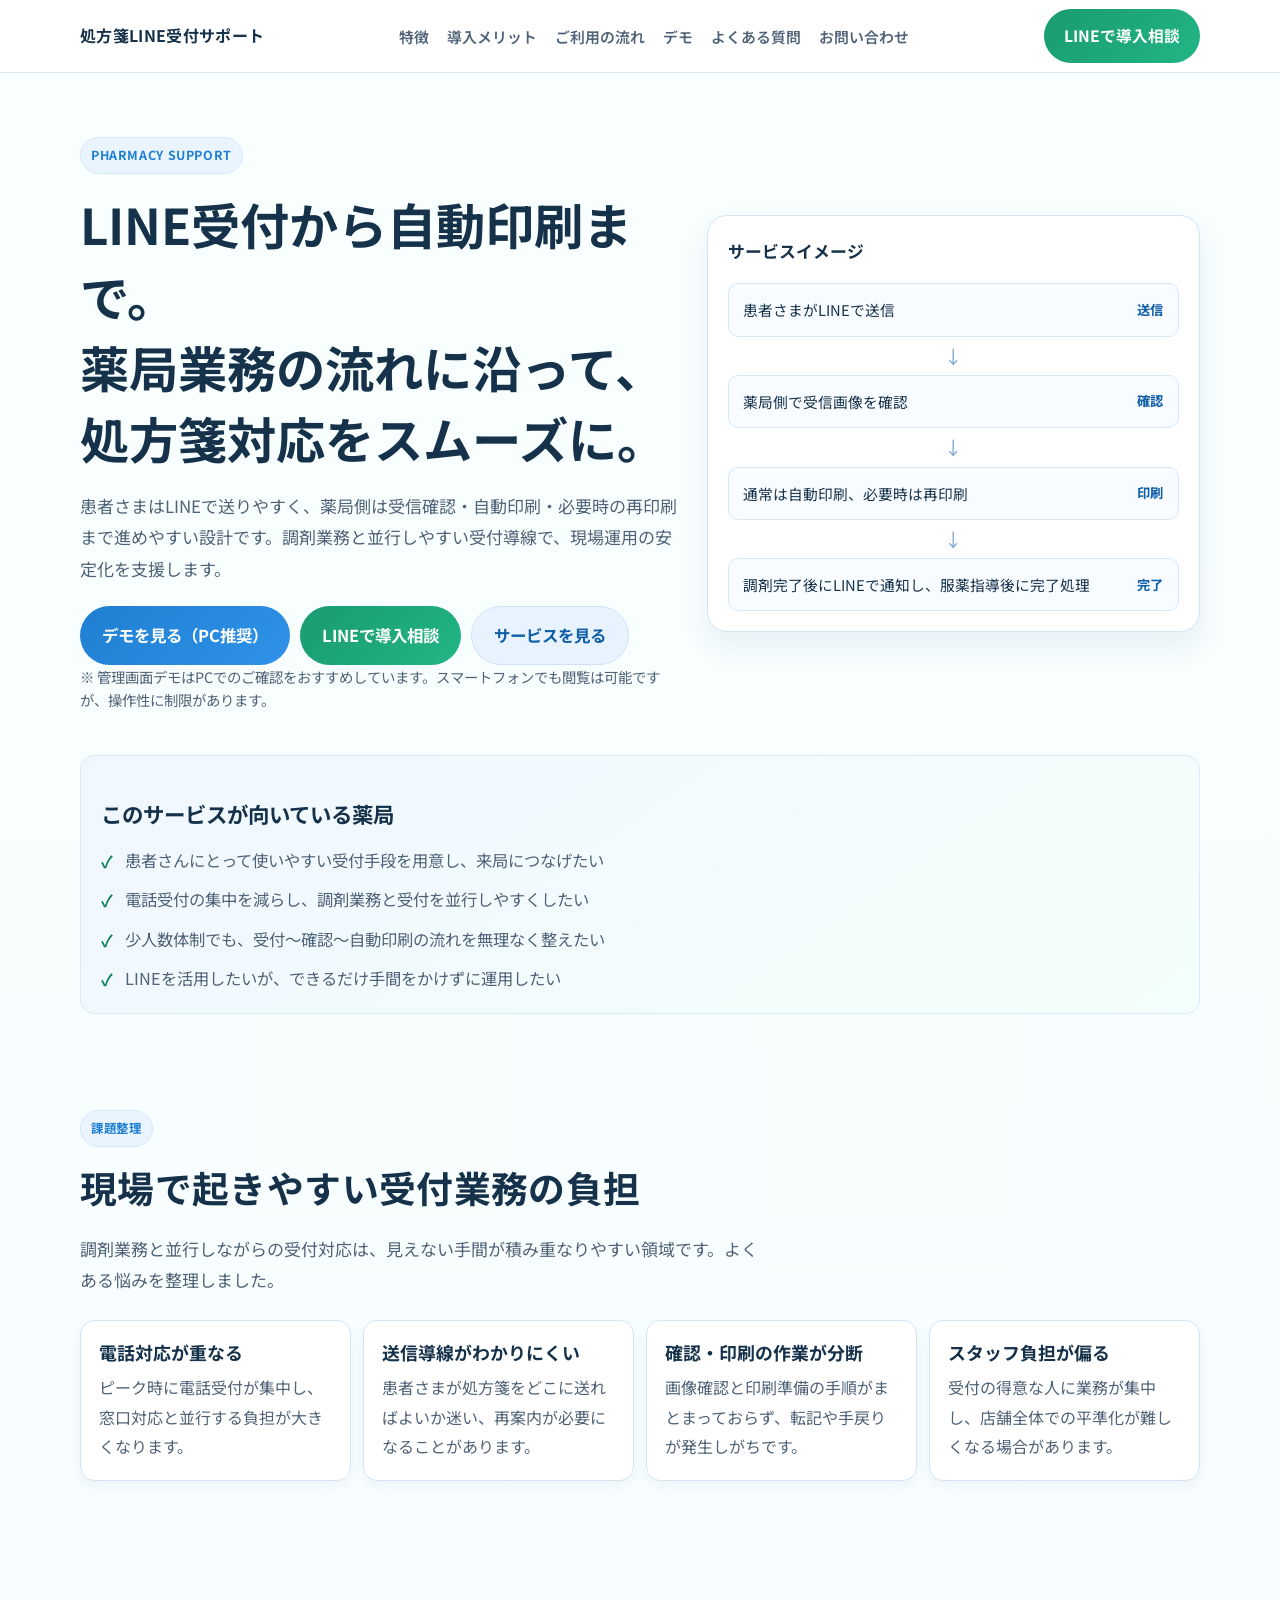
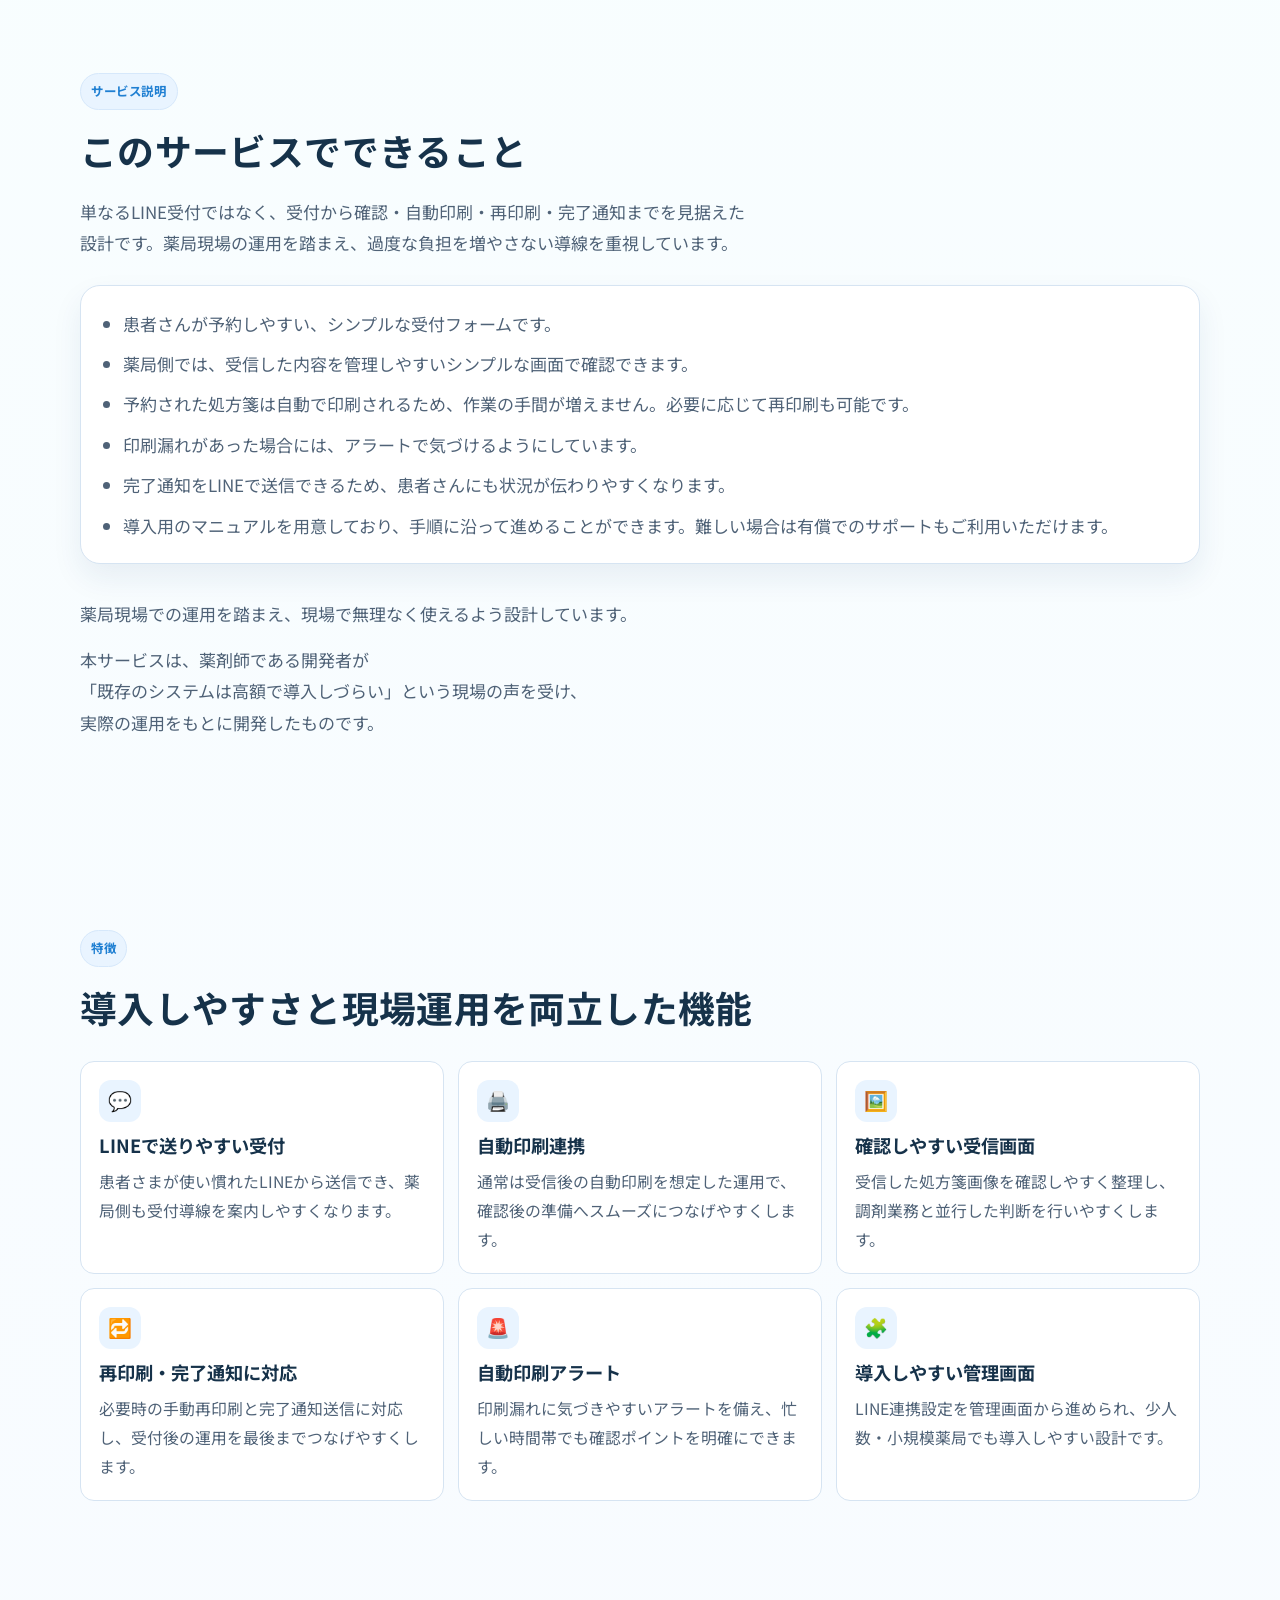
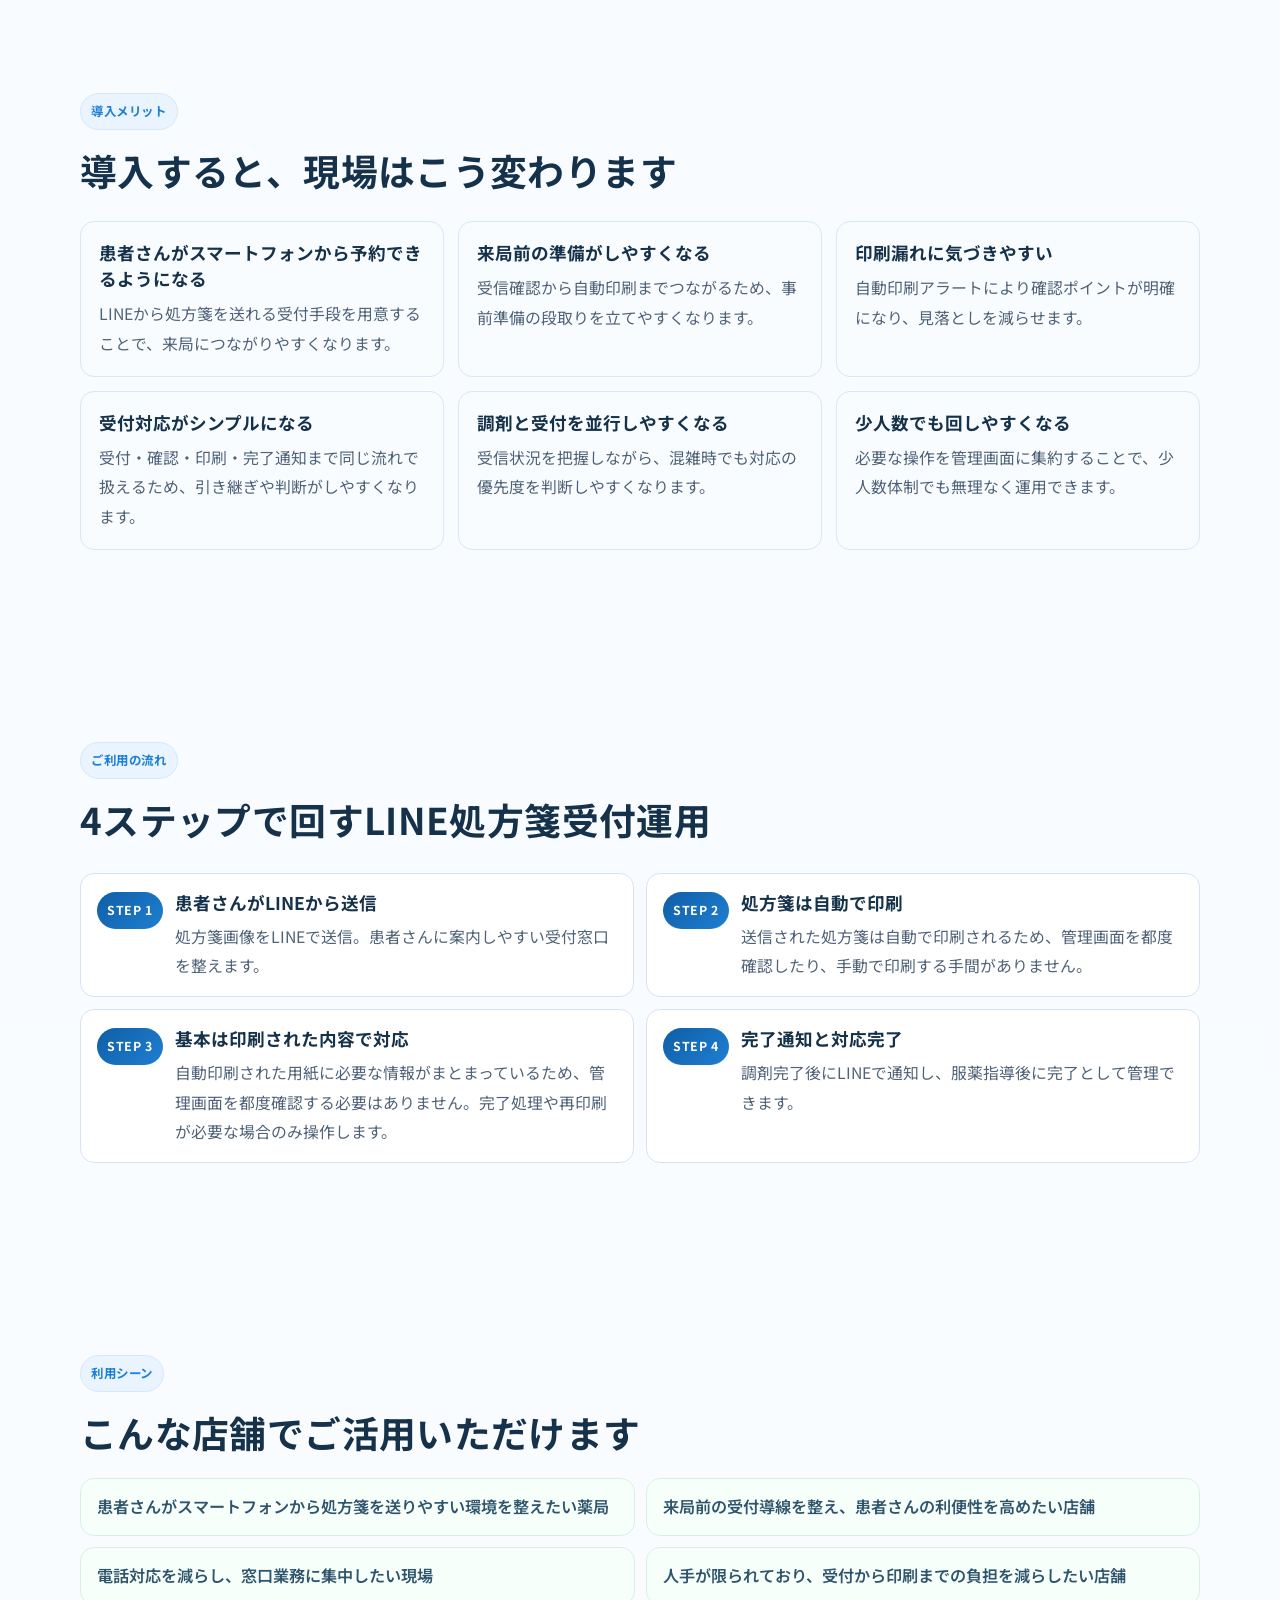
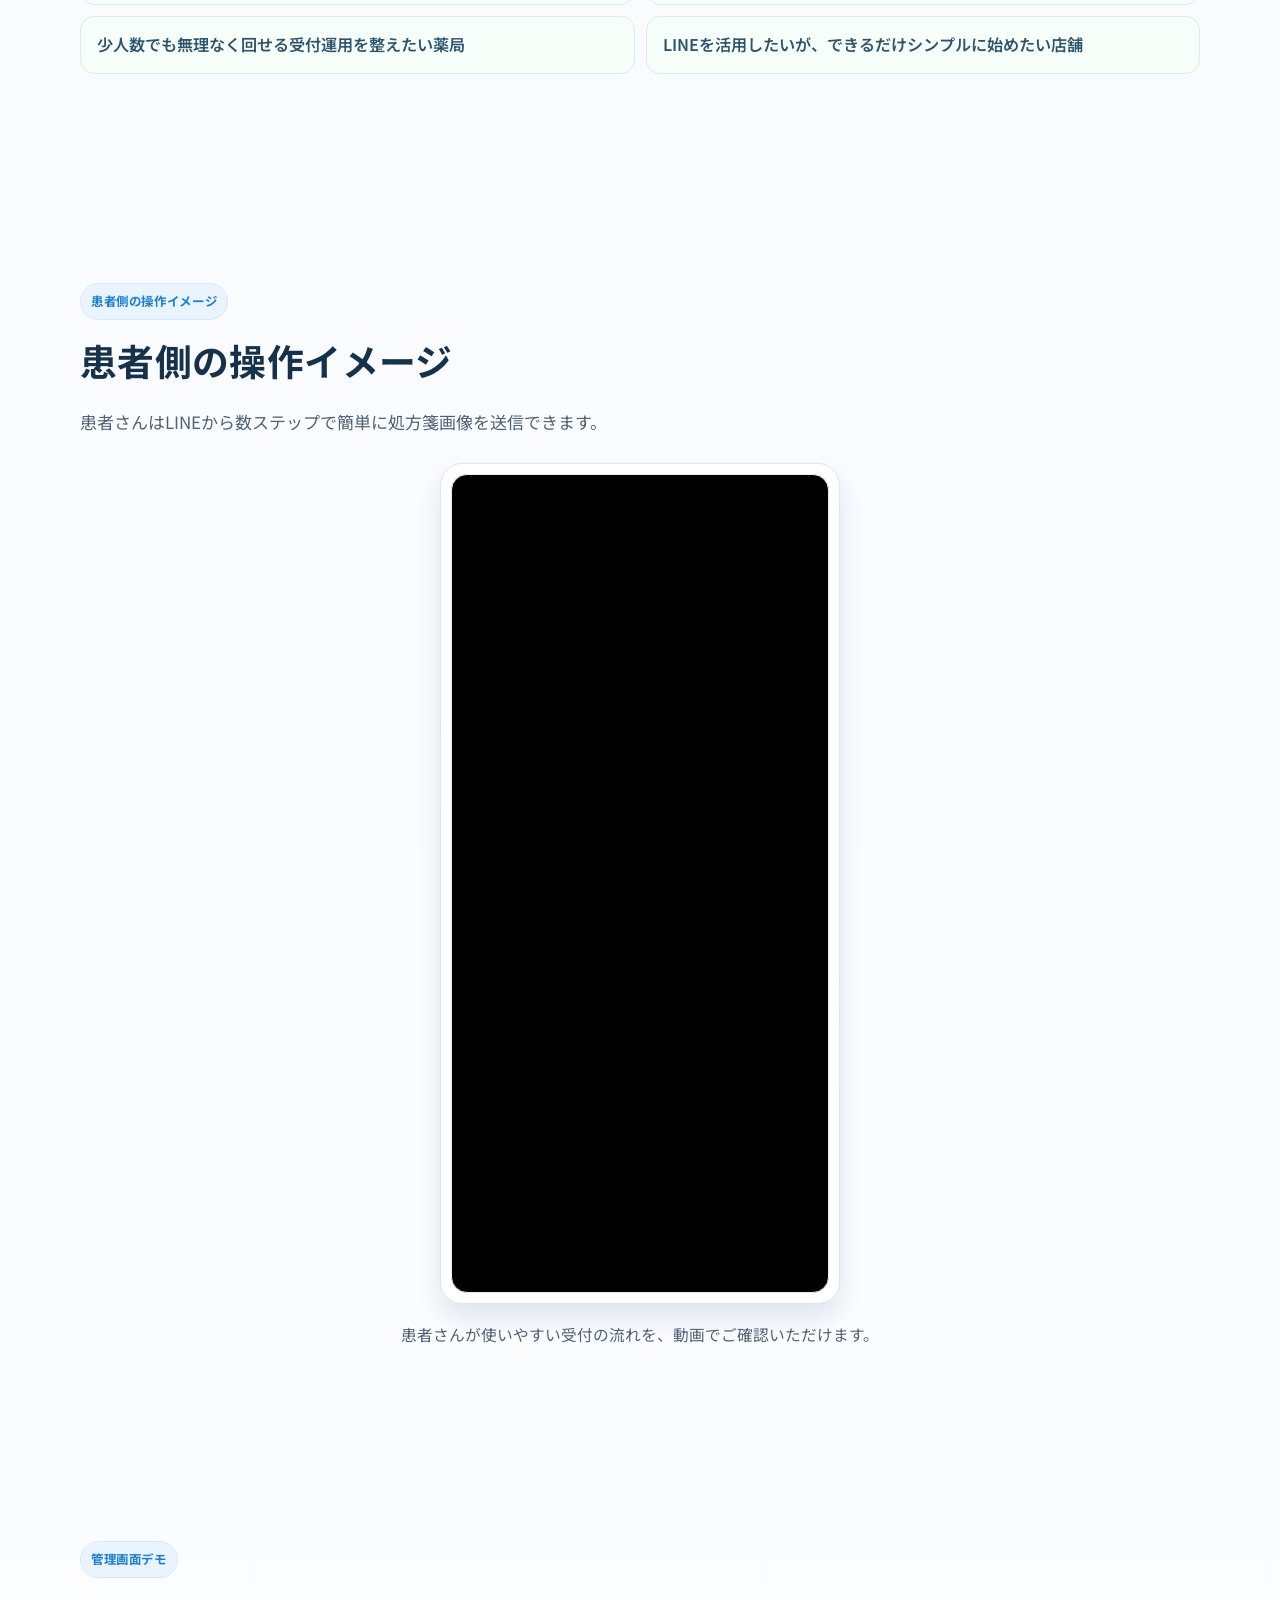
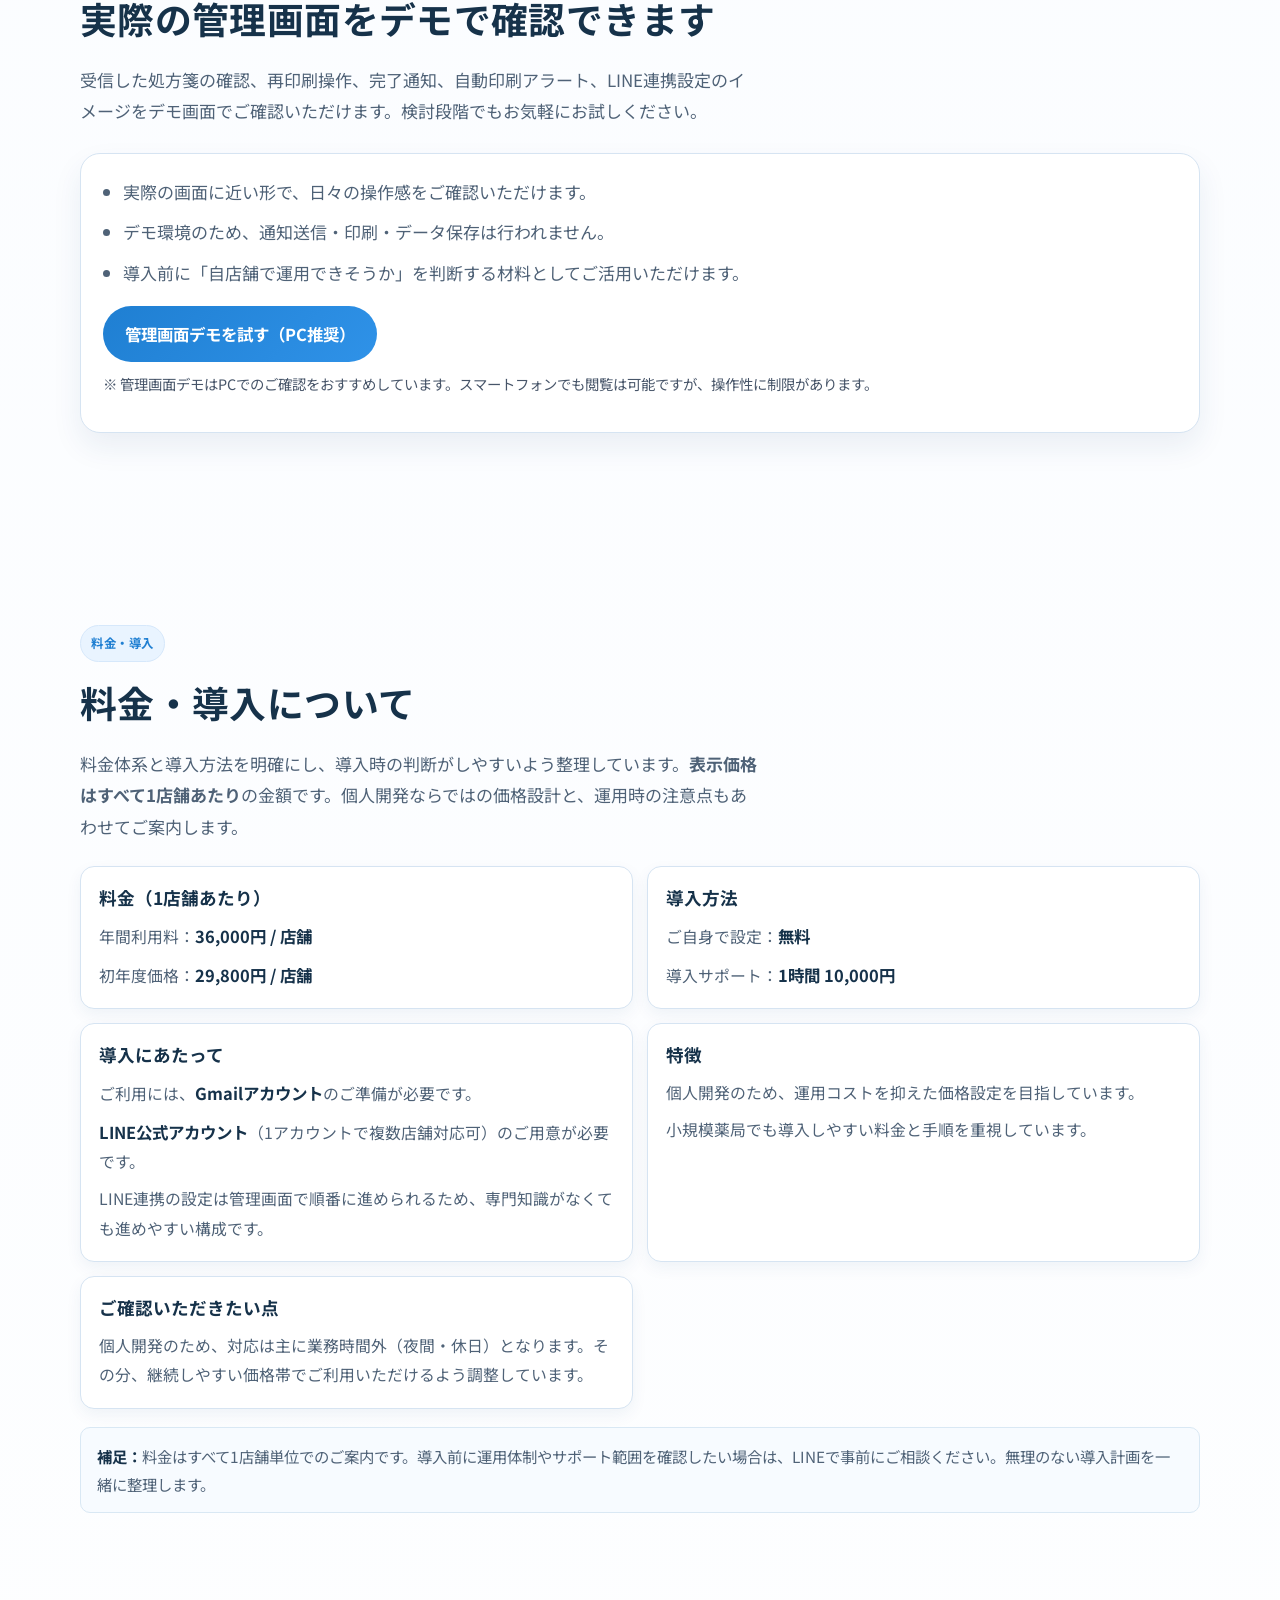
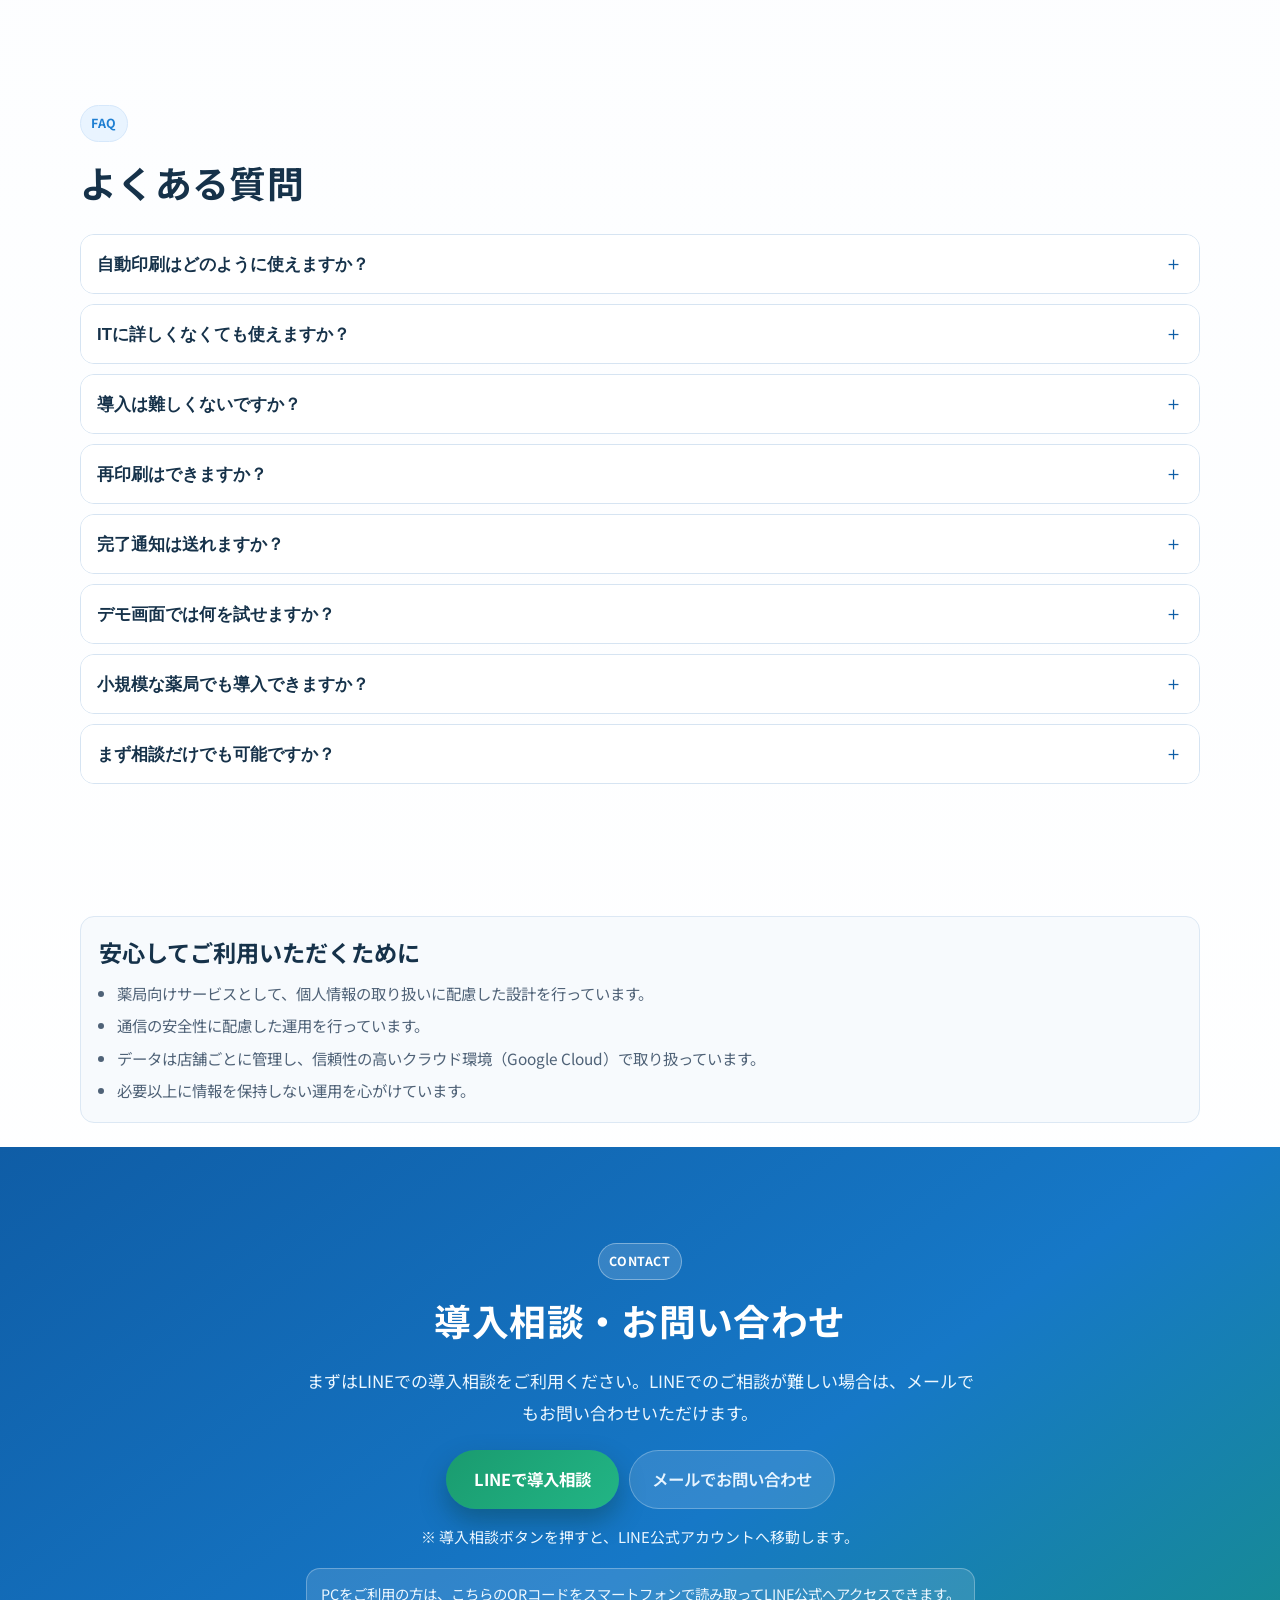
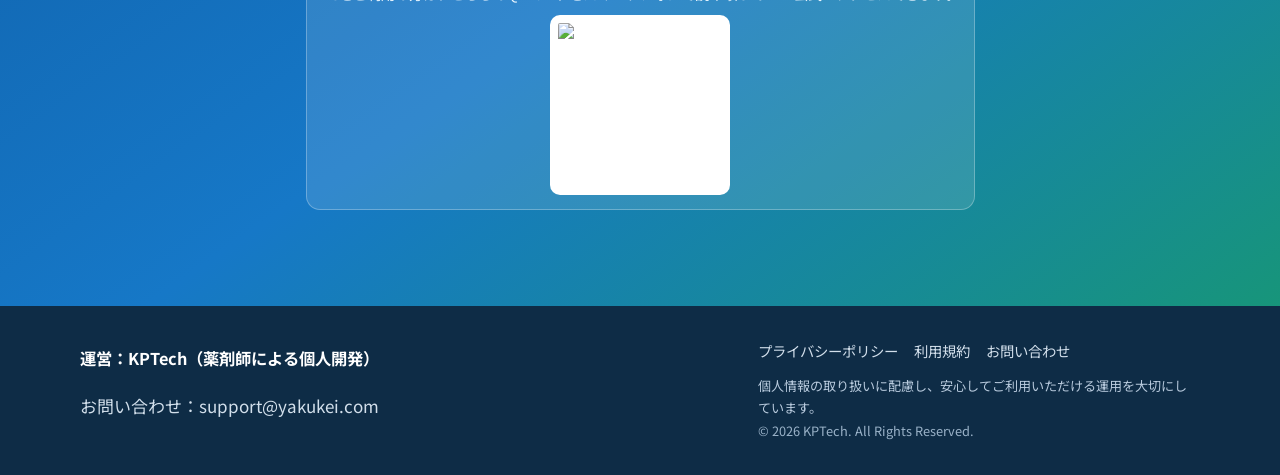
==== index.html @ d7600a8a "Adjust patient demo video preload and note text" ====
<!DOCTYPE html>
<html lang="ja">
<head>
  <meta charset="UTF-8">
  <meta name="viewport" content="width=device-width, initial-scale=1.0">
  <meta name="description" content="薬局向けLINE処方箋送信・画像確認・自動印刷支援サービスのランディングページです。受付〜確認〜印刷までの導線をわかりやすくご紹介します。">
  <link rel="icon" href="/favicon.ico" sizes="any">
  <link rel="preconnect" href="https://fonts.googleapis.com">
  <link rel="preconnect" href="https://fonts.gstatic.com" crossorigin>
  <link href="https://fonts.googleapis.com/css2?family=Noto+Sans+JP:wght@400;500;600;700&display=swap" rel="stylesheet">
  <title>処方箋LINE受付サポート | 薬局向けLP</title>
  <style>
    :root {
      --bg: #f4fbfa;
      --surface: #ffffff;
      --surface-soft: #eef6ff;
      --text: #16324a;
      --text-soft: #4f6277;
      --line: #d6e4f2;
      --brand: #1f7fd2;
      --brand-dark: #0f5ea6;
      --accent: #11a171;
      --accent-dark: #0d7f59;
      --cta: #1a9b6f;
      --shadow: 0 14px 30px rgba(23, 67, 112, 0.08);
      --radius-lg: 20px;
      --radius-md: 14px;
      --radius-sm: 10px;
      --container: min(1120px, 92vw);
    }

    * { box-sizing: border-box; }

    html {
      scroll-behavior: smooth;
    }

    body {
      margin: 0;
      font-family: "Noto Sans JP", "Hiragino Kaku Gothic ProN", "Yu Gothic", "Meiryo", sans-serif;
      font-size: clamp(17px, 1.2vw, 18px);
      color: var(--text);
      background: linear-gradient(180deg, #f8fffe 0%, #f8fbff 36%, #ffffff 100%);
      line-height: 1.85;
    }

    img { max-width: 100%; display: block; }

    a { color: inherit; }

    .container {
      width: var(--container);
      margin-inline: auto;
    }

    .section {
      padding: 84px 0;
    }

    .section h2 {
      margin: 0 0 18px;
      font-size: clamp(1.68rem, 1.2rem + 1.8vw, 2.3rem);
      line-height: 1.46;
      letter-spacing: 0.01em;
    }

    .section-intro {
      margin: 0;
      color: var(--text-soft);
      max-width: 680px;
    }

    h3 {
      line-height: 1.48;
    }

    .tag {
      display: inline-flex;
      align-items: center;
      gap: 6px;
      font-size: 0.78rem;
      letter-spacing: 0.05em;
      text-transform: uppercase;
      font-weight: 700;
      color: var(--brand);
      background: #e9f4ff;
      border: 1px solid #d6e8fb;
      padding: 6px 10px;
      border-radius: 999px;
      margin-bottom: 14px;
    }

    .skip-link {
      position: absolute;
      left: -9999px;
      top: 0;
      background: #fff;
      color: #000;
      padding: 10px;
      z-index: 1000;
    }

    .skip-link:focus { left: 12px; }

    /* Header */
    .site-header {
      position: sticky;
      top: 0;
      z-index: 100;
      backdrop-filter: blur(8px);
      background: rgba(255, 255, 255, 0.9);
      border-bottom: 1px solid rgba(214, 228, 242, 0.8);
    }

    .header-inner {
      min-height: 72px;
      display: flex;
      align-items: center;
      justify-content: space-between;
      gap: 14px;
    }

    .brand {
      margin: 0;
      font-weight: 700;
      font-size: 1rem;
      letter-spacing: 0.02em;
      white-space: nowrap;
    }

    .header-nav ul {
      margin: 0;
      padding: 0;
      display: none;
      list-style: none;
      gap: 18px;
      align-items: center;
    }

    .header-nav a {
      text-decoration: none;
      color: var(--text-soft);
      font-size: 0.93rem;
      font-weight: 600;
      transition: color 0.2s ease;
    }

    .header-nav a:hover,
    .header-nav a:focus-visible {
      color: var(--brand-dark);
    }

    .btn {
      display: inline-flex;
      align-items: center;
      justify-content: center;
      border: 0;
      border-radius: 999px;
      padding: 13px 22px;
      font-size: 1.03rem;
      font-weight: 700;
      text-decoration: none;
      cursor: pointer;
      transition: transform 0.2s ease, box-shadow 0.2s ease, background-color 0.2s ease;
    }

    .btn:hover,
    .btn:focus-visible {
      transform: translateY(-1px);
      box-shadow: 0 10px 22px rgba(18, 78, 135, 0.18);
    }

    .btn-primary {
      color: #fff;
      background: linear-gradient(135deg, var(--brand) 0%, #2f92e8 100%);
    }

    .btn-secondary {
      color: var(--brand-dark);
      background: #e8f3ff;
      border: 1px solid #cfe2f8;
    }

    .btn-cta {
      color: #fff;
      background: linear-gradient(135deg, var(--cta) 0%, #22b585 100%);
    }

    .header-consult-btn {
      white-space: nowrap;
      padding: 12px 20px;
      font-size: 0.98rem;
      flex-shrink: 0;
    }

    /* Hero */
    .hero {
      padding: 52px 0 24px;
    }

    .hero-wrap {
      display: grid;
      gap: 24px;
    }

    .hero-copy h1 {
      margin: 0 0 16px;
      font-size: clamp(2.08rem, 1.52rem + 1.95vw, 3.15rem);
      line-height: 1.45;
    }

    .hero-copy p {
      margin: 0;
      color: var(--text-soft);
    }

    .hero-actions {
      margin-top: 22px;
      display: flex;
      flex-wrap: wrap;
      gap: 10px;
    }

    .demo-device-note {
      margin-top: 10px;
      color: #475569;
      font-size: 0.9rem;
      line-height: 1.6;
    }

    .hero-visual {
      background: var(--surface);
      border: 1px solid var(--line);
      border-radius: var(--radius-lg);
      box-shadow: var(--shadow);
      padding: 20px;
    }

    .visual-title {
      margin: 0 0 16px;
      font-size: 1.05rem;
      font-weight: 700;
    }

    .flow-diagram {
      display: grid;
      gap: 10px;
    }

    .flow-node {
      background: #f8fbff;
      border: 1px solid #d8e8f7;
      border-radius: var(--radius-sm);
      padding: 12px 14px;
      font-size: 0.92rem;
      display: flex;
      align-items: center;
      justify-content: space-between;
      gap: 12px;
    }

    .flow-node strong {
      color: var(--brand-dark);
      font-size: 0.83rem;
      letter-spacing: 0.05em;
    }

    .arrow {
      text-align: center;
      color: #79a7d4;
      font-size: 1.15rem;
      line-height: 1;
    }

    /* Fit summary */
    .fit-summary {
      padding-top: 20px;
    }

    .fit-box {
      background: linear-gradient(145deg, #f0f7ff, #f3fffa);
      border: 1px solid #d7eaf6;
      border-radius: var(--radius-md);
      padding: 20px;
    }

    .fit-box h2 {
      font-size: 1.34rem;
      margin-bottom: 12px;
    }

    .fit-list {
      margin: 0;
      padding: 0;
      list-style: none;
      display: grid;
      gap: 9px;
    }

    .fit-list li {
      position: relative;
      padding-left: 24px;
      color: var(--text-soft);
      font-size: 1.02rem;
    }

    .fit-list li::before {
      content: "✓";
      position: absolute;
      left: 0;
      top: 1px;
      color: var(--accent-dark);
      font-weight: 700;
    }

    /* Problems */
    .problem-grid {
      margin-top: 24px;
      display: grid;
      gap: 12px;
    }

    .problem-card {
      background: var(--surface);
      border: 1px solid var(--line);
      border-radius: var(--radius-md);
      padding: 18px;
      box-shadow: 0 5px 14px rgba(27, 71, 115, 0.05);
    }

    .problem-card h3 {
      margin: 0 0 8px;
      font-size: 1.12rem;
    }

    .problem-card p {
      margin: 0;
      color: var(--text-soft);
      font-size: 1rem;
    }

    /* Service overview */
    .service-panel {
      margin-top: 26px;
      background: var(--surface);
      border: 1px solid var(--line);
      border-radius: var(--radius-lg);
      padding: 22px;
      box-shadow: var(--shadow);
    }

    .service-points {
      margin: 0;
      padding-left: 20px;
      color: var(--text-soft);
      display: grid;
      gap: 9px;
    }

    .development-background {
      margin-top: 34px;
      color: var(--text-soft);
      display: grid;
      gap: 14px;
    }

    .development-background p {
      margin: 0;
    }

    /* Features */
    .card-grid {
      margin-top: 26px;
      display: grid;
      gap: 14px;
    }

    .feature-card {
      background: var(--surface);
      border: 1px solid var(--line);
      border-radius: var(--radius-md);
      padding: 18px;
      transition: transform 0.2s ease, box-shadow 0.2s ease;
    }

    .feature-card:hover {
      transform: translateY(-3px);
      box-shadow: var(--shadow);
    }

    .feature-icon {
      width: 42px;
      height: 42px;
      border-radius: 12px;
      background: #e9f4ff;
      color: var(--brand-dark);
      display: inline-grid;
      place-items: center;
      font-size: 1.2rem;
      margin-bottom: 10px;
    }

    .feature-card h3 {
      margin: 0 0 8px;
      font-size: 1.14rem;
    }

    .feature-card p {
      margin: 0;
      color: var(--text-soft);
      font-size: 0.99rem;
    }

    /* Benefits */
    .benefit-grid {
      margin-top: 24px;
      display: grid;
      gap: 14px;
    }

    .benefit-item {
      background: #f8fcff;
      border: 1px solid #d7e8f6;
      border-radius: var(--radius-md);
      padding: 18px;
    }

    .benefit-item h3 {
      margin: 0 0 7px;
      font-size: 1.1rem;
    }

    .benefit-item p {
      margin: 0;
      color: var(--text-soft);
      font-size: 0.99rem;
    }

    /* Steps */
    .steps {
      margin-top: 26px;
      display: grid;
      gap: 12px;
    }

    .step {
      background: var(--surface);
      border: 1px solid var(--line);
      border-radius: var(--radius-md);
      padding: 16px;
      display: grid;
      grid-template-columns: auto 1fr;
      gap: 12px;
      align-items: start;
    }

    .step-num {
      min-width: 62px;
      text-align: center;
      border-radius: 999px;
      font-size: 0.77rem;
      font-weight: 700;
      letter-spacing: 0.05em;
      color: #fff;
      background: linear-gradient(135deg, var(--brand-dark), var(--brand));
      padding: 7px 10px;
      margin-top: 2px;
    }

    .step h3 {
      margin: 0 0 6px;
      font-size: 1.1rem;
    }

    .step p {
      margin: 0;
      color: var(--text-soft);
      font-size: 0.99rem;
    }

    /* Scene */
    .scene-list {
      margin-top: 18px;
      list-style: none;
      padding: 0;
      display: grid;
      gap: 11px;
    }

    .scene-list li {
      background: #f7fffb;
      border: 1px solid #d8efe6;
      border-radius: var(--radius-md);
      padding: 13px 16px;
      color: #2f556d;
      font-weight: 600;
      font-size: 1.01rem;
    }

    /* Patient demo */
    .patient-demo-wrap {
      margin-top: 26px;
      display: grid;
      gap: 16px;
      justify-items: center;
    }

    .patient-demo-note {
      margin: 0;
      max-width: 760px;
      color: var(--text-soft);
      text-align: center;
      font-size: 0.98rem;
    }

    .patient-video-card {
      width: min(100%, 400px);
      border-radius: 22px;
      border: 1px solid #dbe7f5;
      background: #fff;
      box-shadow: 0 14px 26px rgba(20, 63, 107, 0.12);
      padding: 10px;
    }

    .patient-video-card video {
      width: 100%;
      display: block;
      border-radius: 16px;
      border: 1px solid #e2eaf3;
      background: #000;
      aspect-ratio: 9 / 19.5;
      object-fit: cover;
    }

    /* Pricing */
    .pricing-wrap {
      margin-top: 24px;
      display: grid;
      gap: 14px;
    }

    .pricing-card {
      background: var(--surface);
      border: 1px solid var(--line);
      border-radius: var(--radius-md);
      padding: 18px;
      box-shadow: 0 6px 16px rgba(23, 67, 112, 0.06);
    }

    .pricing-card h3 {
      margin: 0 0 10px;
      font-size: 1.1rem;
    }

    .price-list {
      margin: 0;
      padding: 0;
      list-style: none;
      display: grid;
      gap: 8px;
      color: var(--text-soft);
      font-size: 0.99rem;
    }

    .price-list strong {
      color: var(--text);
      font-size: 1.03rem;
    }

    .pricing-note {
      margin: 18px 0 0;
      padding: 14px 16px;
      border-radius: var(--radius-sm);
      border: 1px solid #d9e8f4;
      background: #f7fbff;
      color: var(--text-soft);
      font-size: 0.96rem;
    }

    .pricing-note strong {
      color: var(--text);
    }

    /* FAQ */
    .faq-list {
      margin-top: 24px;
      display: grid;
      gap: 10px;
    }

    .faq-item {
      background: #fff;
      border: 1px solid var(--line);
      border-radius: var(--radius-md);
      overflow: hidden;
    }

    .faq-question {
      width: 100%;
      border: 0;
      background: #fff;
      display: flex;
      align-items: center;
      justify-content: space-between;
      gap: 12px;
      text-align: left;
      font-size: 1.05rem;
      font-weight: 700;
      padding: 16px;
      color: var(--text);
      cursor: pointer;
    }

    .faq-question:hover,
    .faq-question:focus-visible {
      background: #f8fbff;
    }

    .faq-question .symbol {
      color: var(--brand-dark);
      font-size: 1.2rem;
      font-weight: 400;
    }

    .faq-answer {
      max-height: 0;
      overflow: hidden;
      transition: max-height 0.25s ease;
    }

    .faq-answer p {
      margin: 0;
      padding: 0 16px 16px;
      color: var(--text-soft);
      font-size: 0.99rem;
    }

    .faq-item.is-open .faq-question {
      background: #f4f9ff;
    }

    /* Security note */
    .trust-note {
      padding: 36px 0 24px;
    }

    .trust-box {
      background: #f7fafd;
      border: 1px solid #dce8f4;
      border-radius: var(--radius-md);
      padding: 18px;
    }

    .trust-box h2 {
      margin: 0 0 10px;
      font-size: clamp(1.18rem, 1rem + 0.8vw, 1.45rem);
      line-height: 1.5;
    }

    .trust-points {
      margin: 0;
      padding-left: 18px;
      color: var(--text-soft);
      display: grid;
      gap: 6px;
      font-size: 0.96rem;
      line-height: 1.72;
    }

    /* Final CTA */
    .final-cta {
      background: linear-gradient(145deg, #0f5da6 0%, #1678c7 52%, #17957a 100%);
      color: #fff;
      text-align: center;
    }

    .final-cta .section-intro { color: #ecf7ff; margin-inline: auto; }

    .cta-actions {
      margin-top: 22px;
      display: flex;
      justify-content: center;
      flex-wrap: wrap;
      gap: 10px;
    }

    .line-redirect-note {
      margin: 14px 0 0;
      color: #ecf7ff;
      font-size: 0.93rem;
    }

    .line-qr-desktop {
      display: none;
      margin: 18px auto 0;
      width: fit-content;
      text-align: center;
      background: rgba(255, 255, 255, 0.12);
      border: 1px solid rgba(255, 255, 255, 0.28);
      border-radius: var(--radius-md);
      padding: 14px;
    }

    .line-qr-desktop p {
      margin: 0 0 10px;
      color: #ecf7ff;
      font-size: 0.9rem;
      line-height: 1.5;
    }

    .line-qr-desktop img {
      width: 180px;
      height: 180px;
      border-radius: 10px;
      background: #fff;
      padding: 8px;
      margin-inline: auto;
    }

    .final-cta .btn-secondary {
      background: rgba(255, 255, 255, 0.12);
      border-color: rgba(255, 255, 255, 0.26);
      color: #e6f4ff;
      font-weight: 600;
    }

    .final-cta .btn-cta {
      box-shadow: 0 12px 26px rgba(7, 49, 37, 0.34);
      padding-inline: 28px;
    }

    /* Footer */
    .site-footer {
      background: #0e2c46;
      color: #d2dfeb;
      padding: 32px 0;
    }

    .footer-grid {
      display: grid;
      gap: 16px;
    }

    .footer-brand {
      margin: 0;
      font-size: 1.02rem;
      color: #fff;
      font-weight: 700;
    }

    .footer-links {
      display: flex;
      flex-wrap: wrap;
      gap: 16px;
      font-size: 0.9rem;
    }

    .footer-links a {
      color: #d2dfeb;
      text-decoration: none;
    }

    .footer-links a:hover,
    .footer-links a:focus-visible {
      color: #fff;
      text-decoration: underline;
    }

    .copyright {
      margin: 0;
      font-size: 0.8rem;
      color: #9ab2c8;
    }

    .footer-security-note {
      margin: 10px 0 0;
      font-size: 0.82rem;
      line-height: 1.7;
      color: #b8cadd;
    }

    @media (min-width: 760px) {
      .header-nav ul { display: flex; }
      .hero-wrap { grid-template-columns: 1.1fr 0.9fr; align-items: center; }
      .problem-grid,
      .card-grid,
      .benefit-grid,
      .pricing-wrap { grid-template-columns: repeat(2, minmax(0, 1fr)); }
      .scene-list { grid-template-columns: repeat(2, minmax(0, 1fr)); }
      .footer-grid {
        grid-template-columns: 1.5fr 1fr;
        align-items: center;
      }
    }

    @media (max-width: 759px) {
      .header-inner {
        gap: 10px;
      }

      .header-consult-btn {
        padding: 10px 16px;
        font-size: 0.9rem;
        min-height: 52px;
      }
    }

    @media (min-width: 1024px) {
      .section { padding: 96px 0; }
      .hero { padding-top: 64px; }
      .card-grid { grid-template-columns: repeat(3, minmax(0, 1fr)); }
      .benefit-grid { grid-template-columns: repeat(3, minmax(0, 1fr)); }
      .problem-grid { grid-template-columns: repeat(4, minmax(0, 1fr)); }
      .steps { grid-template-columns: repeat(2, minmax(0, 1fr)); }
      .line-qr-desktop { display: block; }
    }
  </style>
</head>
<body>
  <a class="skip-link" href="#main-content">本文へスキップ</a>

  <!-- Header -->
  <header class="site-header" aria-label="サイトヘッダー">
    <div class="container header-inner">
      <p class="brand">処方箋LINE受付サポート</p>
      <nav class="header-nav" aria-label="グローバルナビゲーション">
        <ul>
          <li><a href="#features">特徴</a></li>
          <li><a href="#benefits">導入メリット</a></li>
          <li><a href="#flow">ご利用の流れ</a></li>
          <li><a href="#demo">デモ</a></li>
          <li><a href="#faq">よくある質問</a></li>
          <li><a href="#contact">お問い合わせ</a></li>
        </ul>
      </nav>
      <a class="btn btn-cta header-consult-btn" href="https://lin.ee/Oy4qC71" target="_blank" rel="noopener noreferrer">LINEで導入相談</a>
    </div>
  </header>

  <main id="main-content">
    <!-- Hero Section -->
    <section class="hero" aria-labelledby="hero-title">
      <div class="container hero-wrap">
        <div class="hero-copy">
          <span class="tag">Pharmacy Support</span>
          <h1 id="hero-title">LINE受付から自動印刷まで。<br>薬局業務の流れに沿って、処方箋対応をスムーズに。</h1>
          <p>患者さまはLINEで送りやすく、薬局側は受信確認・自動印刷・必要時の再印刷まで進めやすい設計です。調剤業務と並行しやすい受付導線で、現場運用の安定化を支援します。</p>
          <div class="hero-actions">
            <a class="btn btn-primary" href="https://demo.yakukei.com/admin" target="_blank" rel="noopener noreferrer">デモを見る（PC推奨）</a>
            <a class="btn btn-cta" href="https://lin.ee/Oy4qC71" target="_blank" rel="noopener noreferrer">LINEで導入相談</a>
            <a class="btn btn-secondary" href="#service">サービスを見る</a>
          </div>
          <p class="demo-device-note">※ 管理画面デモはPCでのご確認をおすすめしています。スマートフォンでも閲覧は可能ですが、操作性に制限があります。</p>
        </div>
        <div class="hero-visual" role="img" aria-label="患者がLINEで処方箋画像を送信し薬局で確認と印刷を行うサービスイメージ">
          <p class="visual-title">サービスイメージ</p>
          <div class="flow-diagram">
            <div class="flow-node"><span>患者さまがLINEで送信</span><strong>送信</strong></div>
            <div class="arrow" aria-hidden="true">↓</div>
            <div class="flow-node"><span>薬局側で受信画像を確認</span><strong>確認</strong></div>
            <div class="arrow" aria-hidden="true">↓</div>
            <div class="flow-node"><span>通常は自動印刷、必要時は再印刷</span><strong>印刷</strong></div>
            <div class="arrow" aria-hidden="true">↓</div>
            <div class="flow-node"><span>調剤完了後にLINEで通知し、服薬指導後に完了処理</span><strong>完了</strong></div>
          </div>
        </div>
      </div>
    </section>

    <!-- Fit Summary Section -->
    <section class="fit-summary">
      <div class="container">
        <div class="fit-box" aria-labelledby="fit-title">
          <h2 id="fit-title">このサービスが向いている薬局</h2>
          <ul class="fit-list">
            <li>患者さんにとって使いやすい受付手段を用意し、来局につなげたい</li>
            <li>電話受付の集中を減らし、調剤業務と受付を並行しやすくしたい</li>
            <li>少人数体制でも、受付〜確認〜自動印刷の流れを無理なく整えたい</li>
            <li>LINEを活用したいが、できるだけ手間をかけずに運用したい</li>
          </ul>
        </div>
      </div>
    </section>

    <!-- Problem Section -->
    <section class="section" aria-labelledby="problem-title">
      <div class="container">
        <span class="tag">課題整理</span>
        <h2 id="problem-title">現場で起きやすい受付業務の負担</h2>
        <p class="section-intro">調剤業務と並行しながらの受付対応は、見えない手間が積み重なりやすい領域です。よくある悩みを整理しました。</p>
        <div class="problem-grid">
          <article class="problem-card">
            <h3>電話対応が重なる</h3>
            <p>ピーク時に電話受付が集中し、窓口対応と並行する負担が大きくなります。</p>
          </article>
          <article class="problem-card">
            <h3>送信導線がわかりにくい</h3>
            <p>患者さまが処方箋をどこに送ればよいか迷い、再案内が必要になることがあります。</p>
          </article>
          <article class="problem-card">
            <h3>確認・印刷の作業が分断</h3>
            <p>画像確認と印刷準備の手順がまとまっておらず、転記や手戻りが発生しがちです。</p>
          </article>
          <article class="problem-card">
            <h3>スタッフ負担が偏る</h3>
            <p>受付の得意な人に業務が集中し、店舗全体での平準化が難しくなる場合があります。</p>
          </article>
        </div>
      </div>
    </section>

    <!-- Service Section -->
    <section id="service" class="section" aria-labelledby="service-title">
      <div class="container">
        <span class="tag">サービス説明</span>
        <h2 id="service-title">このサービスでできること</h2>
        <p class="section-intro">単なるLINE受付ではなく、受付から確認・自動印刷・再印刷・完了通知までを見据えた設計です。薬局現場の運用を踏まえ、過度な負担を増やさない導線を重視しています。</p>
        <div class="service-panel">
          <ul class="service-points">
            <li>患者さんが予約しやすい、シンプルな受付フォームです。</li>
            <li>薬局側では、受信した内容を管理しやすいシンプルな画面で確認できます。</li>
            <li>予約された処方箋は自動で印刷されるため、作業の手間が増えません。必要に応じて再印刷も可能です。</li>
            <li>印刷漏れがあった場合には、アラートで気づけるようにしています。</li>
            <li>完了通知をLINEで送信できるため、患者さんにも状況が伝わりやすくなります。</li>
            <li>導入用のマニュアルを用意しており、手順に沿って進めることができます。難しい場合は有償でのサポートもご利用いただけます。</li>
          </ul>
        </div>
        <div class="development-background">
          <p>薬局現場での運用を踏まえ、現場で無理なく使えるよう設計しています。</p>
          <p>本サービスは、薬剤師である開発者が<br>「既存のシステムは高額で導入しづらい」という現場の声を受け、<br>実際の運用をもとに開発したものです。</p>
        </div>
      </div>
    </section>

    <!-- Features Section -->
    <section id="features" class="section" aria-labelledby="features-title">
      <div class="container">
        <span class="tag">特徴</span>
        <h2 id="features-title">導入しやすさと現場運用を両立した機能</h2>
        <div class="card-grid">
          <article class="feature-card">
            <div class="feature-icon" aria-hidden="true">💬</div>
            <h3>LINEで送りやすい受付</h3>
            <p>患者さまが使い慣れたLINEから送信でき、薬局側も受付導線を案内しやすくなります。</p>
          </article>
          <article class="feature-card">
            <div class="feature-icon" aria-hidden="true">🖨️</div>
            <h3>自動印刷連携</h3>
            <p>通常は受信後の自動印刷を想定した運用で、確認後の準備へスムーズにつなげやすくします。</p>
          </article>
          <article class="feature-card">
            <div class="feature-icon" aria-hidden="true">🖼️</div>
            <h3>確認しやすい受信画面</h3>
            <p>受信した処方箋画像を確認しやすく整理し、調剤業務と並行した判断を行いやすくします。</p>
          </article>
          <article class="feature-card">
            <div class="feature-icon" aria-hidden="true">🔁</div>
            <h3>再印刷・完了通知に対応</h3>
            <p>必要時の手動再印刷と完了通知送信に対応し、受付後の運用を最後までつなげやすくします。</p>
          </article>
          <article class="feature-card">
            <div class="feature-icon" aria-hidden="true">🚨</div>
            <h3>自動印刷アラート</h3>
            <p>印刷漏れに気づきやすいアラートを備え、忙しい時間帯でも確認ポイントを明確にできます。</p>
          </article>
          <article class="feature-card">
            <div class="feature-icon" aria-hidden="true">🧩</div>
            <h3>導入しやすい管理画面</h3>
            <p>LINE連携設定を管理画面から進められ、少人数・小規模薬局でも導入しやすい設計です。</p>
          </article>
        </div>
      </div>
    </section>

    <!-- Benefits Section -->
    <section id="benefits" class="section" aria-labelledby="benefits-title">
      <div class="container">
        <span class="tag">導入メリット</span>
        <h2 id="benefits-title">導入すると、現場はこう変わります</h2>
        <div class="benefit-grid">
          <article class="benefit-item">
            <h3>患者さんがスマートフォンから予約できるようになる</h3>
            <p>LINEから処方箋を送れる受付手段を用意することで、来局につながりやすくなります。</p>
          </article>
          <article class="benefit-item">
            <h3>来局前の準備がしやすくなる</h3>
            <p>受信確認から自動印刷までつながるため、事前準備の段取りを立てやすくなります。</p>
          </article>
          <article class="benefit-item">
            <h3>印刷漏れに気づきやすい</h3>
            <p>自動印刷アラートにより確認ポイントが明確になり、見落としを減らせます。</p>
          </article>
          <article class="benefit-item">
            <h3>受付対応がシンプルになる</h3>
            <p>受付・確認・印刷・完了通知まで同じ流れで扱えるため、引き継ぎや判断がしやすくなります。</p>
          </article>
          <article class="benefit-item">
            <h3>調剤と受付を並行しやすくなる</h3>
            <p>受信状況を把握しながら、混雑時でも対応の優先度を判断しやすくなります。</p>
          </article>
          <article class="benefit-item">
            <h3>少人数でも回しやすくなる</h3>
            <p>必要な操作を管理画面に集約することで、少人数体制でも無理なく運用できます。</p>
          </article>
        </div>
      </div>
    </section>

    <!-- Flow Section -->
    <section id="flow" class="section" aria-labelledby="flow-title">
      <div class="container">
        <span class="tag">ご利用の流れ</span>
        <h2 id="flow-title">4ステップで回すLINE処方箋受付運用</h2>
        <div class="steps">
          <article class="step">
            <div class="step-num">STEP 1</div>
            <div>
              <h3>患者さんがLINEから送信</h3>
              <p>処方箋画像をLINEで送信。患者さんに案内しやすい受付窓口を整えます。</p>
            </div>
          </article>
          <article class="step">
            <div class="step-num">STEP 2</div>
            <div>
              <h3>処方箋は自動で印刷</h3>
              <p>送信された処方箋は自動で印刷されるため、管理画面を都度確認したり、手動で印刷する手間がありません。</p>
            </div>
          </article>
          <article class="step">
            <div class="step-num">STEP 3</div>
            <div>
              <h3>基本は印刷された内容で対応</h3>
              <p>自動印刷された用紙に必要な情報がまとまっているため、管理画面を都度確認する必要はありません。完了処理や再印刷が必要な場合のみ操作します。</p>
            </div>
          </article>
          <article class="step">
            <div class="step-num">STEP 4</div>
            <div>
              <h3>完了通知と対応完了</h3>
              <p>調剤完了後にLINEで通知し、服薬指導後に完了として管理できます。</p>
            </div>
          </article>
        </div>
      </div>
    </section>

    <!-- Scene Section -->
    <section class="section" aria-labelledby="scene-title">
      <div class="container">
        <span class="tag">利用シーン</span>
        <h2 id="scene-title">こんな店舗でご活用いただけます</h2>
        <ul class="scene-list">
          <li>患者さんがスマートフォンから処方箋を送りやすい環境を整えたい薬局</li>
          <li>来局前の受付導線を整え、患者さんの利便性を高めたい店舗</li>
          <li>電話対応を減らし、窓口業務に集中したい現場</li>
          <li>人手が限られており、受付から印刷までの負担を減らしたい店舗</li>
          <li>少人数でも無理なく回せる受付運用を整えたい薬局</li>
          <li>LINEを活用したいが、できるだけシンプルに始めたい店舗</li>
        </ul>
      </div>
    </section>

    <!-- Patient Demo Section -->
    <section class="section" aria-labelledby="patient-demo-title">
      <div class="container">
        <span class="tag">患者側の操作イメージ</span>
        <h2 id="patient-demo-title">患者側の操作イメージ</h2>
        <p class="section-intro">患者さんはLINEから数ステップで簡単に処方箋画像を送信できます。</p>
        <div class="patient-demo-wrap">
          <div class="patient-video-card">
            <video autoplay muted loop playsinline preload="metadata" aria-label="患者さんがLINEから処方箋画像を送信する操作イメージ動画">
              <source src="line-prescription-demo.mp4" type="video/mp4">
            </video>
          </div>
          <p class="patient-demo-note">患者さんが使いやすい受付の流れを、動画でご確認いただけます。</p>
        </div>
      </div>
    </section>

    <!-- Demo Section -->
    <section id="demo" class="section" aria-labelledby="demo-title">
      <div class="container">
        <span class="tag">管理画面デモ</span>
        <h2 id="demo-title">実際の管理画面をデモで確認できます</h2>
        <p class="section-intro">受信した処方箋の確認、再印刷操作、完了通知、自動印刷アラート、LINE連携設定のイメージをデモ画面でご確認いただけます。検討段階でもお気軽にお試しください。</p>
        <div class="service-panel">
          <ul class="service-points">
            <li>実際の画面に近い形で、日々の操作感をご確認いただけます。</li>
            <li>デモ環境のため、通知送信・印刷・データ保存は行われません。</li>
            <li>導入前に「自店舗で運用できそうか」を判断する材料としてご活用いただけます。</li>
          </ul>
          <div class="hero-actions" style="margin-top:18px;">
            <a class="btn btn-primary" href="https://demo.yakukei.com/admin" target="_blank" rel="noopener noreferrer">管理画面デモを試す（PC推奨）</a>
          </div>
          <p class="demo-device-note">※ 管理画面デモはPCでのご確認をおすすめしています。スマートフォンでも閲覧は可能ですが、操作性に制限があります。</p>
        </div>
      </div>
    </section>

    <!-- Pricing Section -->
    <section class="section" aria-labelledby="pricing-title">
      <div class="container">
        <span class="tag">料金・導入</span>
        <h2 id="pricing-title">料金・導入について</h2>
        <p class="section-intro">料金体系と導入方法を明確にし、導入時の判断がしやすいよう整理しています。<strong>表示価格はすべて1店舗あたり</strong>の金額です。個人開発ならではの価格設計と、運用時の注意点もあわせてご案内します。</p>
        <div class="pricing-wrap">
          <article class="pricing-card">
            <h3>料金（1店舗あたり）</h3>
            <ul class="price-list">
              <li>年間利用料：<strong>36,000円 / 店舗</strong></li>
              <li>初年度価格：<strong>29,800円 / 店舗</strong></li>
            </ul>
          </article>
          <article class="pricing-card">
            <h3>導入方法</h3>
            <ul class="price-list">
              <li>ご自身で設定：<strong>無料</strong></li>
              <li>導入サポート：<strong>1時間 10,000円</strong></li>
            </ul>
          </article>
          <article class="pricing-card">
            <h3>導入にあたって</h3>
            <ul class="price-list">
              <li>ご利用には、<strong>Gmailアカウント</strong>のご準備が必要です。</li>
              <li><strong>LINE公式アカウント</strong>（1アカウントで複数店舗対応可）のご用意が必要です。</li>
              <li>LINE連携の設定は管理画面で順番に進められるため、専門知識がなくても進めやすい構成です。</li>
            </ul>
          </article>
          <article class="pricing-card">
            <h3>特徴</h3>
            <ul class="price-list">
              <li>個人開発のため、運用コストを抑えた価格設定を目指しています。</li>
              <li>小規模薬局でも導入しやすい料金と手順を重視しています。</li>
            </ul>
          </article>
          <article class="pricing-card">
            <h3>ご確認いただきたい点</h3>
            <ul class="price-list">
              <li>個人開発のため、対応は主に業務時間外（夜間・休日）となります。その分、継続しやすい価格帯でご利用いただけるよう調整しています。</li>
            </ul>
          </article>
        </div>
        <p class="pricing-note"><strong>補足：</strong>料金はすべて1店舗単位でのご案内です。導入前に運用体制やサポート範囲を確認したい場合は、LINEで事前にご相談ください。無理のない導入計画を一緒に整理します。</p>
      </div>
    </section>

    <!-- FAQ Section -->
    <section id="faq" class="section" aria-labelledby="faq-title">
      <div class="container">
        <span class="tag">FAQ</span>
        <h2 id="faq-title">よくある質問</h2>
        <div class="faq-list">
          <article class="faq-item">
            <button class="faq-question" type="button" aria-expanded="false" aria-controls="faq-a0" id="faq-q0">
              自動印刷はどのように使えますか？
              <span class="symbol" aria-hidden="true">＋</span>
            </button>
            <div class="faq-answer" id="faq-a0" role="region" aria-labelledby="faq-q0">
              <p>通常は受信後の自動印刷を想定した運用です。店舗での確認フローに合わせて使い方をご案内し、必要時の再印刷にも対応できます。</p>
            </div>
          </article>
          <article class="faq-item">
            <button class="faq-question" type="button" aria-expanded="false" aria-controls="faq-a1" id="faq-q1">
              ITに詳しくなくても使えますか？
              <span class="symbol" aria-hidden="true">＋</span>
            </button>
            <div class="faq-answer" id="faq-a1" role="region" aria-labelledby="faq-q1">
              <p>はい。日々の受付業務に沿って使えるよう、画面や導線はできるだけシンプルに設計しています。IT専任者がいない店舗でも進めやすいよう導入手順をご案内します。</p>
            </div>
          </article>
          <article class="faq-item">
            <button class="faq-question" type="button" aria-expanded="false" aria-controls="faq-a2" id="faq-q2">
              導入は難しくないですか？
              <span class="symbol" aria-hidden="true">＋</span>
            </button>
            <div class="faq-answer" id="faq-a2" role="region" aria-labelledby="faq-q2">
              <p>LINE連携などの準備は必要ですが、管理画面から手順に沿って進められるようにしています。設定に不安がある場合は、導入サポート（1時間 10,000円）もご利用いただけます。</p>
            </div>
          </article>
          <article class="faq-item">
            <button class="faq-question" type="button" aria-expanded="false" aria-controls="faq-a3" id="faq-q3">
              再印刷はできますか？
              <span class="symbol" aria-hidden="true">＋</span>
            </button>
            <div class="faq-answer" id="faq-a3" role="region" aria-labelledby="faq-q3">
              <p>はい。必要時には手動で再印刷できます。自動印刷を基本運用にしながら、現場判断で再印刷できる構成です。</p>
            </div>
          </article>
          <article class="faq-item">
            <button class="faq-question" type="button" aria-expanded="false" aria-controls="faq-a4" id="faq-q4">
              完了通知は送れますか？
              <span class="symbol" aria-hidden="true">＋</span>
            </button>
            <div class="faq-answer" id="faq-a4" role="region" aria-labelledby="faq-q4">
              <p>はい。受付後の対応完了時に通知送信できる運用を想定しています。店舗ごとの対応手順に合わせてご利用いただけます。</p>
            </div>
          </article>
          <article class="faq-item">
            <button class="faq-question" type="button" aria-expanded="false" aria-controls="faq-a5" id="faq-q5">
              デモ画面では何を試せますか？
              <span class="symbol" aria-hidden="true">＋</span>
            </button>
            <div class="faq-answer" id="faq-a5" role="region" aria-labelledby="faq-q5">
              <p>受信確認、再印刷、完了通知、自動印刷アラート、LINE連携設定の操作イメージをご確認いただけます。デモ環境のため通知送信・印刷・データ保存は行われません。</p>
            </div>
          </article>
          <article class="faq-item">
            <button class="faq-question" type="button" aria-expanded="false" aria-controls="faq-a6" id="faq-q6">
              小規模な薬局でも導入できますか？
              <span class="symbol" aria-hidden="true">＋</span>
            </button>
            <div class="faq-answer" id="faq-a6" role="region" aria-labelledby="faq-q6">
              <p>はい。少人数運用の店舗でも使いやすいことを重視しているため、規模に応じた導入相談が可能です。</p>
            </div>
          </article>
          <article class="faq-item">
            <button class="faq-question" type="button" aria-expanded="false" aria-controls="faq-a7" id="faq-q7">
              まず相談だけでも可能ですか？
              <span class="symbol" aria-hidden="true">＋</span>
            </button>
            <div class="faq-answer" id="faq-a7" role="region" aria-labelledby="faq-q7">
              <p>もちろん可能です。現場の課題や運用イメージを伺い、必要な範囲からご案内します。検討初期のご相談も歓迎しています。</p>
            </div>
          </article>
        </div>
      </div>
    </section>

    <!-- Security Note Section -->
    <section class="trust-note" aria-labelledby="trust-note-title">
      <div class="container">
        <div class="trust-box">
          <h2 id="trust-note-title">安心してご利用いただくために</h2>
          <ul class="trust-points">
            <li>薬局向けサービスとして、個人情報の取り扱いに配慮した設計を行っています。</li>
            <li>通信の安全性に配慮した運用を行っています。</li>
            <li>データは店舗ごとに管理し、信頼性の高いクラウド環境（Google Cloud）で取り扱っています。</li>
            <li>必要以上に情報を保持しない運用を心がけています。</li>
          </ul>
        </div>
      </div>
    </section>

    <!-- Final CTA Section -->
    <section id="contact" class="section final-cta" aria-labelledby="cta-title">
      <div class="container">
        <span class="tag" style="background: rgba(255,255,255,0.15); color: #fff; border-color: rgba(255,255,255,0.35);">Contact</span>
        <h2 id="cta-title">導入相談・お問い合わせ</h2>
        <p class="section-intro">まずはLINEでの導入相談をご利用ください。LINEでのご相談が難しい場合は、メールでもお問い合わせいただけます。</p>
        <div class="cta-actions">
          <a class="btn btn-cta" href="https://lin.ee/Oy4qC71" target="_blank" rel="noopener noreferrer">LINEで導入相談</a>
          <a class="btn btn-secondary" href="mailto:support@yakukei.com">メールでお問い合わせ</a>
        </div>
        <p class="line-redirect-note">※ 導入相談ボタンを押すと、LINE公式アカウントへ移動します。</p>
        <div class="line-qr-desktop" aria-label="PC利用者向けLINE公式アカウントQRコード">
          <p>PCをご利用の方は、こちらのQRコードをスマートフォンで読み取ってLINE公式へアクセスできます。</p>
          <img src="https://qr-official.line.me/gs/M_837hwzgi_GW.png?oat_content=qr" alt="薬慶 LINE公式アカウント QRコード" loading="lazy">
        </div>
      </div>
    </section>
  </main>

  <!-- Footer -->
  <footer class="site-footer">
    <div class="container footer-grid">
      <div>
        <p class="footer-brand">運営：KPTech（薬剤師による個人開発）</p>
        <p>お問い合わせ：support@yakukei.com</p>
      </div>
      <div>
        <nav class="footer-links" aria-label="フッターナビゲーション">
          <a href="/privacy.html">プライバシーポリシー</a>
          <a href="/terms.html">利用規約</a>
          <a href="#contact">お問い合わせ</a>
        </nav>
        <p class="footer-security-note">個人情報の取り扱いに配慮し、安心してご利用いただける運用を大切にしています。</p>
        <p class="copyright">© 2026 KPTech. All Rights Reserved.</p>
      </div>
    </div>
  </footer>

  <script>
    // FAQ Accordion
    document.querySelectorAll('.faq-question').forEach((button) => {
      button.addEventListener('click', () => {
        const item = button.closest('.faq-item');
        const answer = item.querySelector('.faq-answer');
        const symbol = button.querySelector('.symbol');
        const expanded = button.getAttribute('aria-expanded') === 'true';

        button.setAttribute('aria-expanded', String(!expanded));
        item.classList.toggle('is-open', !expanded);
        answer.style.maxHeight = expanded ? '0px' : `${answer.scrollHeight}px`;
        symbol.textContent = expanded ? '＋' : '−';
      });
    });

    // Smooth scroll with reduced motion support fallback
    document.querySelectorAll('a[href^="#"]').forEach((anchor) => {
      anchor.addEventListener('click', (e) => {
        const href = anchor.getAttribute('href');
        if (!href || href === '#') return;
        const target = document.querySelector(href);
        if (!target) return;
        e.preventDefault();
        target.scrollIntoView({ behavior: 'smooth', block: 'start' });
      });
    });
  </script>
</body>
</html>
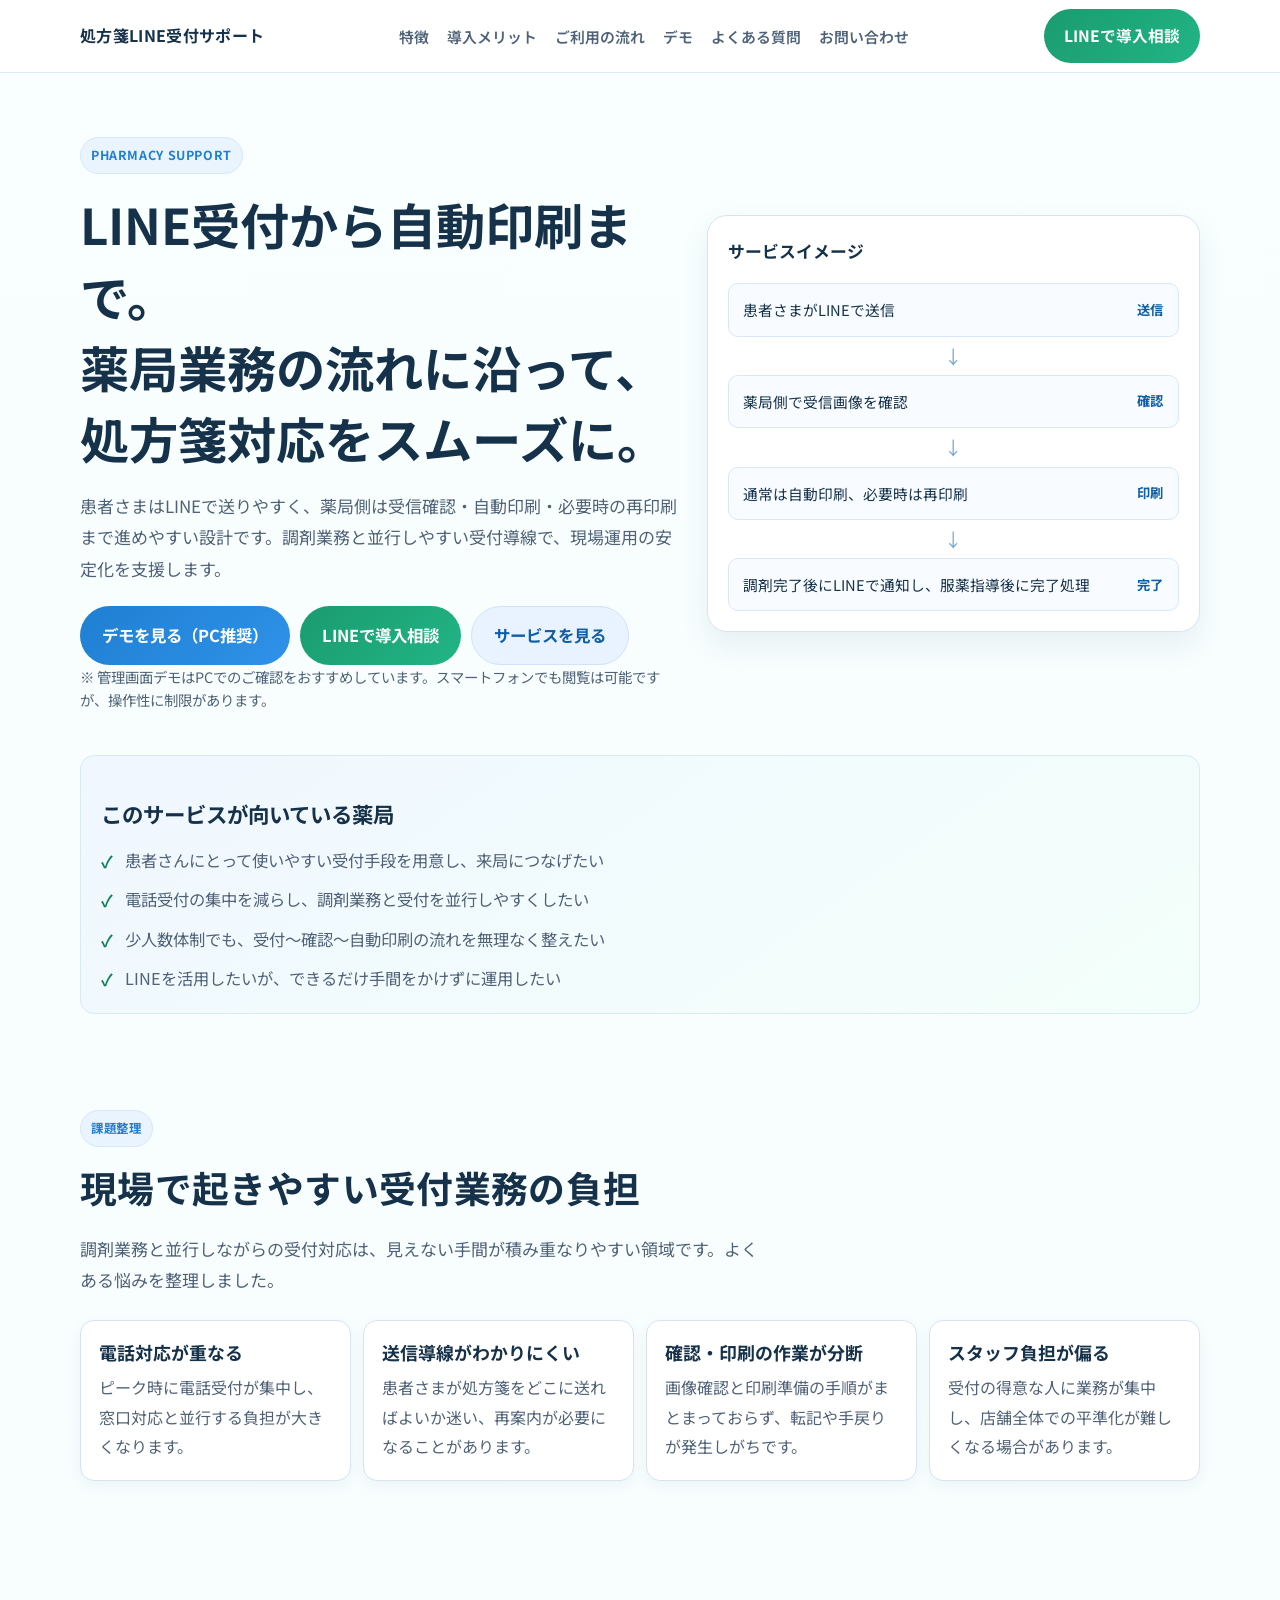
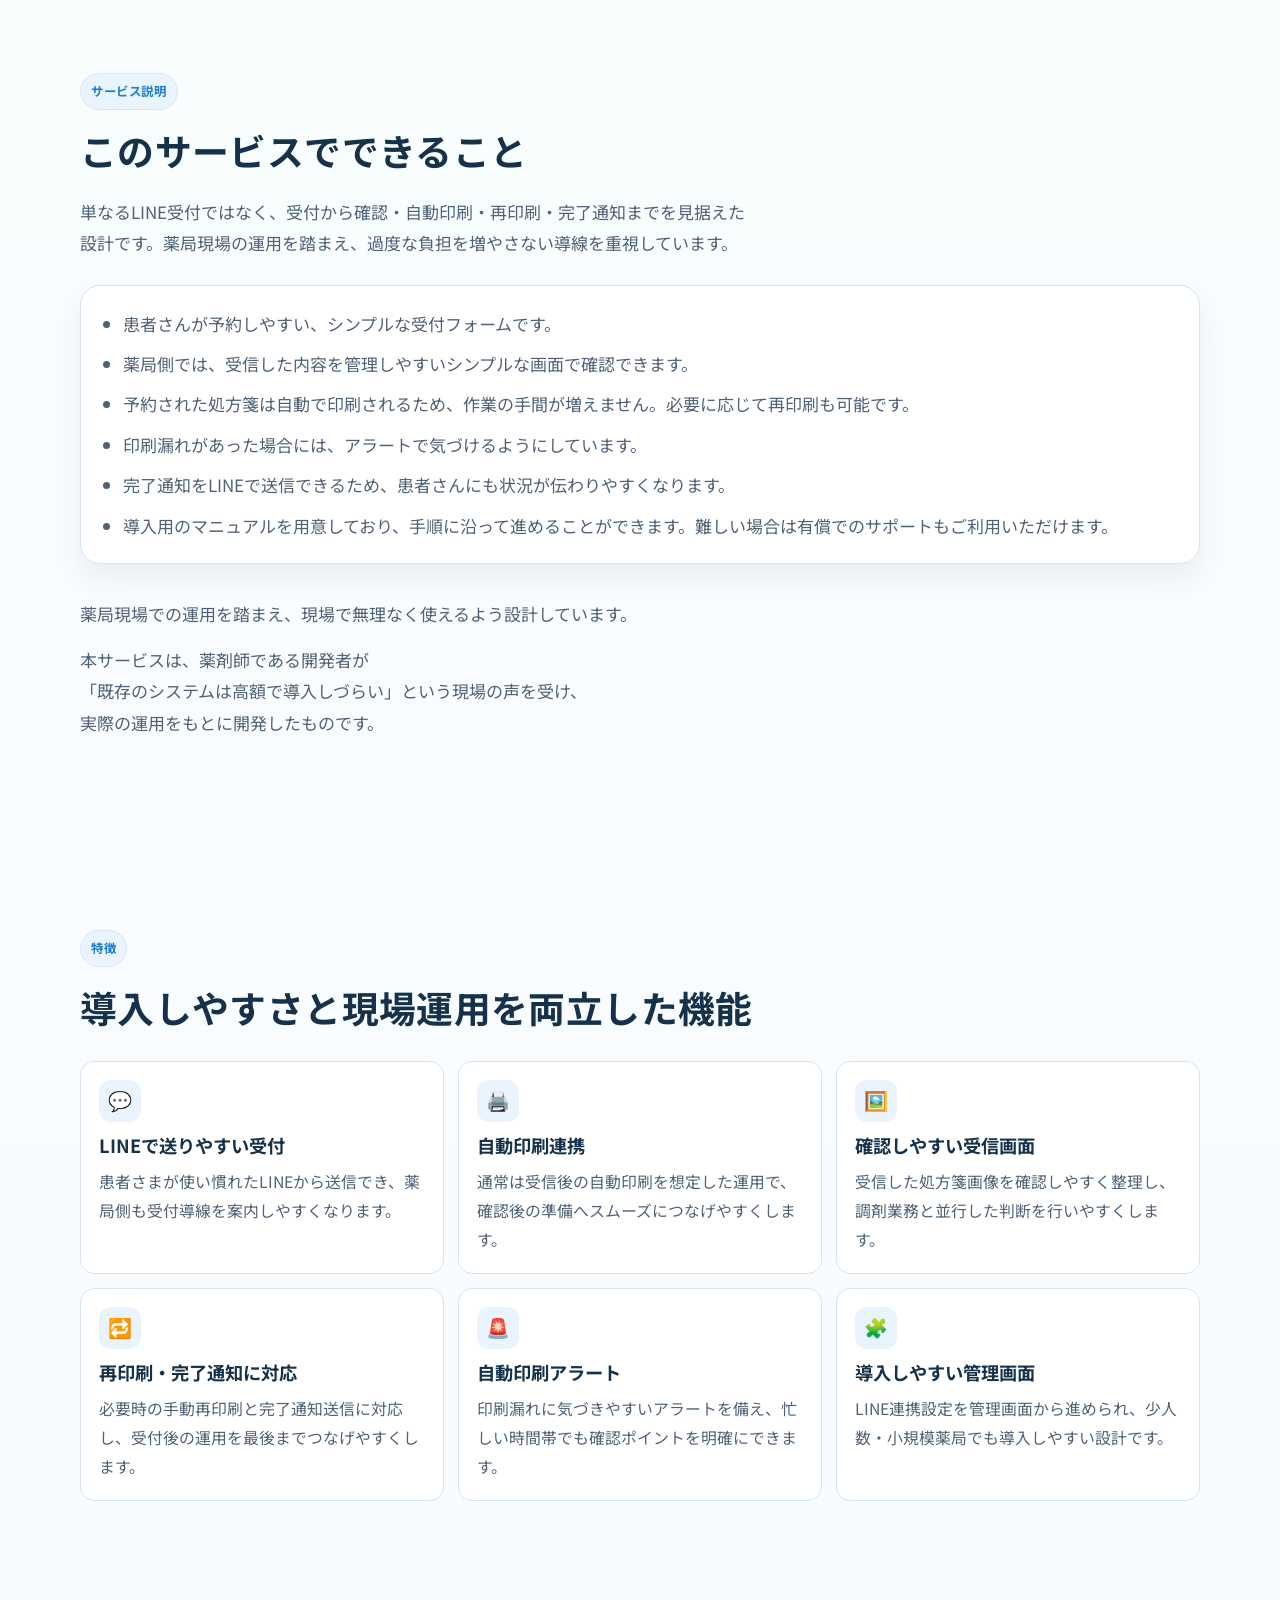
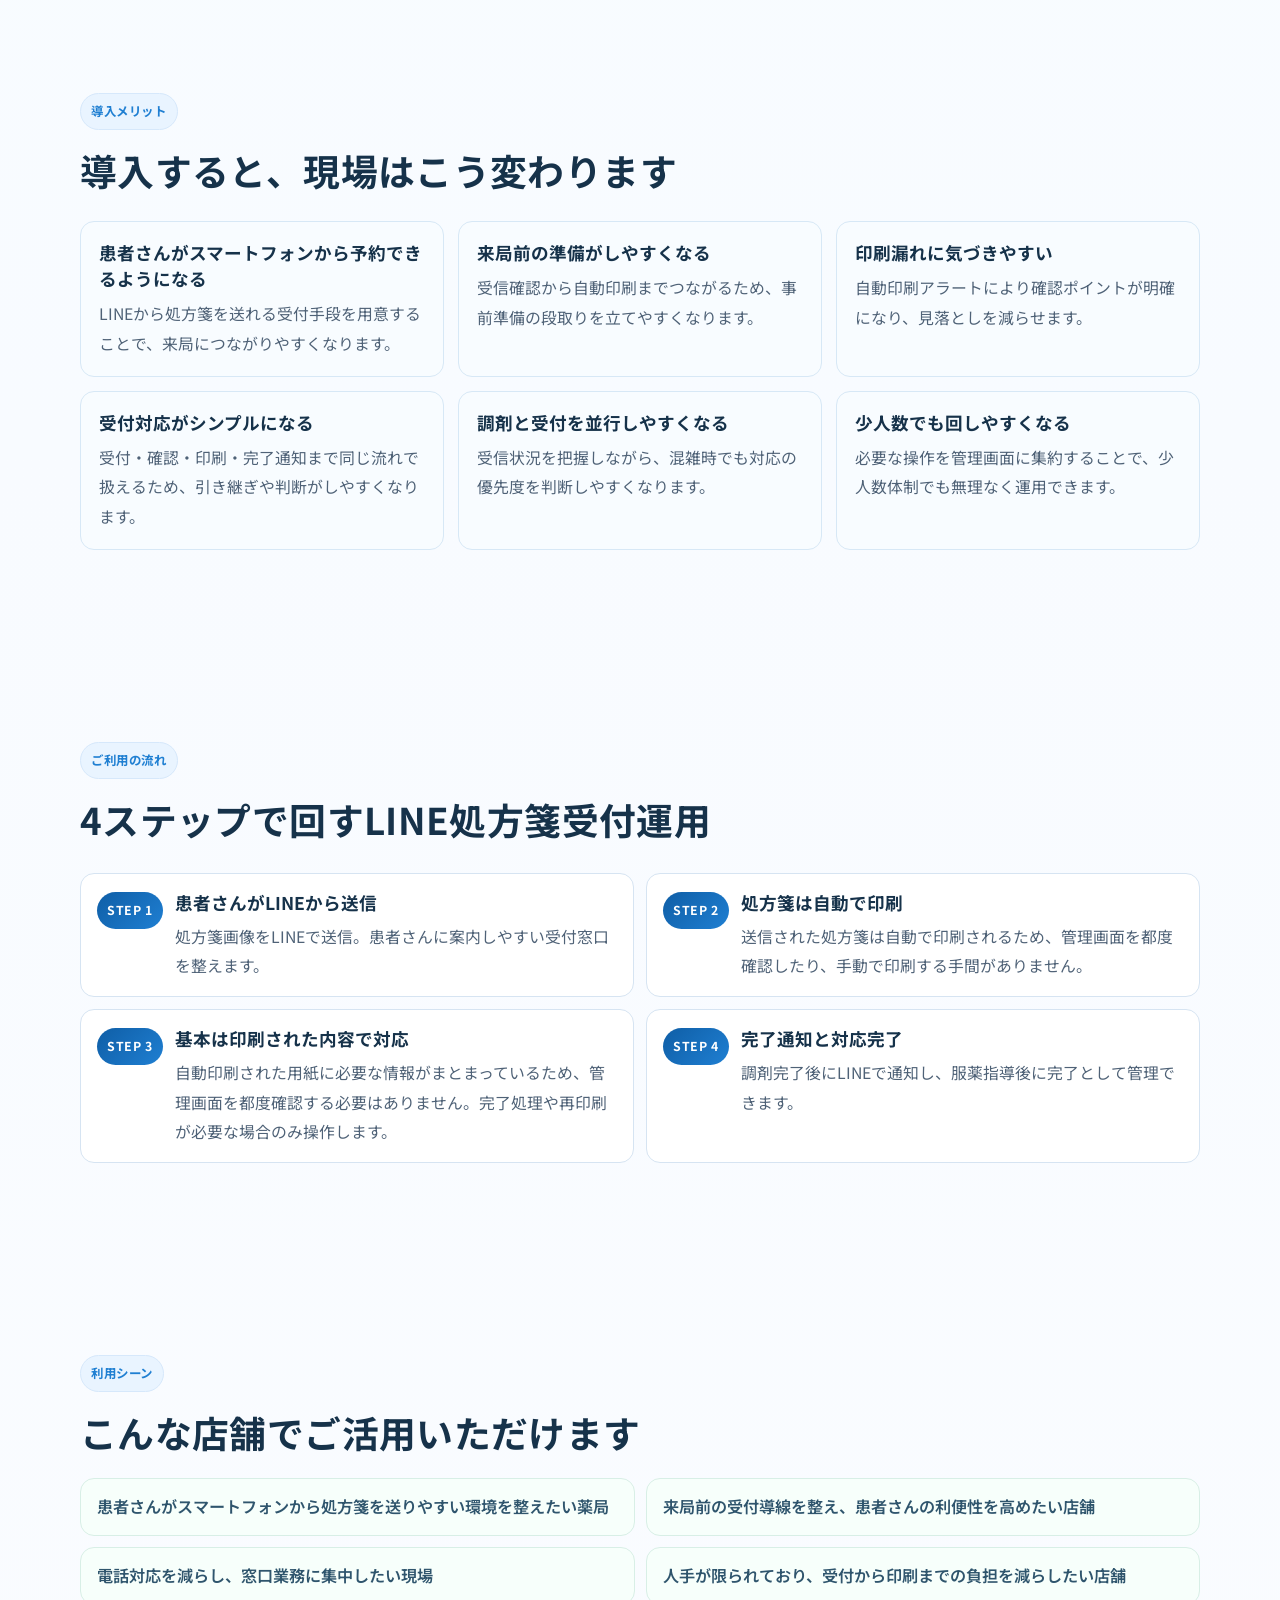
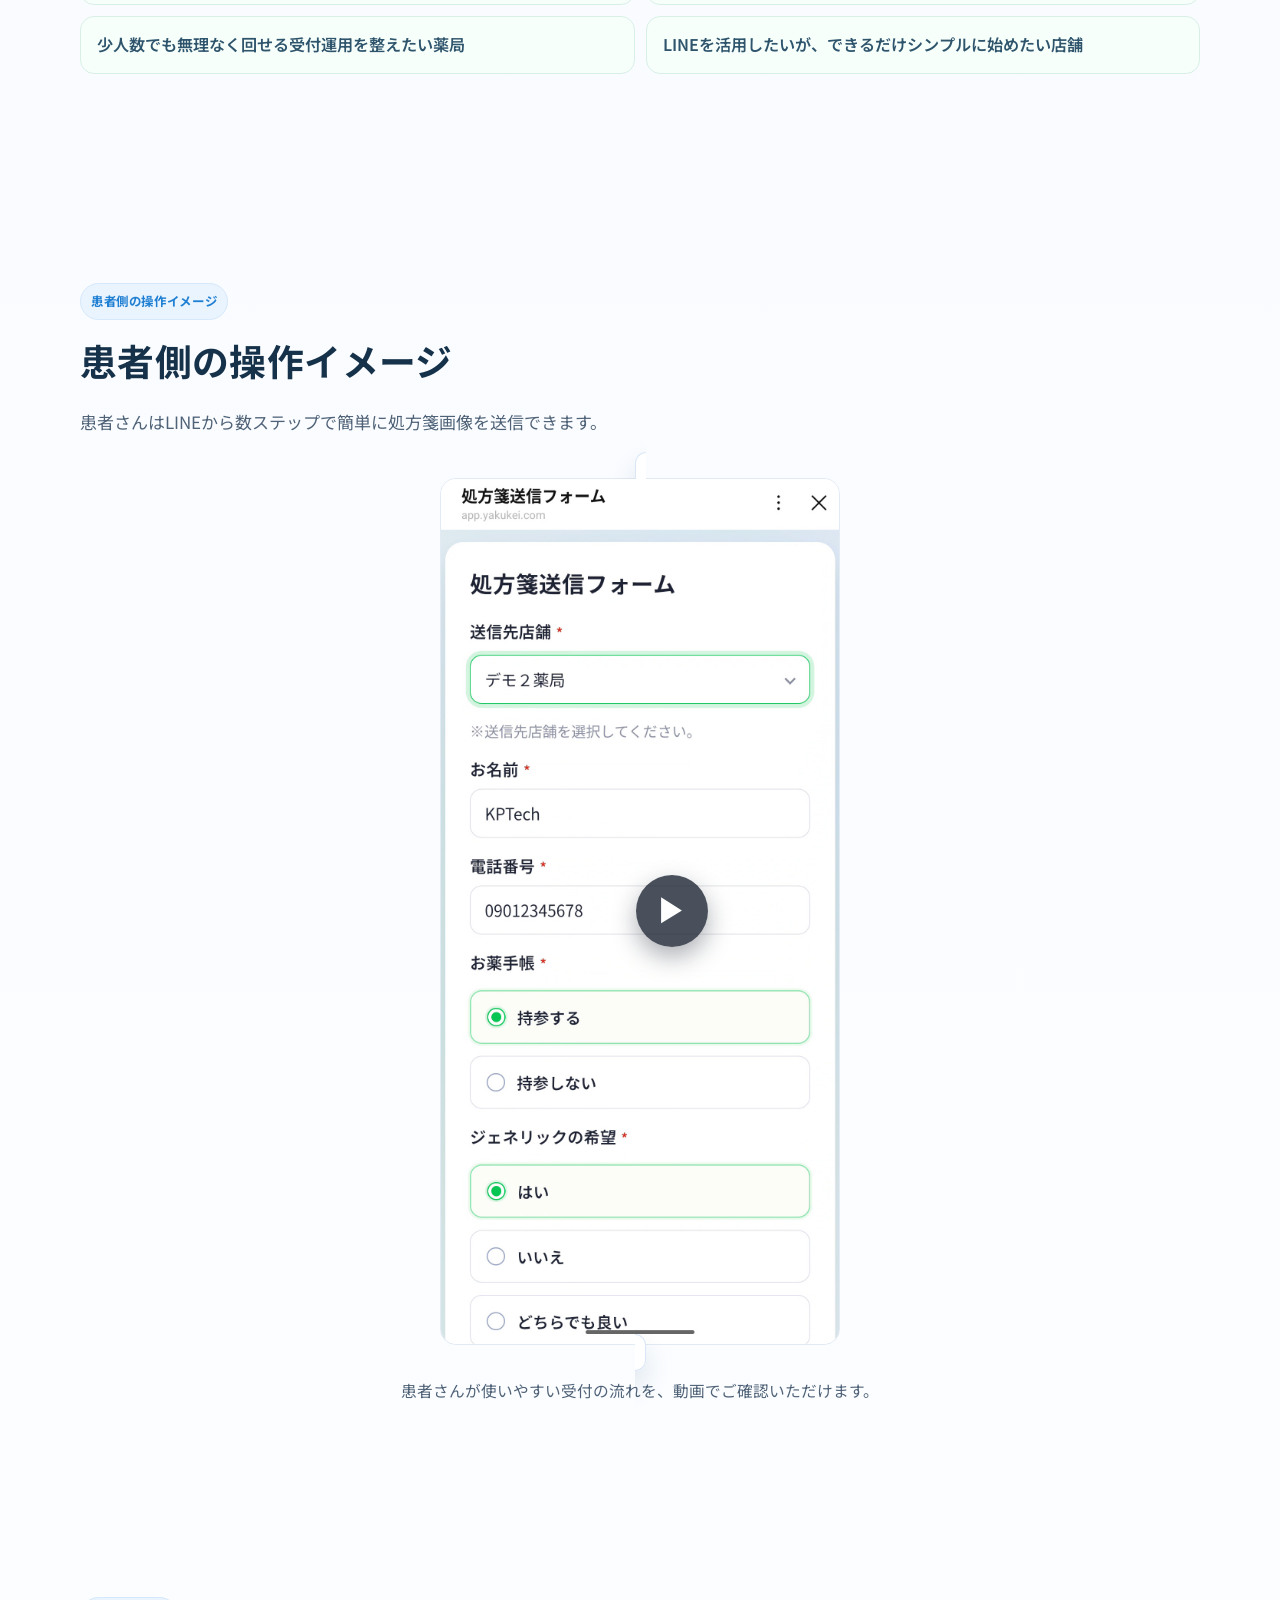
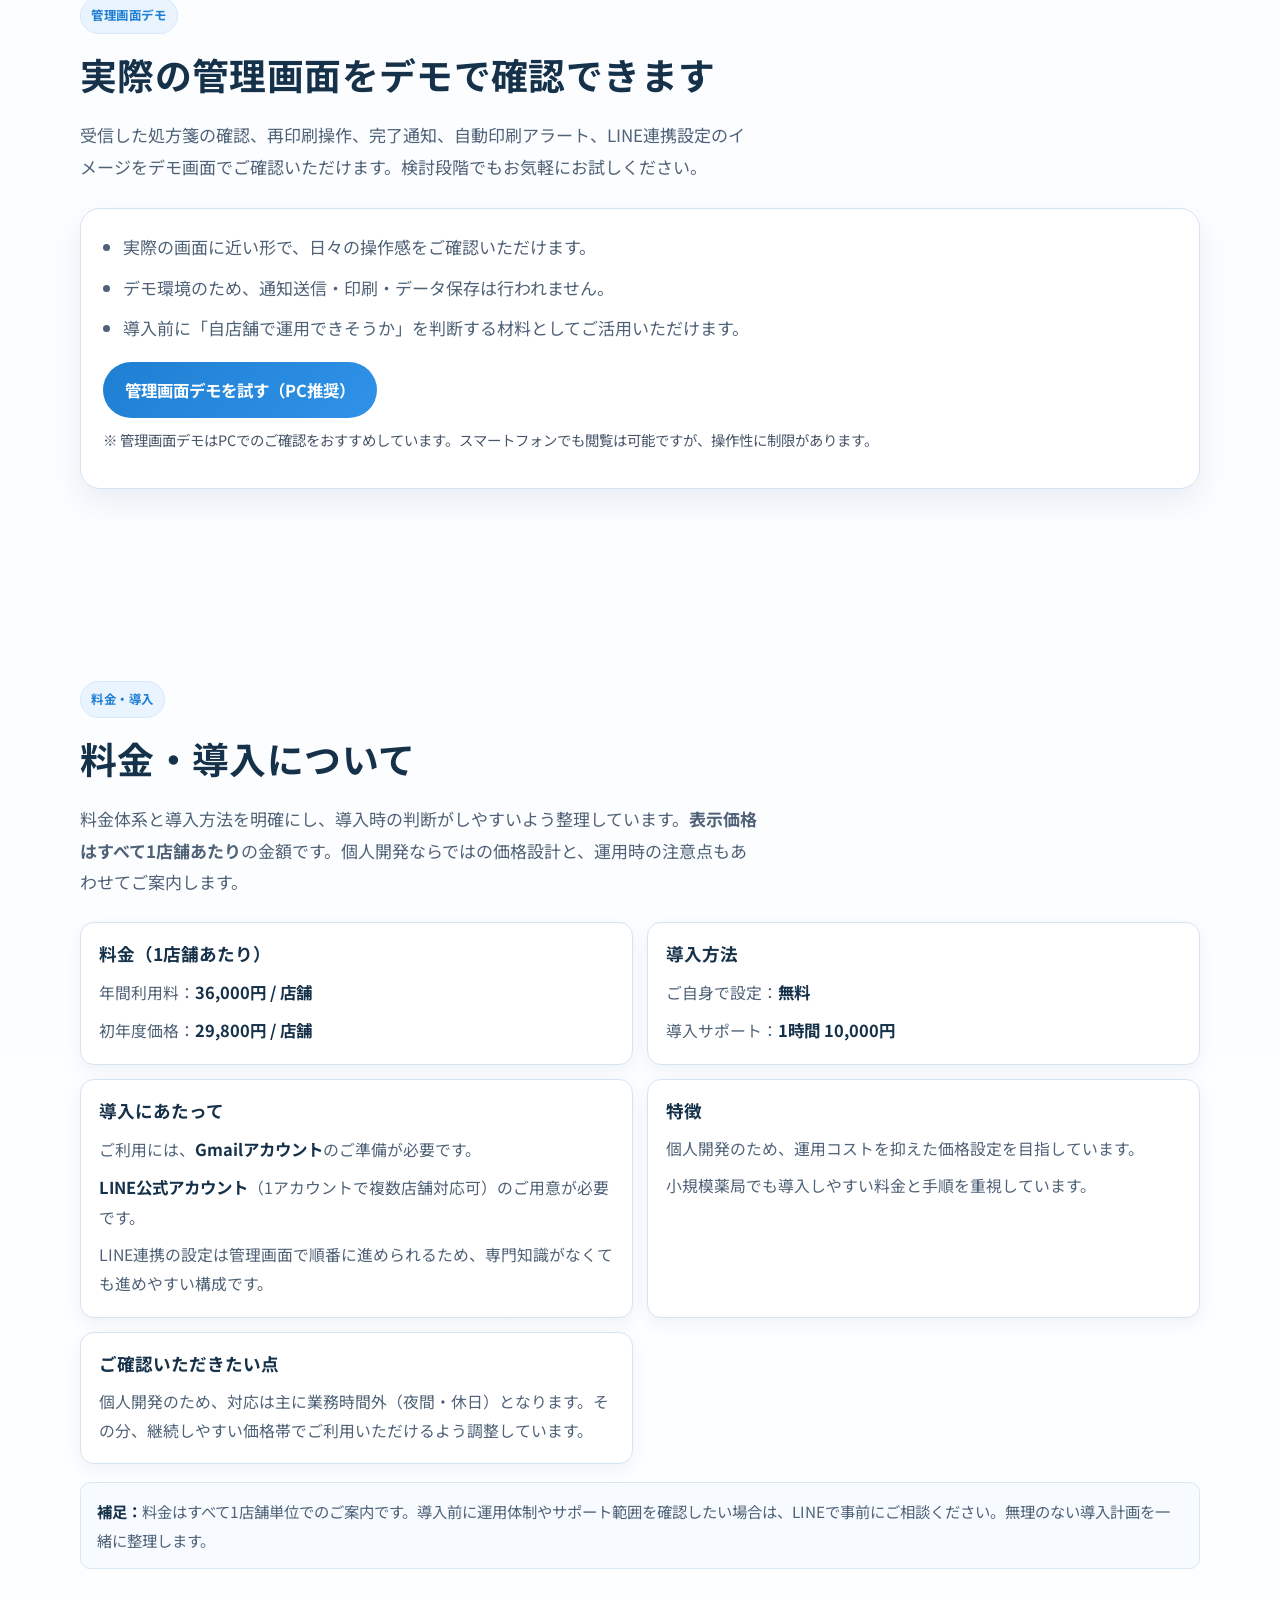
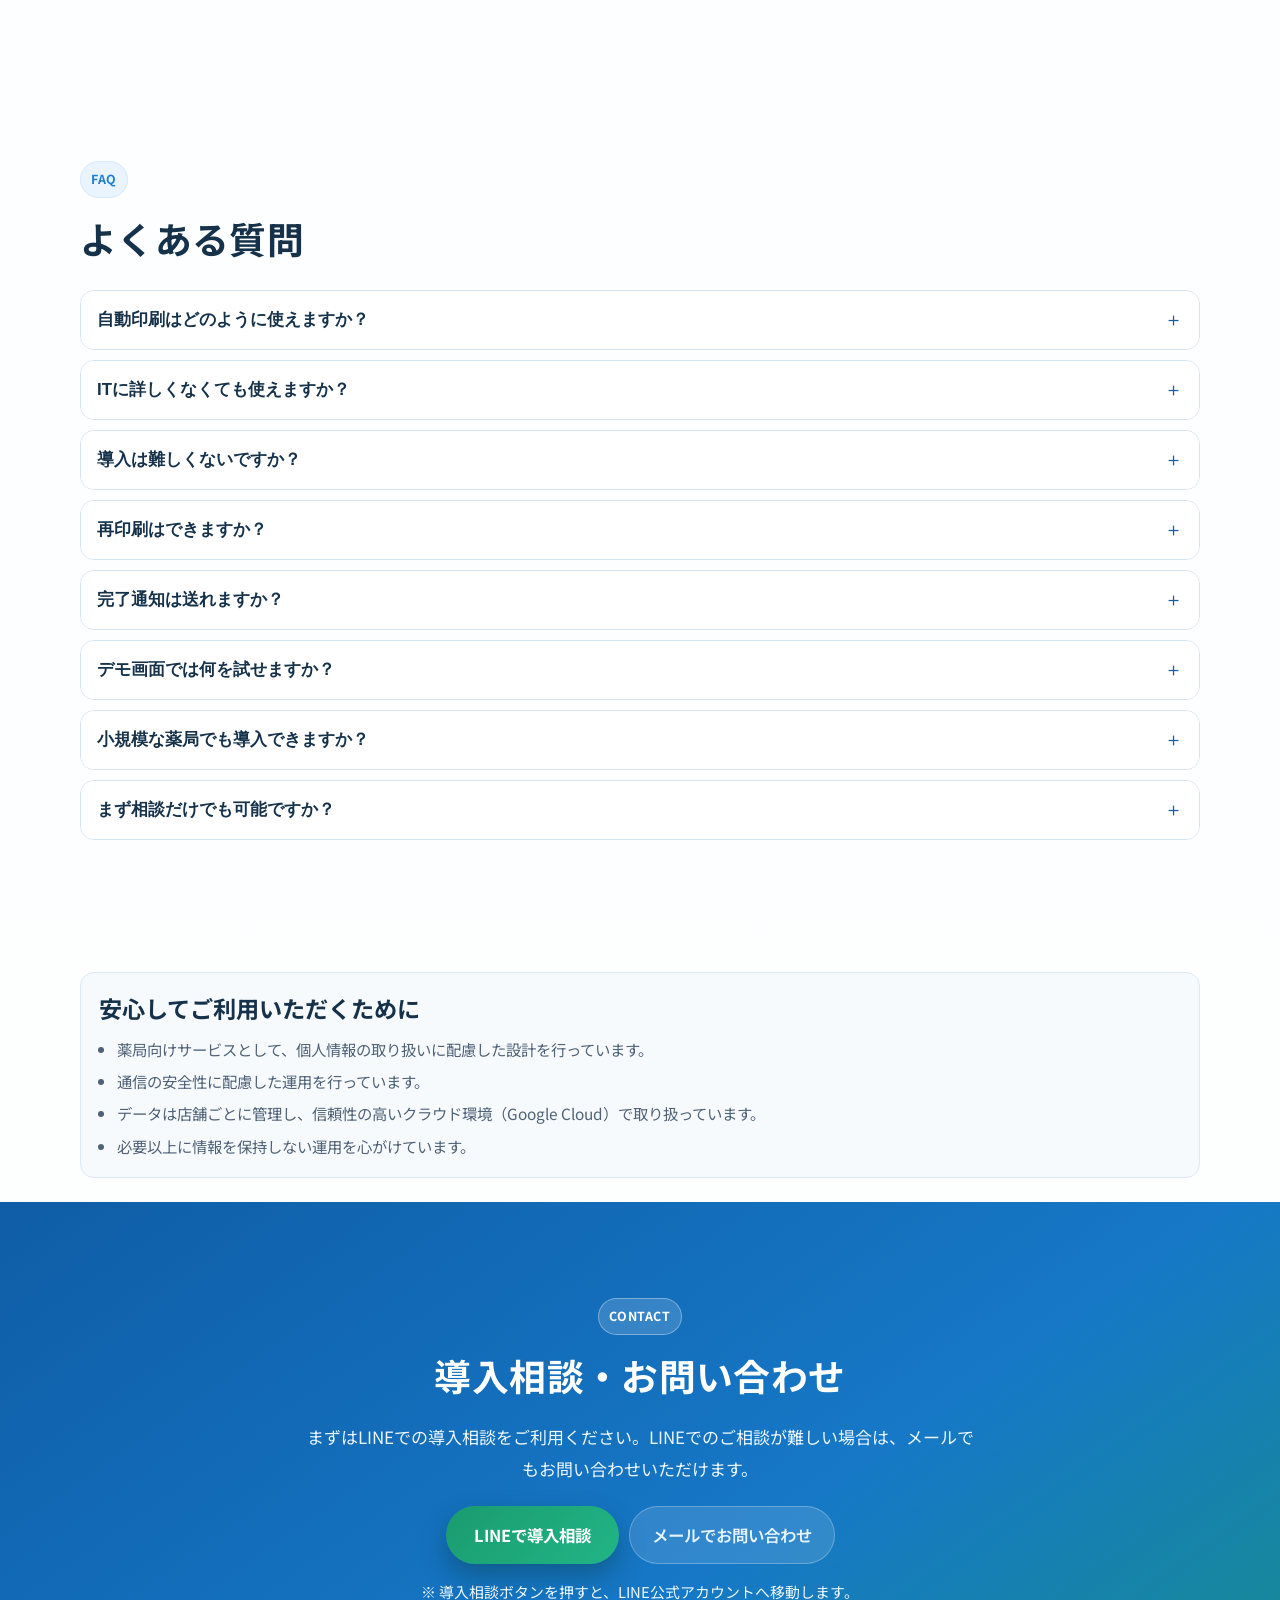
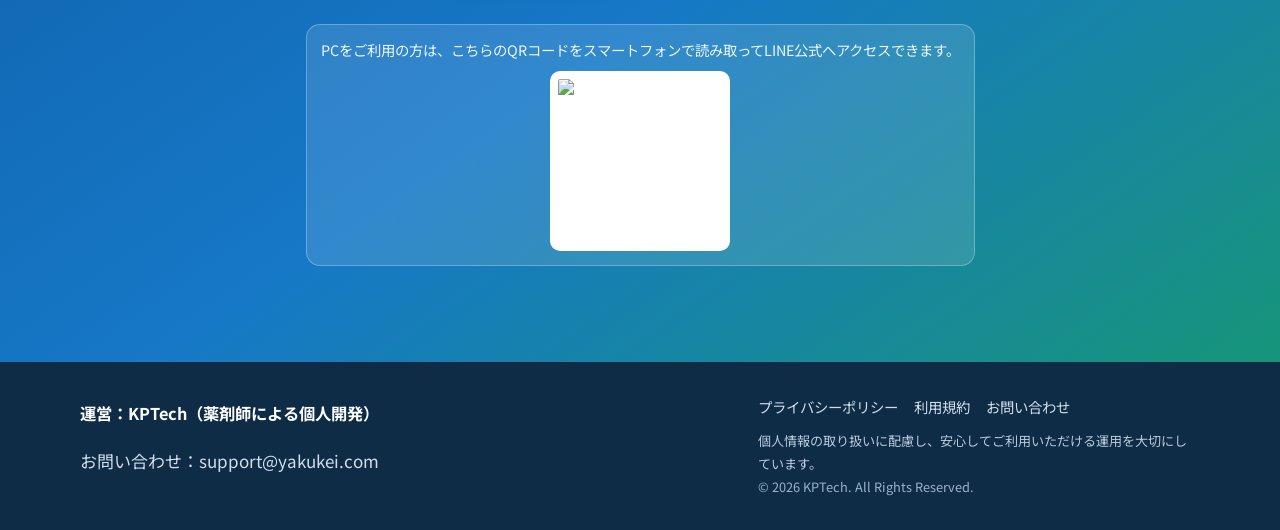
==== commit afd78c71: "サムネイル画像名を元のPNG表記に戻す" ====
--- a/index.html
+++ b/index.html
@@ -513,6 +513,15 @@
       font-size: 0.98rem;
     }
 
+    .patient-video-trigger {
+      width: min(100%, 400px);
+      border: none;
+      background: transparent;
+      padding: 0;
+      cursor: pointer;
+      display: block;
+    }
+
     .patient-video-card {
       width: min(100%, 400px);
       border-radius: 22px;
@@ -520,16 +529,116 @@
       background: #fff;
       box-shadow: 0 14px 26px rgba(20, 63, 107, 0.12);
       padding: 10px;
-    }
-
-    .patient-video-card video {
+      position: relative;
+      transition: transform 0.2s ease, box-shadow 0.2s ease;
+    }
+
+    .patient-video-card img {
       width: 100%;
       display: block;
       border-radius: 16px;
       border: 1px solid #e2eaf3;
+      background: #e8eef5;
+      aspect-ratio: 9 / 19.5;
+      object-fit: cover;
+    }
+
+    .patient-video-play {
+      position: absolute;
+      inset: 0;
+      margin: auto;
+      width: 72px;
+      height: 72px;
+      border-radius: 50%;
+      border: none;
+      background: rgba(17, 25, 40, 0.76);
+      color: #fff;
+      font-size: 2rem;
+      line-height: 1;
+      display: grid;
+      place-items: center;
+      pointer-events: none;
+      box-shadow: 0 10px 24px rgba(17, 25, 40, 0.35);
+      transition: transform 0.2s ease, background-color 0.2s ease;
+    }
+
+    .patient-video-trigger:hover .patient-video-card,
+    .patient-video-trigger:focus-visible .patient-video-card {
+      transform: translateY(-2px);
+      box-shadow: 0 18px 30px rgba(20, 63, 107, 0.16);
+    }
+
+    .patient-video-trigger:hover .patient-video-play,
+    .patient-video-trigger:focus-visible .patient-video-play {
+      transform: scale(1.08);
+      background: rgba(12, 19, 34, 0.84);
+    }
+
+    .patient-video-modal {
+      position: fixed;
+      inset: 0;
+      z-index: 1200;
+      display: grid;
+      place-items: center;
+      padding: 18px;
+      background: rgba(5, 12, 24, 0.72);
+    }
+
+    .patient-video-modal[hidden] {
+      display: none;
+    }
+
+    .patient-video-dialog {
+      width: min(92vw, 420px);
+      background: #111827;
+      border-radius: 18px;
+      padding: 14px 14px 10px;
+      position: relative;
+      box-shadow: 0 20px 40px rgba(0, 0, 0, 0.38);
+    }
+
+    .patient-video-modal:not([hidden]) .patient-video-dialog {
+      animation: patientVideoDialogIn 0.22s ease;
+    }
+
+    @keyframes patientVideoDialogIn {
+      from {
+        opacity: 0;
+        transform: translateY(10px);
+      }
+      to {
+        opacity: 1;
+        transform: translateY(0);
+      }
+    }
+
+    .patient-video-close {
+      position: absolute;
+      top: 8px;
+      right: 8px;
+      width: 34px;
+      height: 34px;
+      border-radius: 50%;
+      border: none;
+      background: rgba(255, 255, 255, 0.2);
+      color: #fff;
+      font-size: 1.4rem;
+      cursor: pointer;
+    }
+
+    .patient-video-dialog video {
+      width: 100%;
+      border-radius: 14px;
+      display: block;
       background: #000;
       aspect-ratio: 9 / 19.5;
-      object-fit: cover;
+      object-fit: contain;
+    }
+
+    @media (max-width: 480px) {
+      .patient-video-modal {
+        padding: 10px;
+      }
     }
 
     /* Pricing */
@@ -1067,15 +1176,25 @@
         <h2 id="patient-demo-title">患者側の操作イメージ</h2>
         <p class="section-intro">患者さんはLINEから数ステップで簡単に処方箋画像を送信できます。</p>
         <div class="patient-demo-wrap">
-          <div class="patient-video-card">
-            <video autoplay muted loop playsinline preload="metadata" aria-label="患者さんがLINEから処方箋画像を送信する操作イメージ動画">
-              <source src="line-prescription-demo.mp4" type="video/mp4">
-            </video>
-          </div>
+          <button class="patient-video-trigger" type="button" aria-haspopup="dialog" aria-controls="patient-video-modal" aria-label="患者側の操作イメージ動画を再生">
+            <span class="patient-video-card">
+              <img src="line-prescription-demo-thumbnail.PNG" alt="患者側の操作イメージ動画のサムネイル" loading="lazy">
+              <span class="patient-video-play" aria-hidden="true">▶</span>
+            </span>
+          </button>
           <p class="patient-demo-note">患者さんが使いやすい受付の流れを、動画でご確認いただけます。</p>
         </div>
       </div>
     </section>
+
+    <div class="patient-video-modal" id="patient-video-modal" hidden>
+      <div class="patient-video-dialog" role="dialog" aria-modal="true" aria-label="患者側の操作イメージ動画" tabindex="-1">
+        <button class="patient-video-close" type="button" aria-label="動画を閉じる">×</button>
+        <video autoplay muted controls playsinline preload="metadata" aria-label="患者さんがLINEから処方箋画像を送信する操作イメージ動画">
+          <source src="line-prescription-demo.mp4" type="video/mp4">
+        </video>
+      </div>
+    </div>
 
     <!-- Demo Section -->
     <section id="demo" class="section" aria-labelledby="demo-title">
@@ -1306,6 +1425,56 @@
         target.scrollIntoView({ behavior: 'smooth', block: 'start' });
       });
     });
+
+    // Patient demo modal
+    const patientVideoTrigger = document.querySelector('.patient-video-trigger');
+    const patientVideoModal = document.getElementById('patient-video-modal');
+    const patientVideoClose = patientVideoModal?.querySelector('.patient-video-close');
+    const patientVideoElement = patientVideoModal?.querySelector('video');
+    const patientVideoDialog = patientVideoModal?.querySelector('.patient-video-dialog');
+    let previousFocusedElement = null;
+
+    const closePatientVideoModal = () => {
+      if (!patientVideoModal || !patientVideoElement) return;
+      patientVideoModal.hidden = true;
+      patientVideoElement.pause();
+      patientVideoElement.currentTime = 0;
+      document.body.style.overflow = '';
+      if (previousFocusedElement instanceof HTMLElement) {
+        previousFocusedElement.focus();
+      } else {
+        patientVideoTrigger?.focus();
+      }
+      previousFocusedElement = null;
+    };
+
+    patientVideoTrigger?.addEventListener('click', () => {
+      if (!patientVideoModal || !patientVideoElement) return;
+      previousFocusedElement = document.activeElement;
+      patientVideoModal.hidden = false;
+      document.body.style.overflow = 'hidden';
+      patientVideoElement.currentTime = 0;
+      patientVideoElement.play().catch(() => {});
+      if (patientVideoClose instanceof HTMLElement) {
+        patientVideoClose.focus();
+      } else {
+        patientVideoDialog?.focus();
+      }
+    });
+
+    patientVideoClose?.addEventListener('click', closePatientVideoModal);
+
+    patientVideoModal?.addEventListener('click', (event) => {
+      if (event.target === patientVideoModal) {
+        closePatientVideoModal();
+      }
+    });
+
+    document.addEventListener('keydown', (event) => {
+      if (event.key === 'Escape' && patientVideoModal && !patientVideoModal.hidden) {
+        closePatientVideoModal();
+      }
+    });
   </script>
 </body>
 </html>
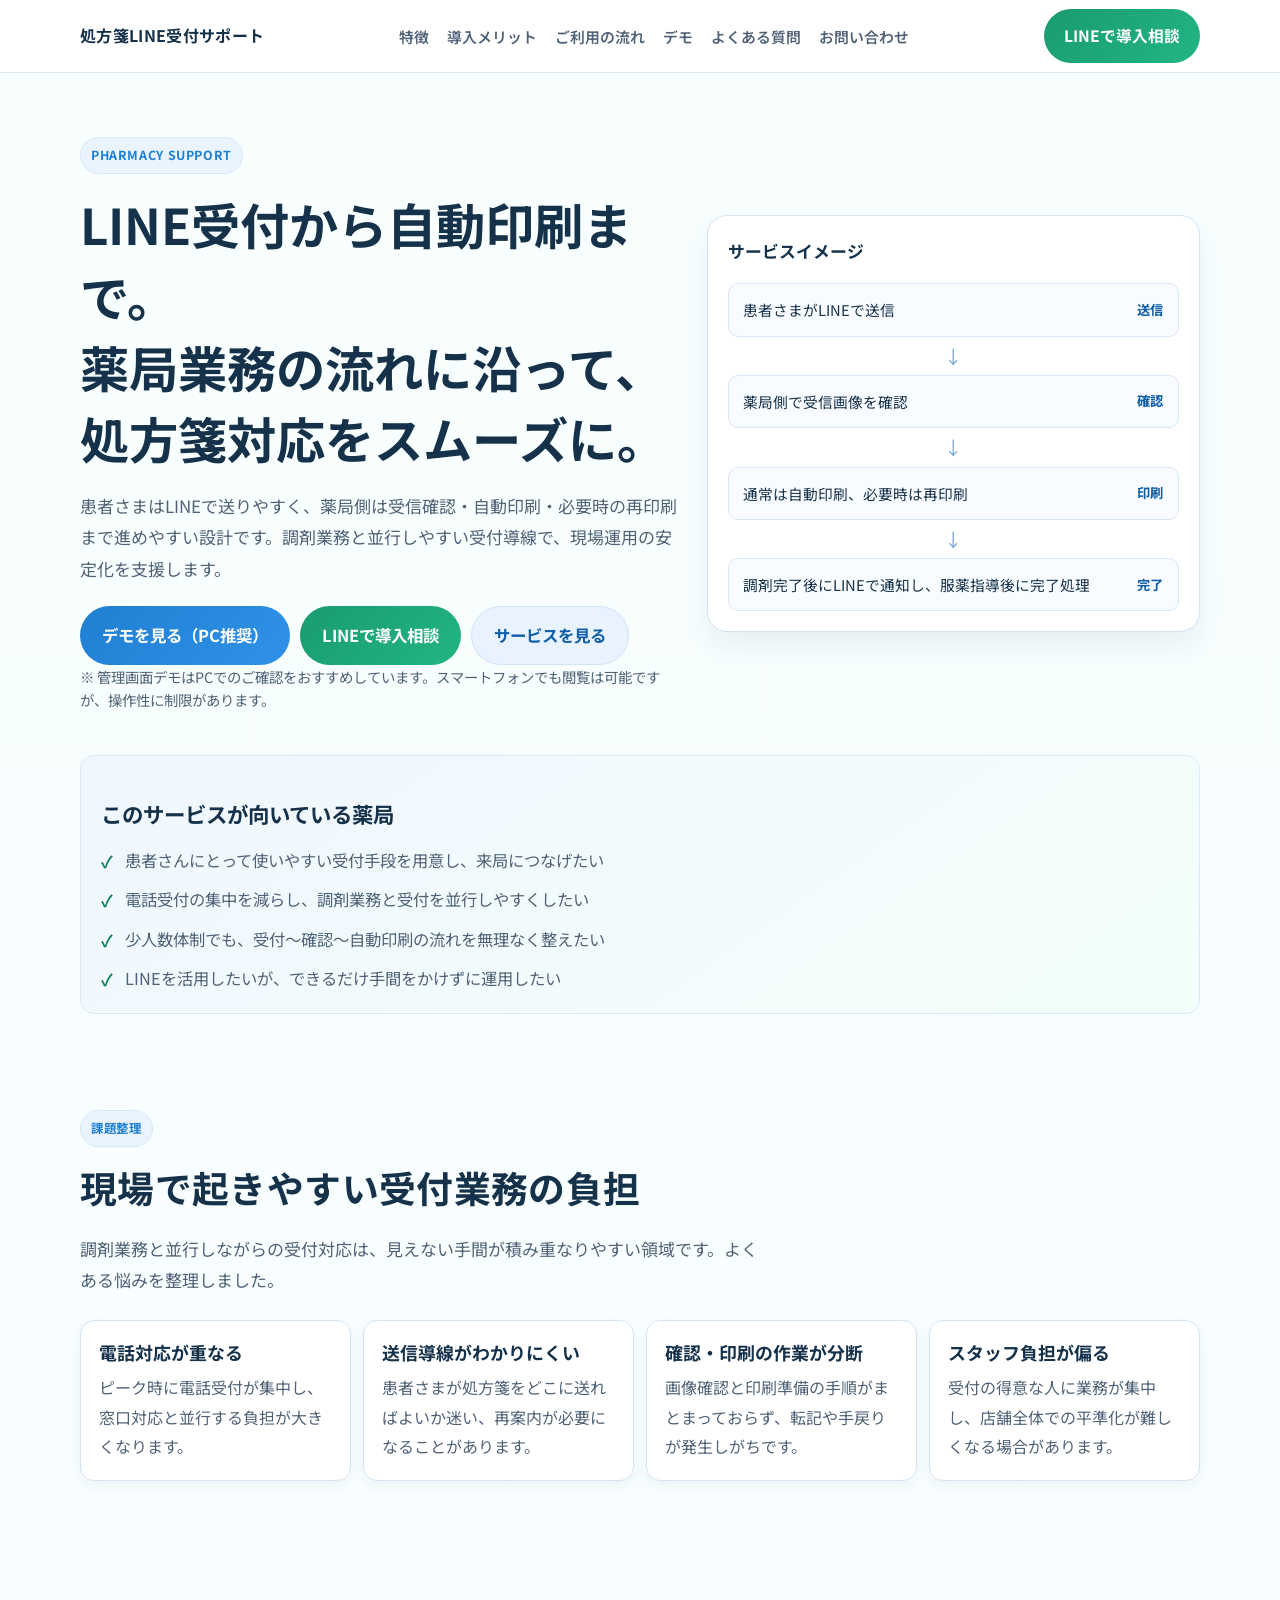
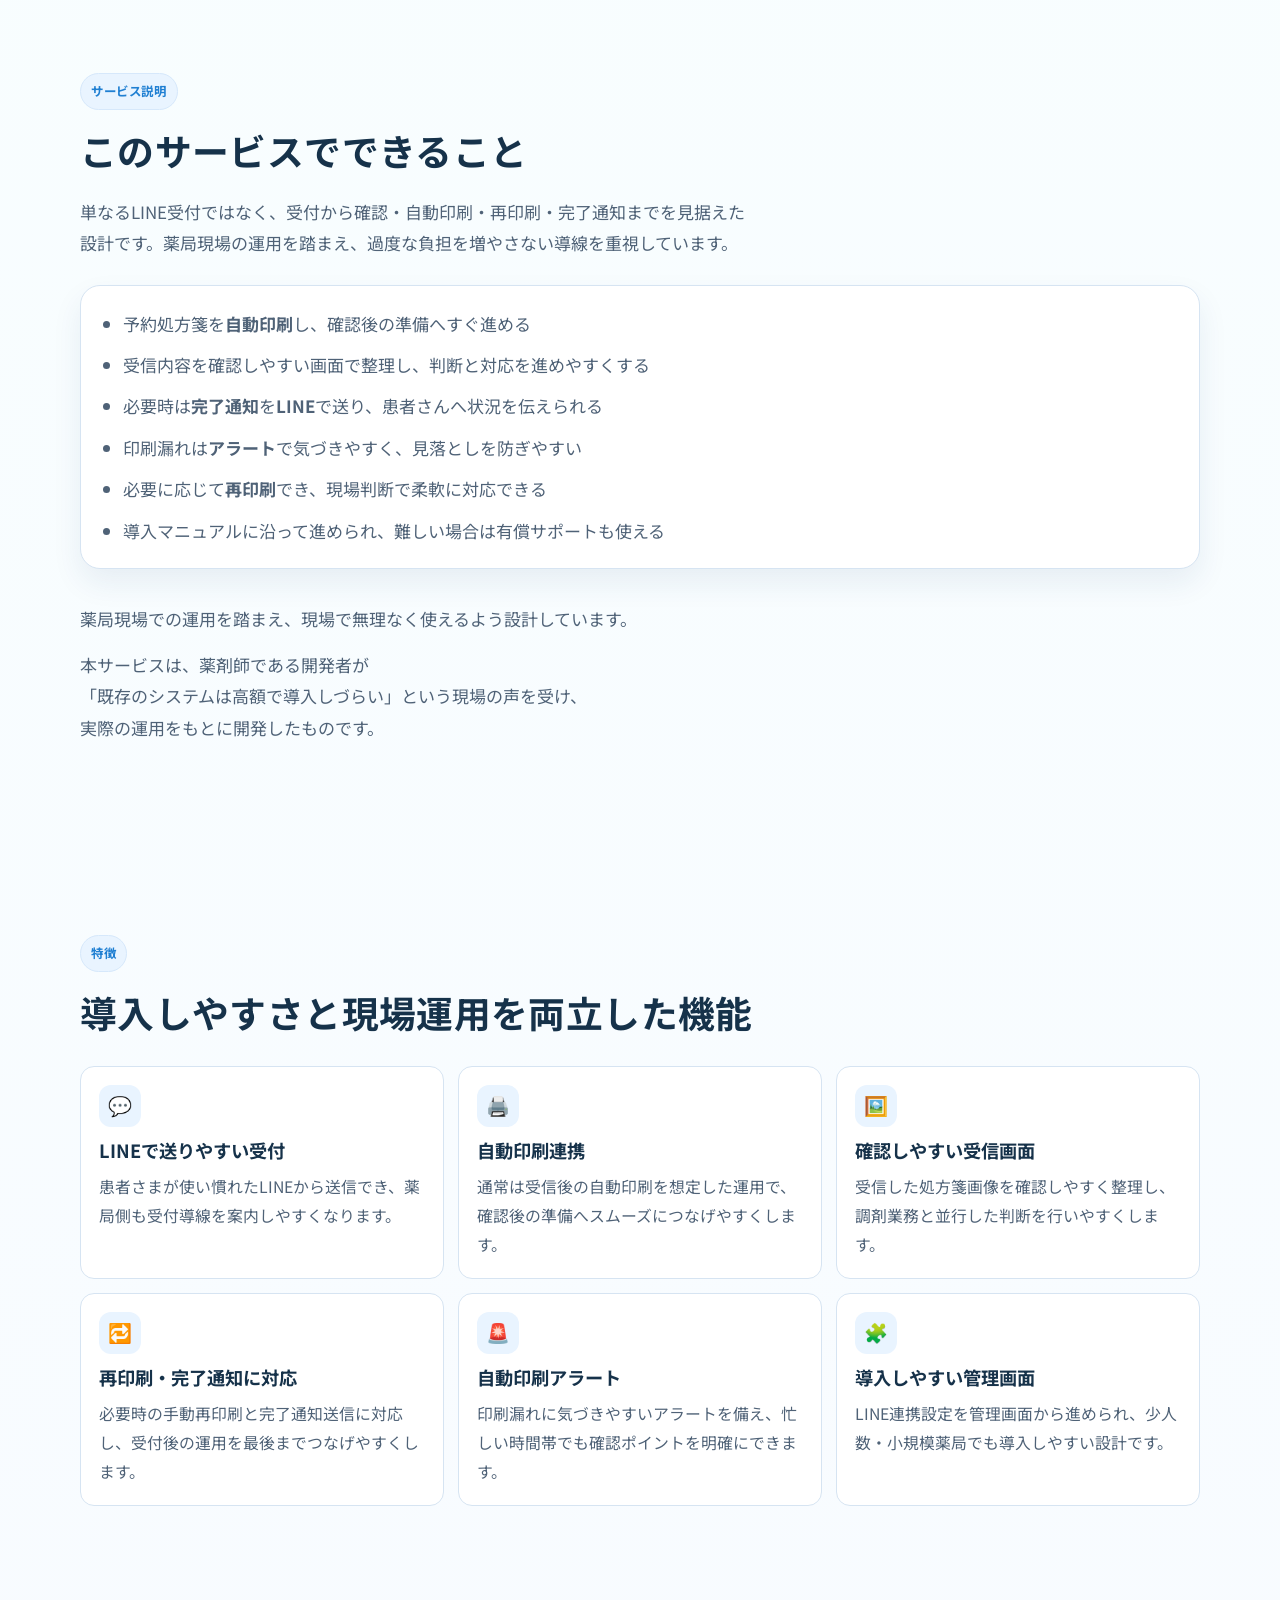
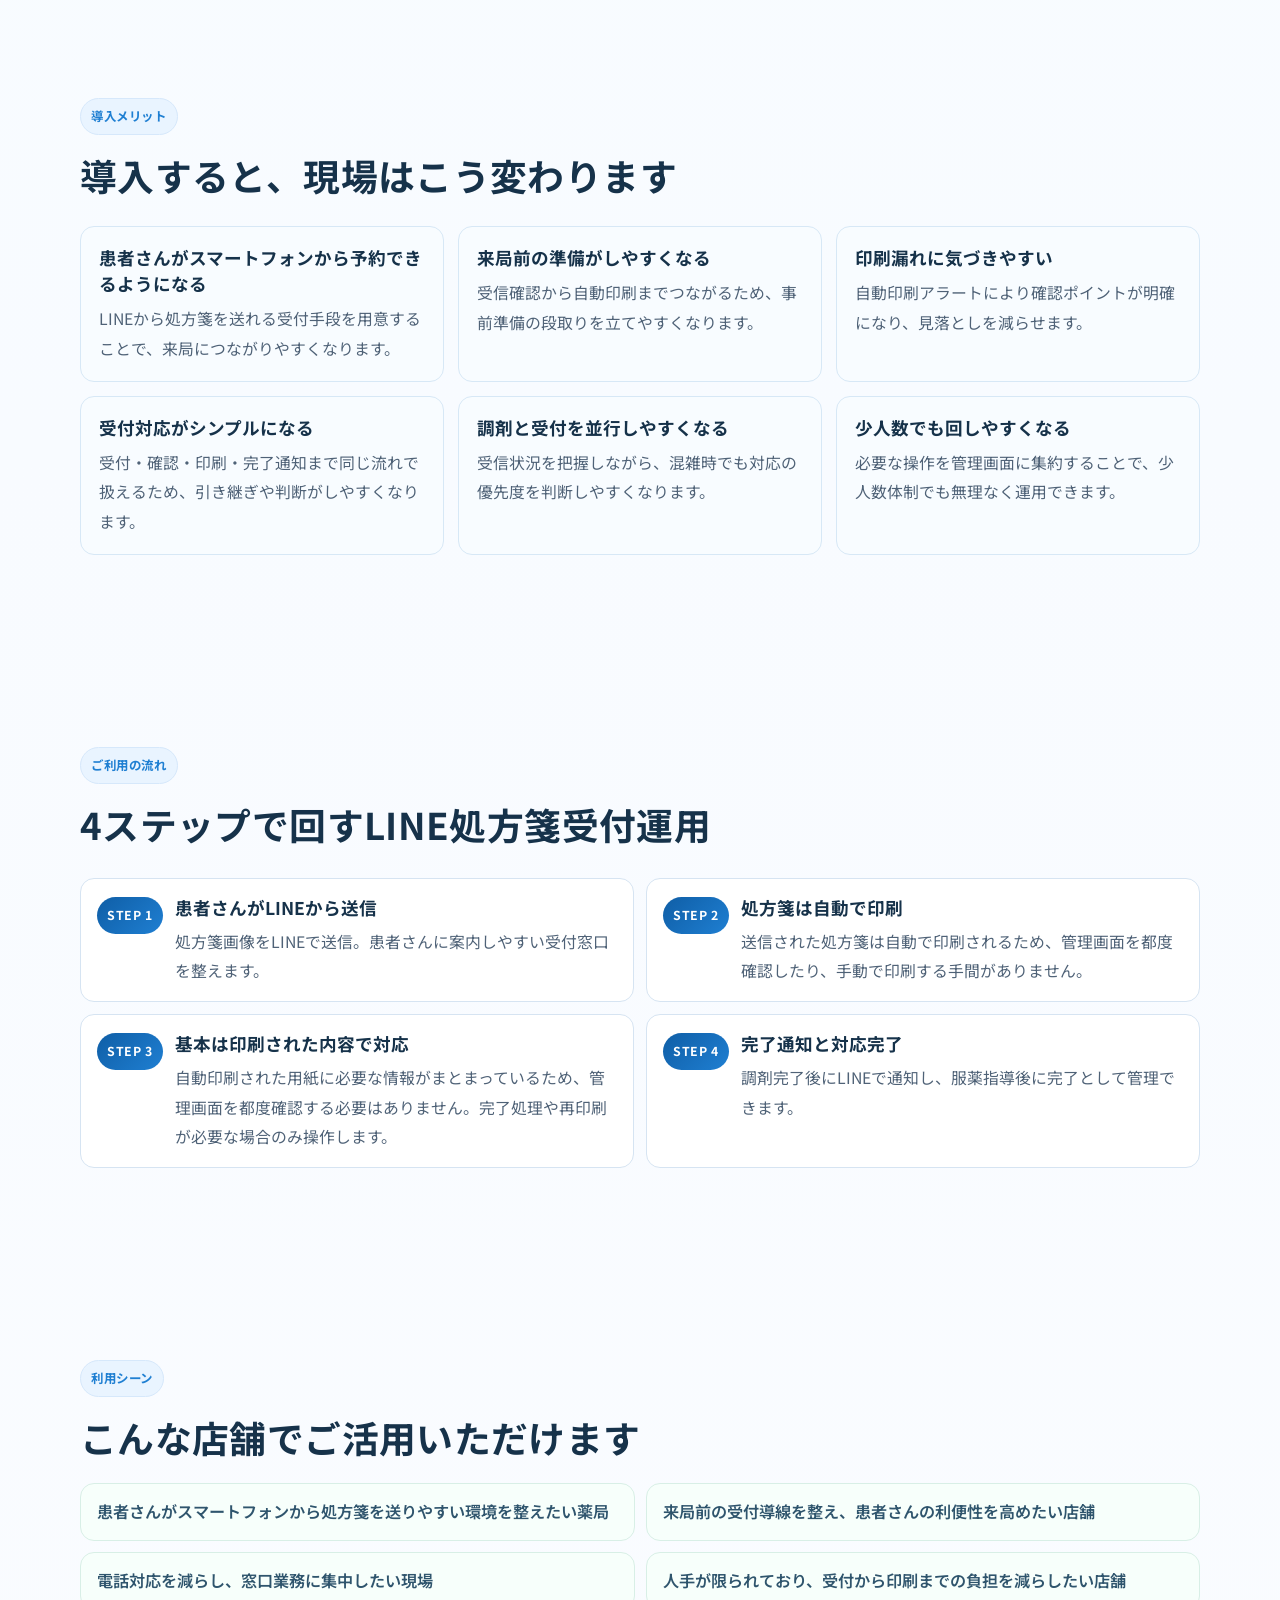
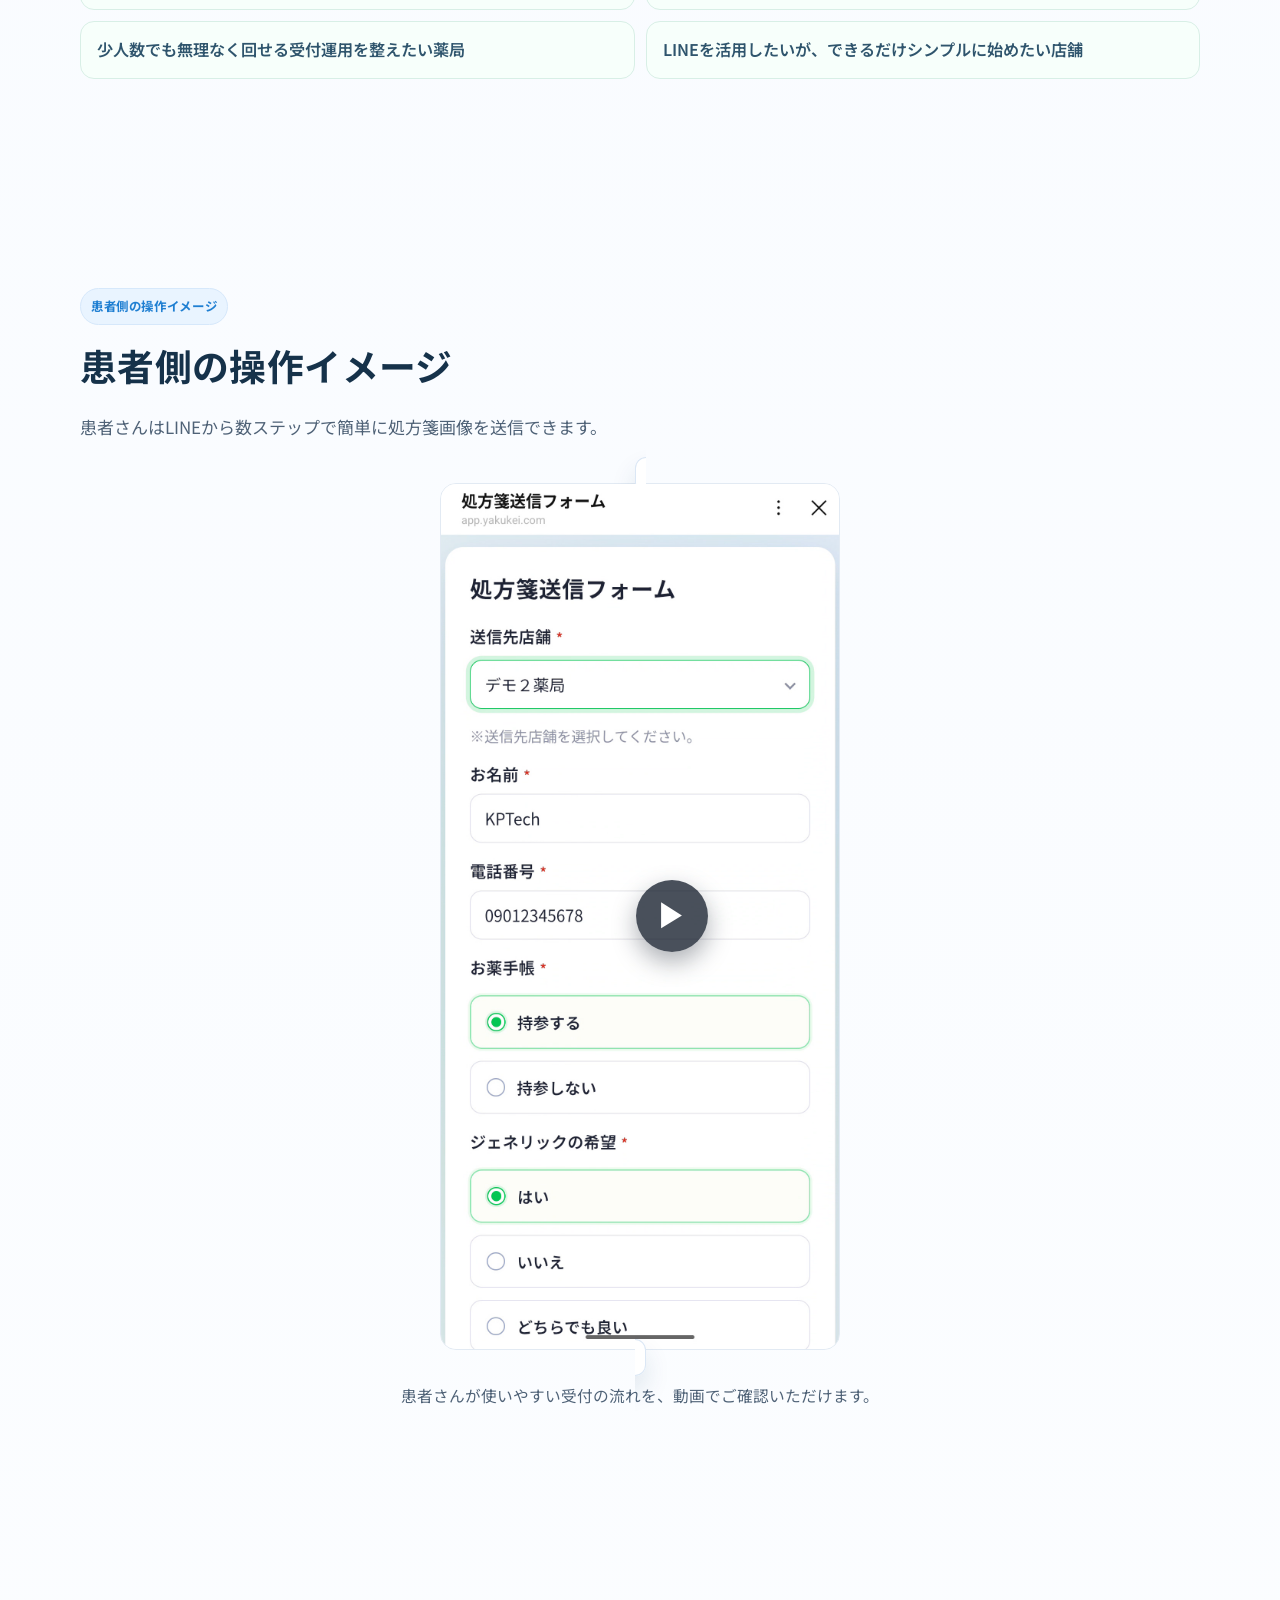
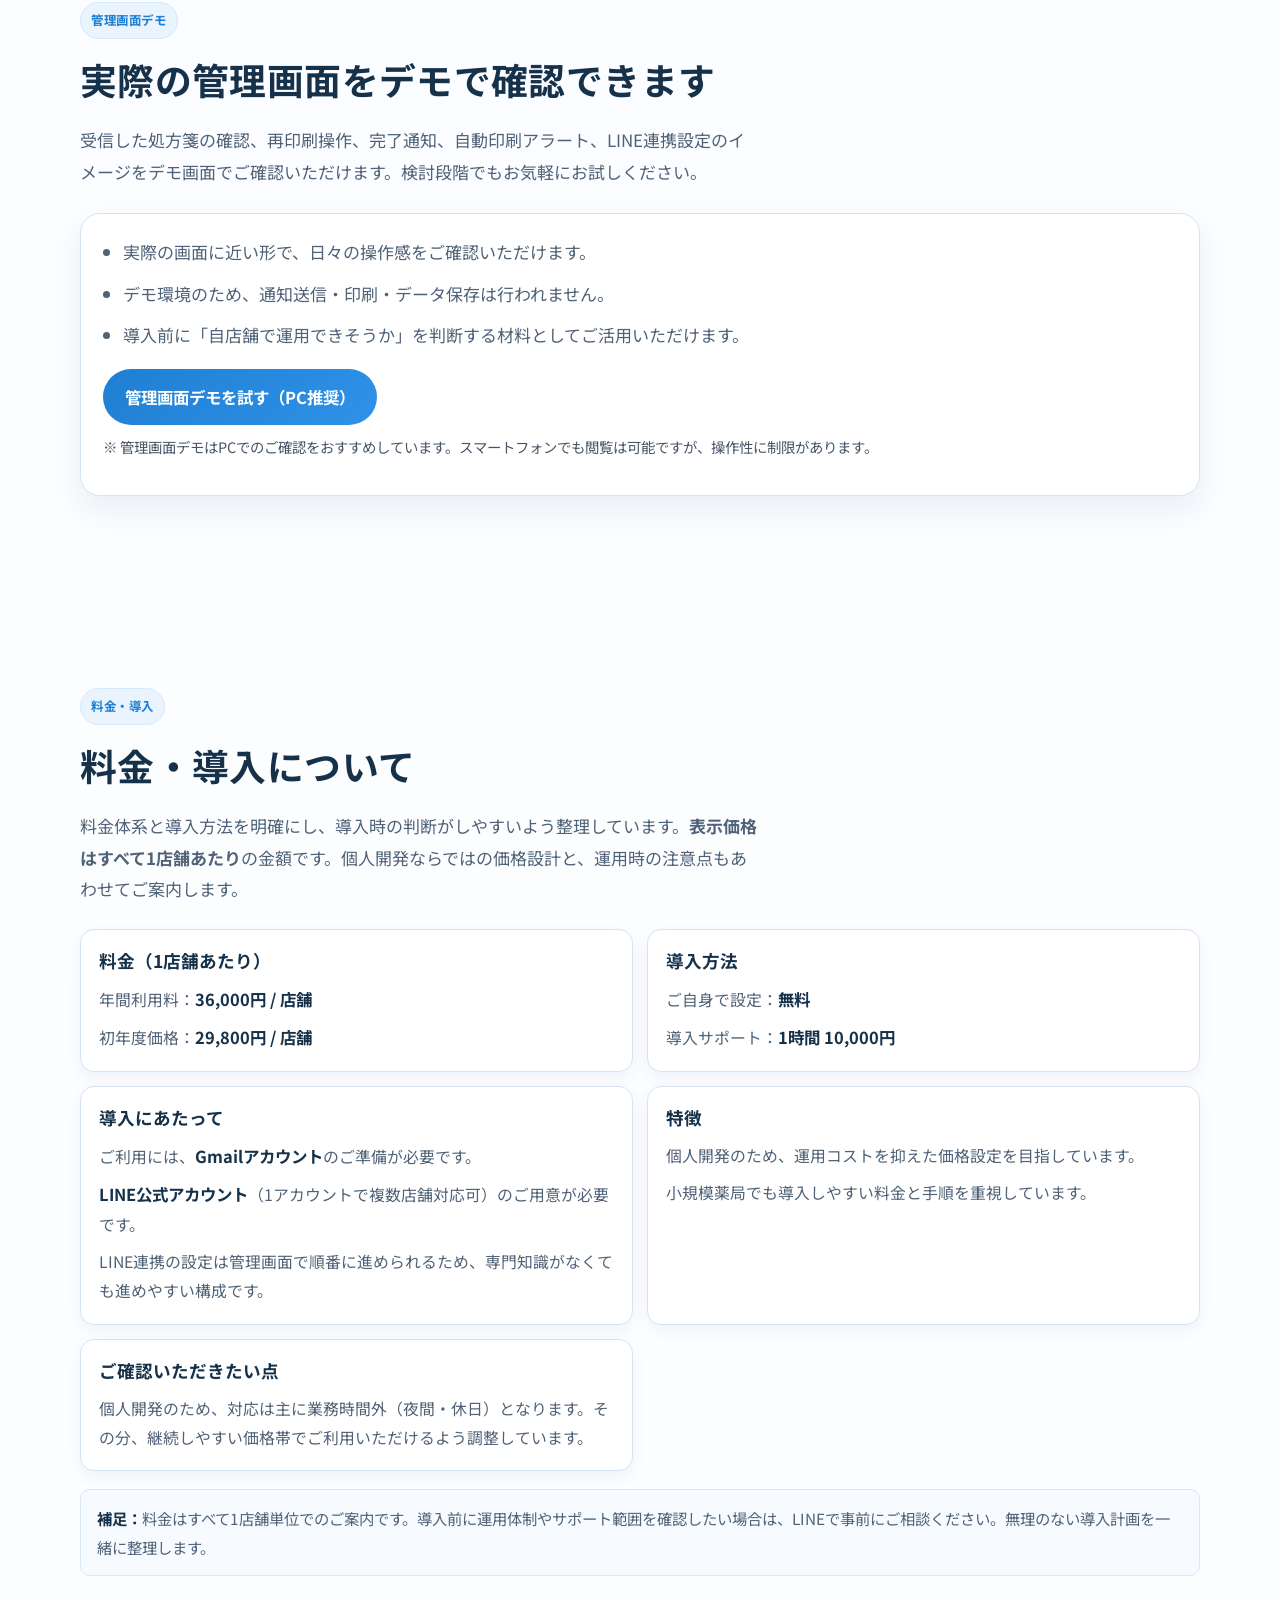
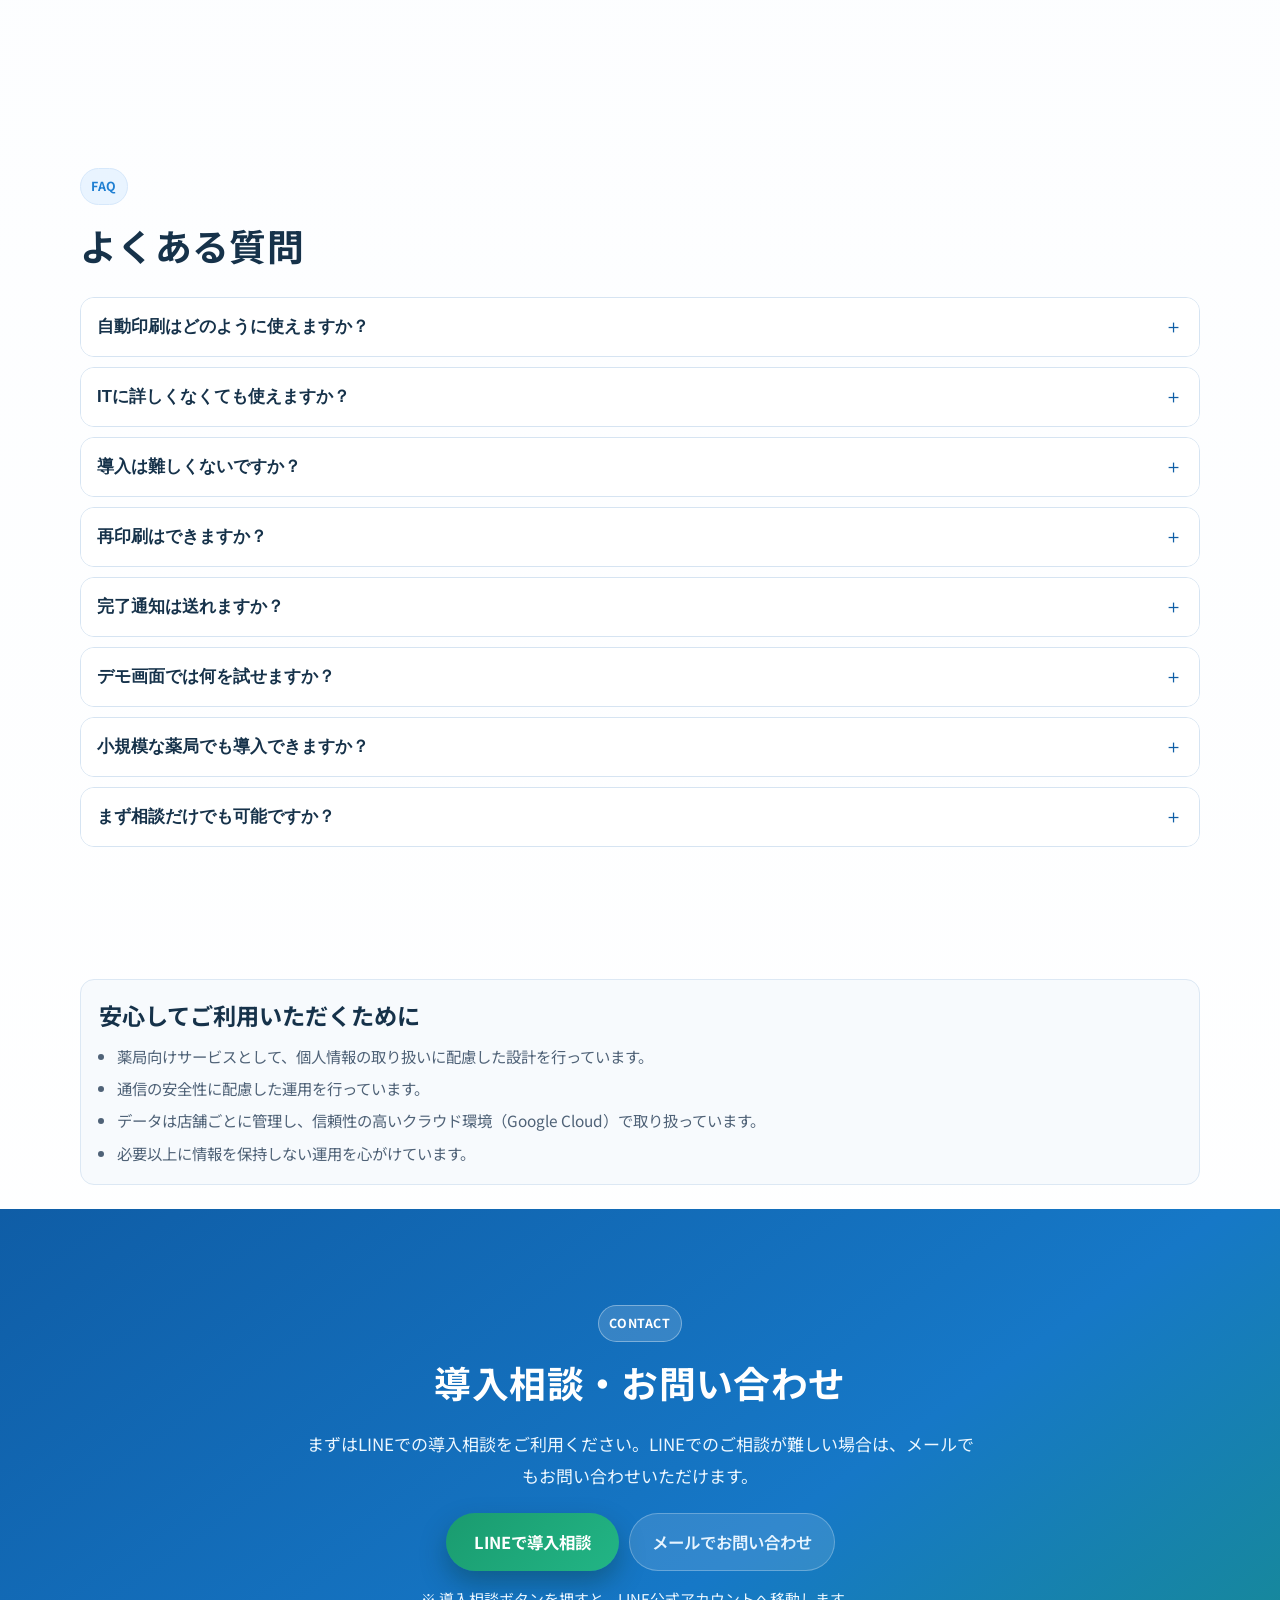
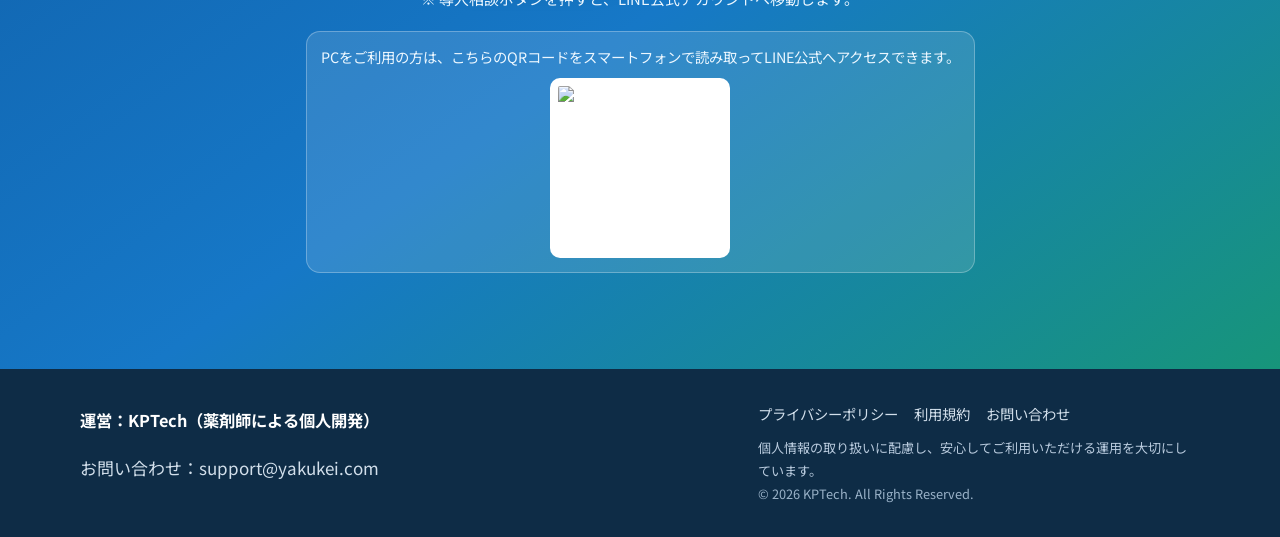
==== commit 5425552e: "Improve service section bullet copy and spacing" ====
--- a/index.html
+++ b/index.html
@@ -353,8 +353,14 @@
       margin: 0;
       padding-left: 20px;
       color: var(--text-soft);
-      display: grid;
-      gap: 9px;
+    }
+
+    .service-points li {
+      margin-bottom: 10px;
+    }
+
+    .service-points li:last-child {
+      margin-bottom: 0;
     }
 
     .development-background {
@@ -582,6 +588,7 @@
       place-items: center;
       padding: 18px;
       background: rgba(5, 12, 24, 0.72);
+      pointer-events: auto;
     }
 
     .patient-video-modal[hidden] {
@@ -595,6 +602,7 @@
       padding: 14px 14px 10px;
       position: relative;
       box-shadow: 0 20px 40px rgba(0, 0, 0, 0.38);
+      pointer-events: auto;
     }
 
     .patient-video-modal:not([hidden]) .patient-video-dialog {
@@ -616,6 +624,7 @@
       position: absolute;
       top: 8px;
       right: 8px;
+      z-index: 10;
       width: 34px;
       height: 34px;
       border-radius: 50%;
@@ -1026,12 +1035,12 @@
         <p class="section-intro">単なるLINE受付ではなく、受付から確認・自動印刷・再印刷・完了通知までを見据えた設計です。薬局現場の運用を踏まえ、過度な負担を増やさない導線を重視しています。</p>
         <div class="service-panel">
           <ul class="service-points">
-            <li>患者さんが予約しやすい、シンプルな受付フォームです。</li>
-            <li>薬局側では、受信した内容を管理しやすいシンプルな画面で確認できます。</li>
-            <li>予約された処方箋は自動で印刷されるため、作業の手間が増えません。必要に応じて再印刷も可能です。</li>
-            <li>印刷漏れがあった場合には、アラートで気づけるようにしています。</li>
-            <li>完了通知をLINEで送信できるため、患者さんにも状況が伝わりやすくなります。</li>
-            <li>導入用のマニュアルを用意しており、手順に沿って進めることができます。難しい場合は有償でのサポートもご利用いただけます。</li>
+            <li>予約処方箋を<strong>自動印刷</strong>し、確認後の準備へすぐ進める</li>
+            <li>受信内容を確認しやすい画面で整理し、判断と対応を進めやすくする</li>
+            <li>必要時は<strong>完了通知</strong>を<strong>LINE</strong>で送り、患者さんへ状況を伝えられる</li>
+            <li>印刷漏れは<strong>アラート</strong>で気づきやすく、見落としを防ぎやすい</li>
+            <li>必要に応じて<strong>再印刷</strong>でき、現場判断で柔軟に対応できる</li>
+            <li>導入マニュアルに沿って進められ、難しい場合は有償サポートも使える</li>
           </ul>
         </div>
         <div class="development-background">
@@ -1462,7 +1471,12 @@
       }
     });
 
-    patientVideoClose?.addEventListener('click', closePatientVideoModal);
+    if (patientVideoClose) {
+      patientVideoClose.addEventListener('click', (event) => {
+        event.stopPropagation();
+        closePatientVideoModal();
+      });
+    }
 
     patientVideoModal?.addEventListener('click', (event) => {
       if (event.target === patientVideoModal) {
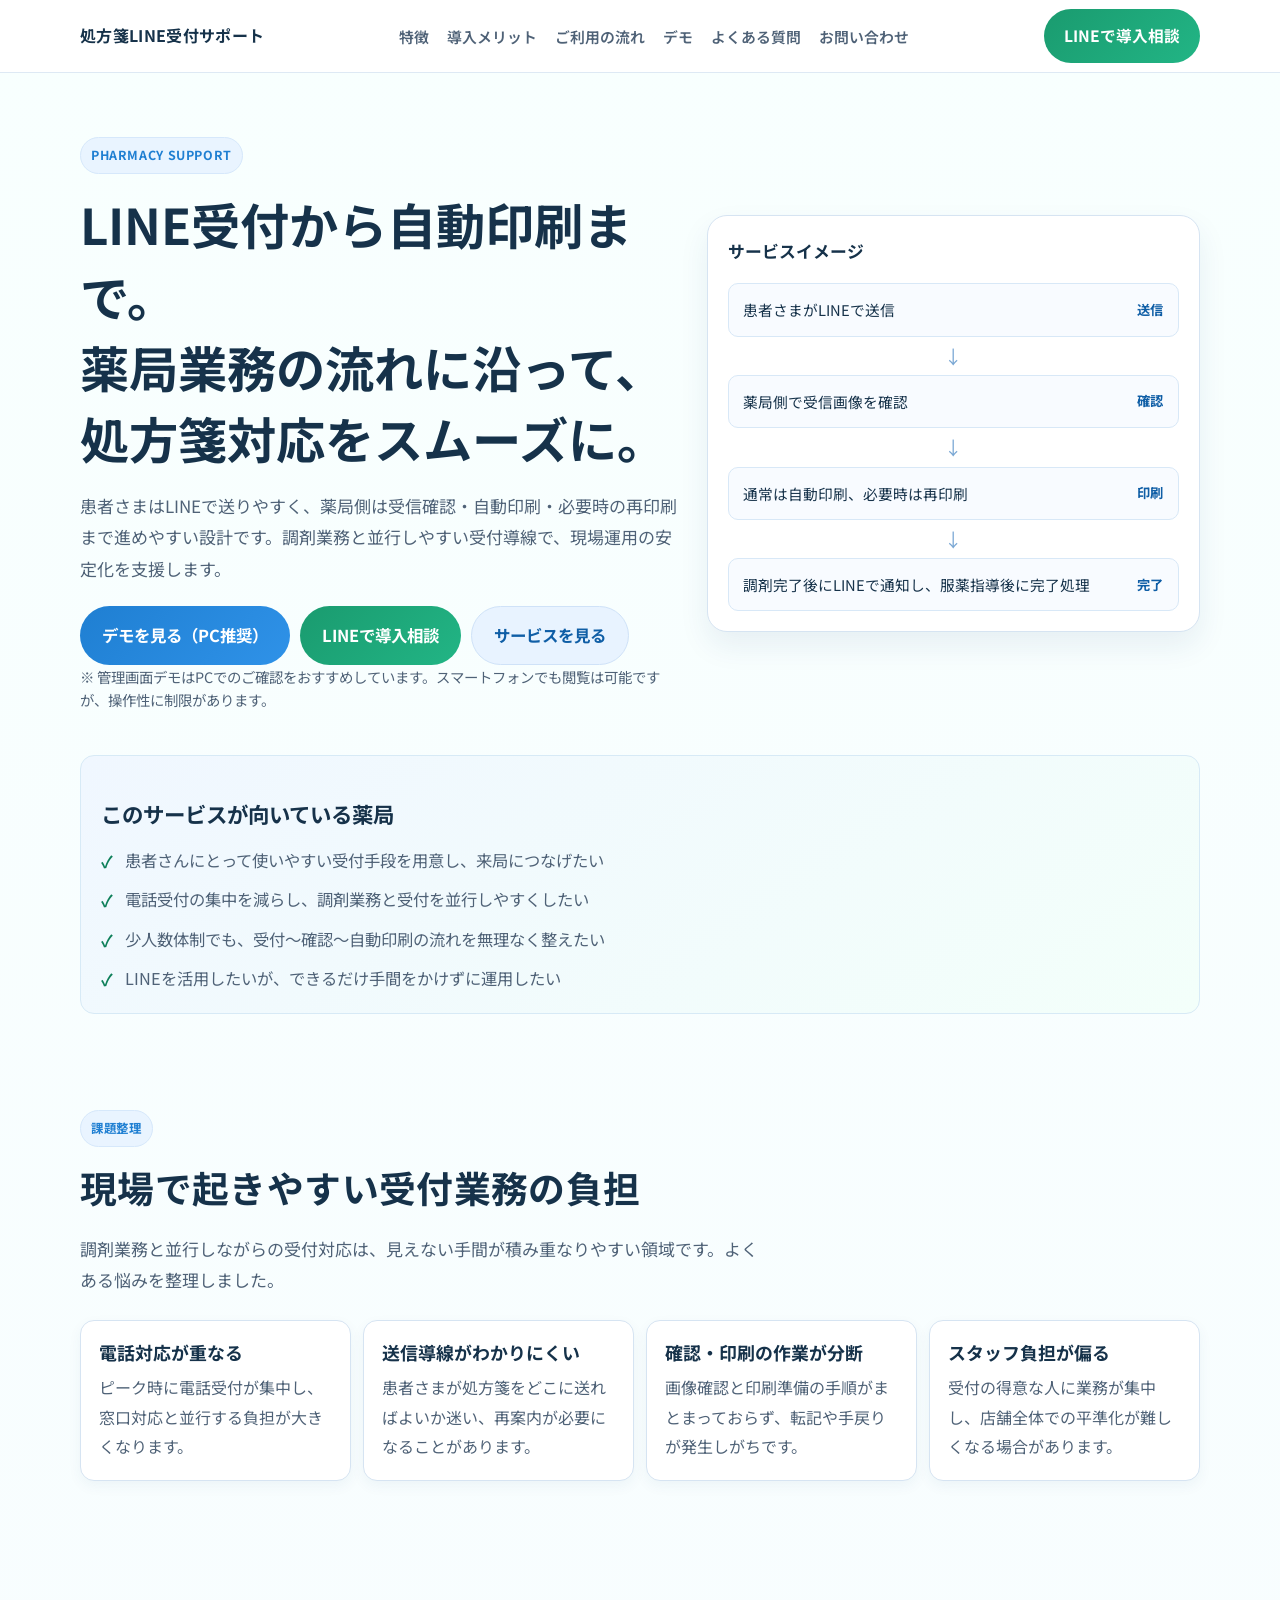
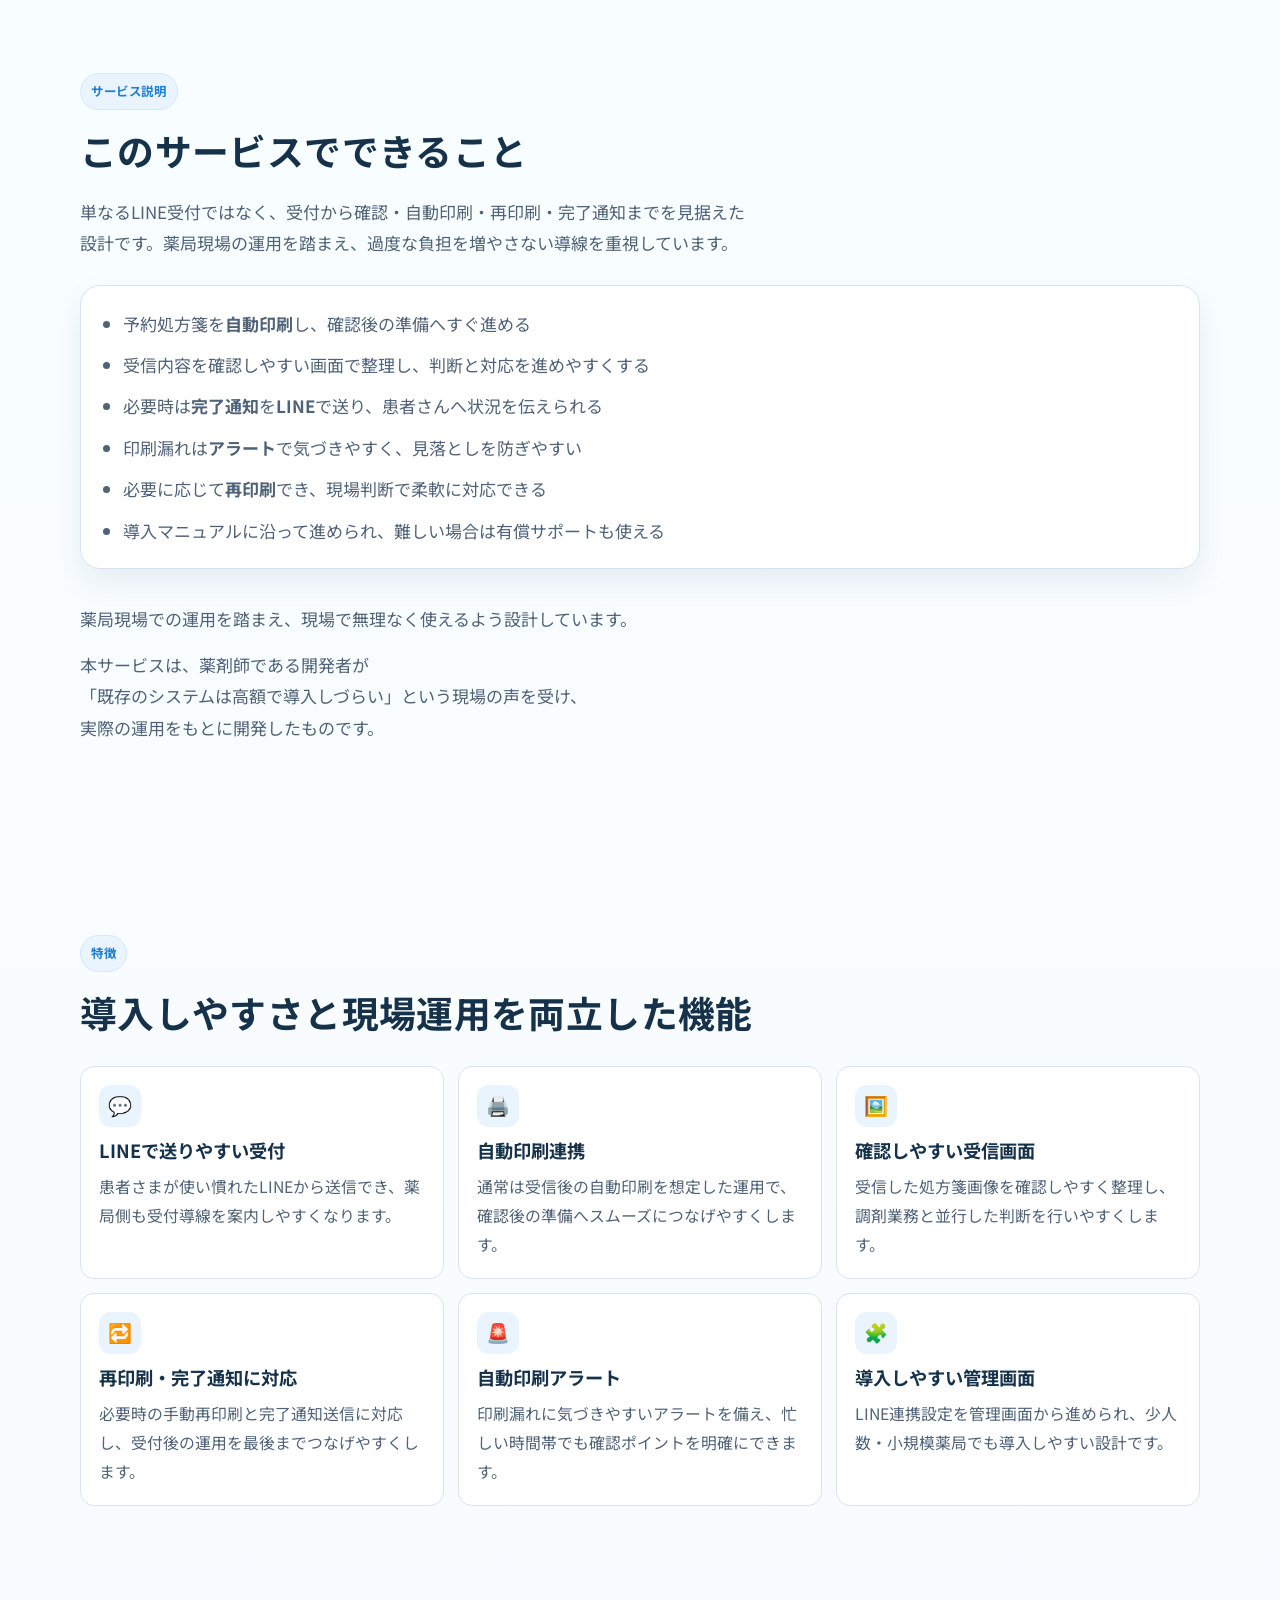
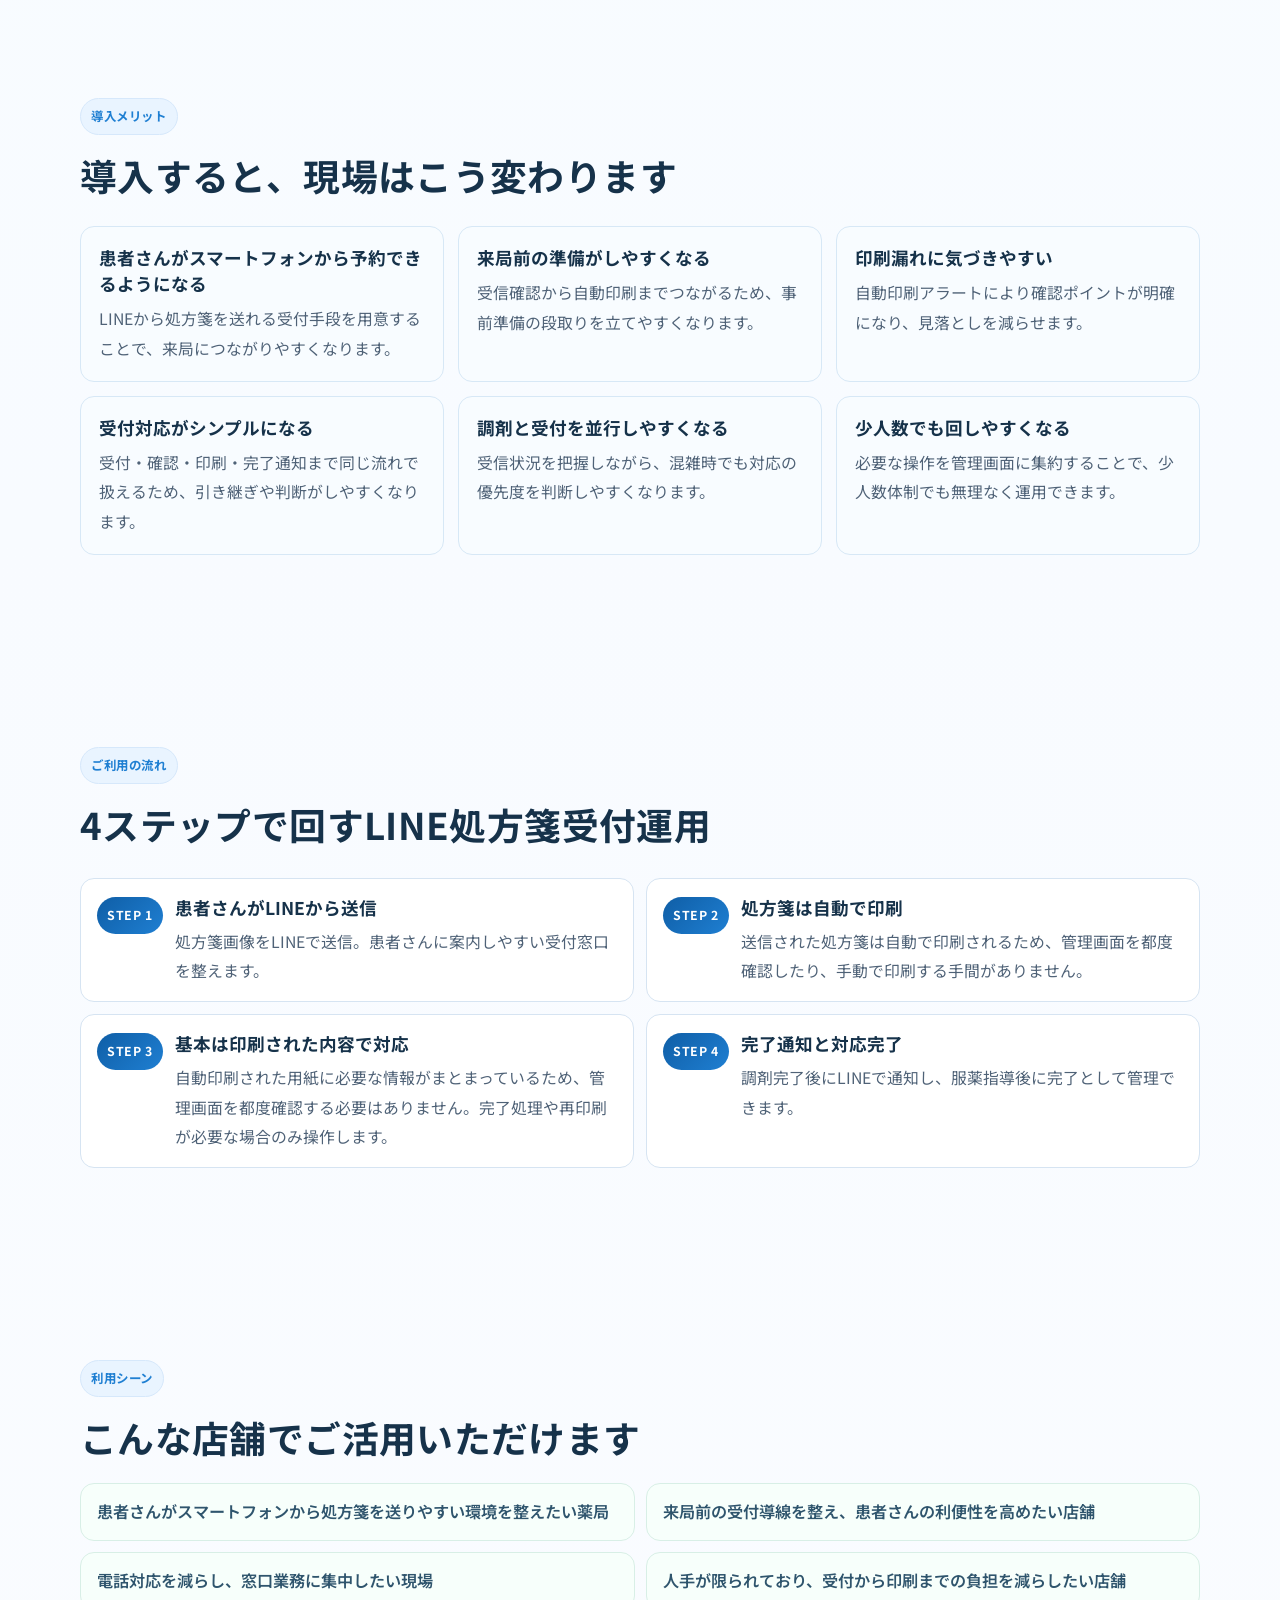
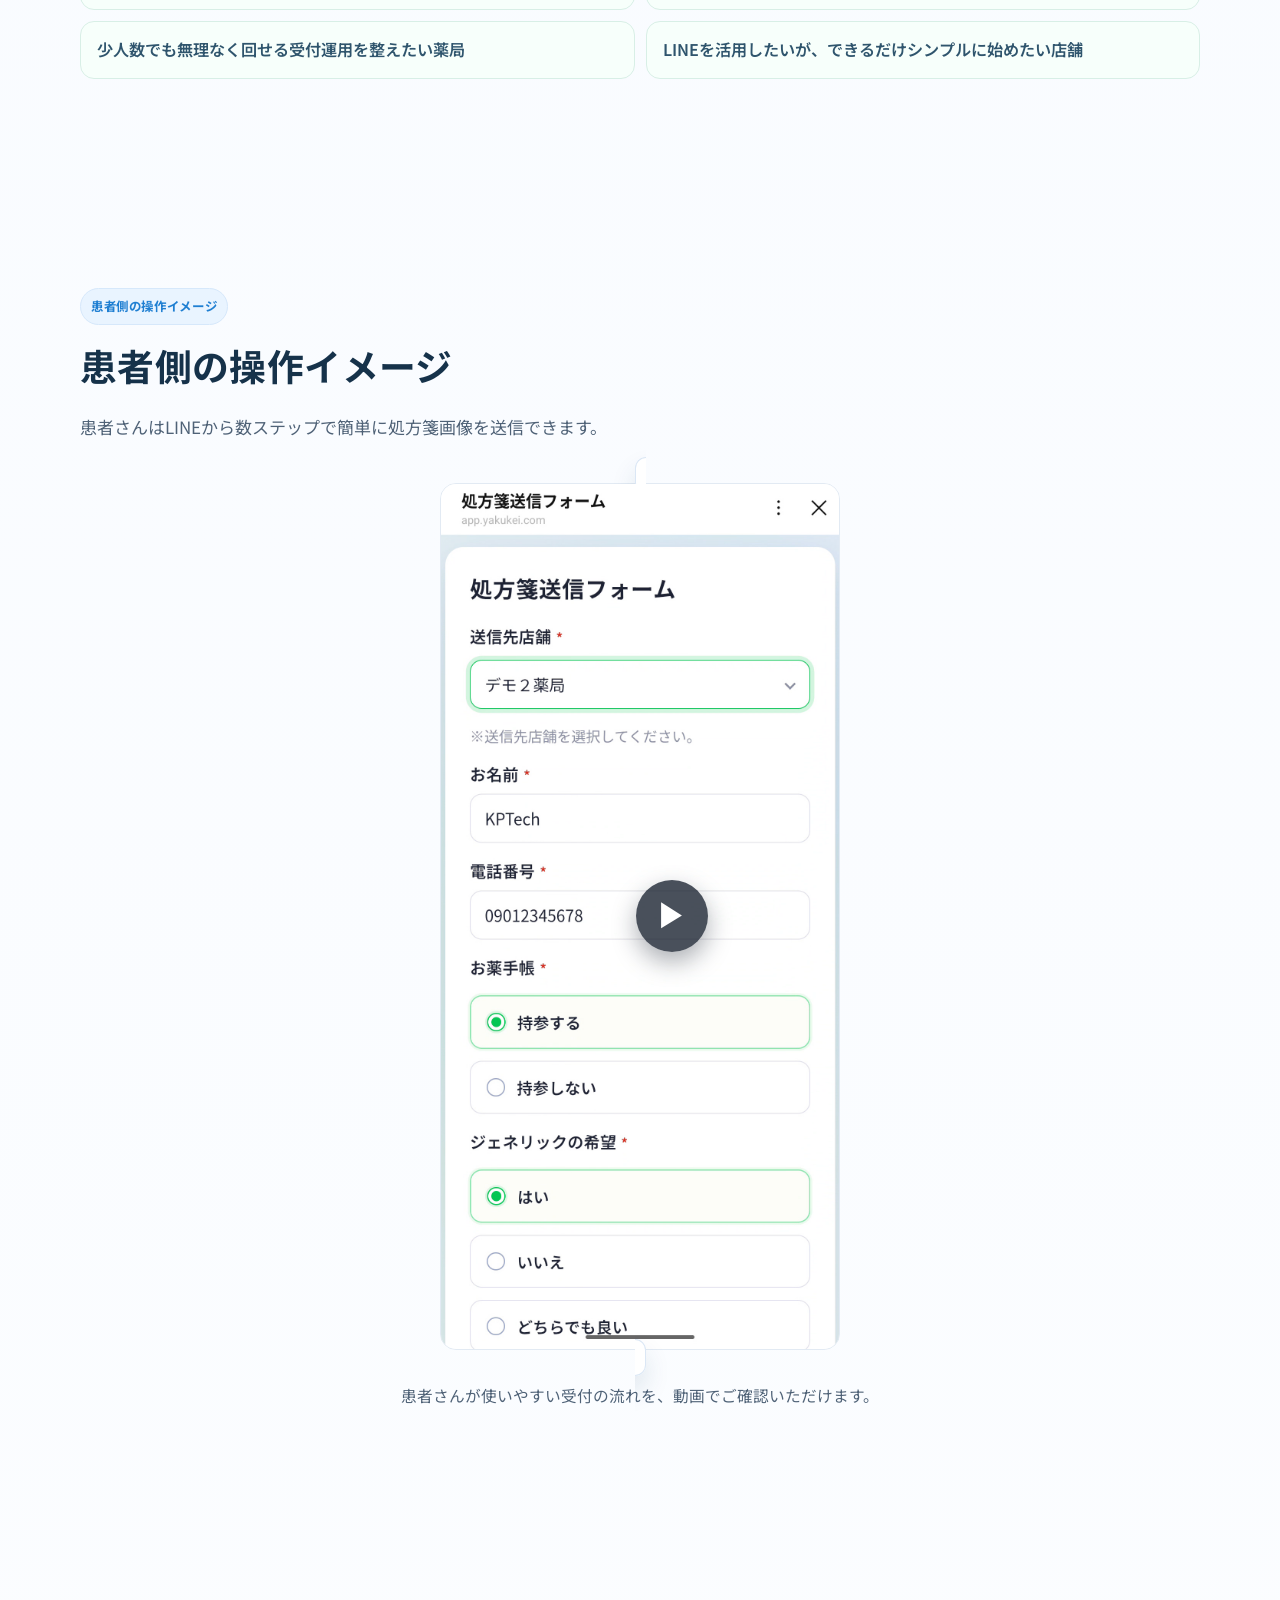
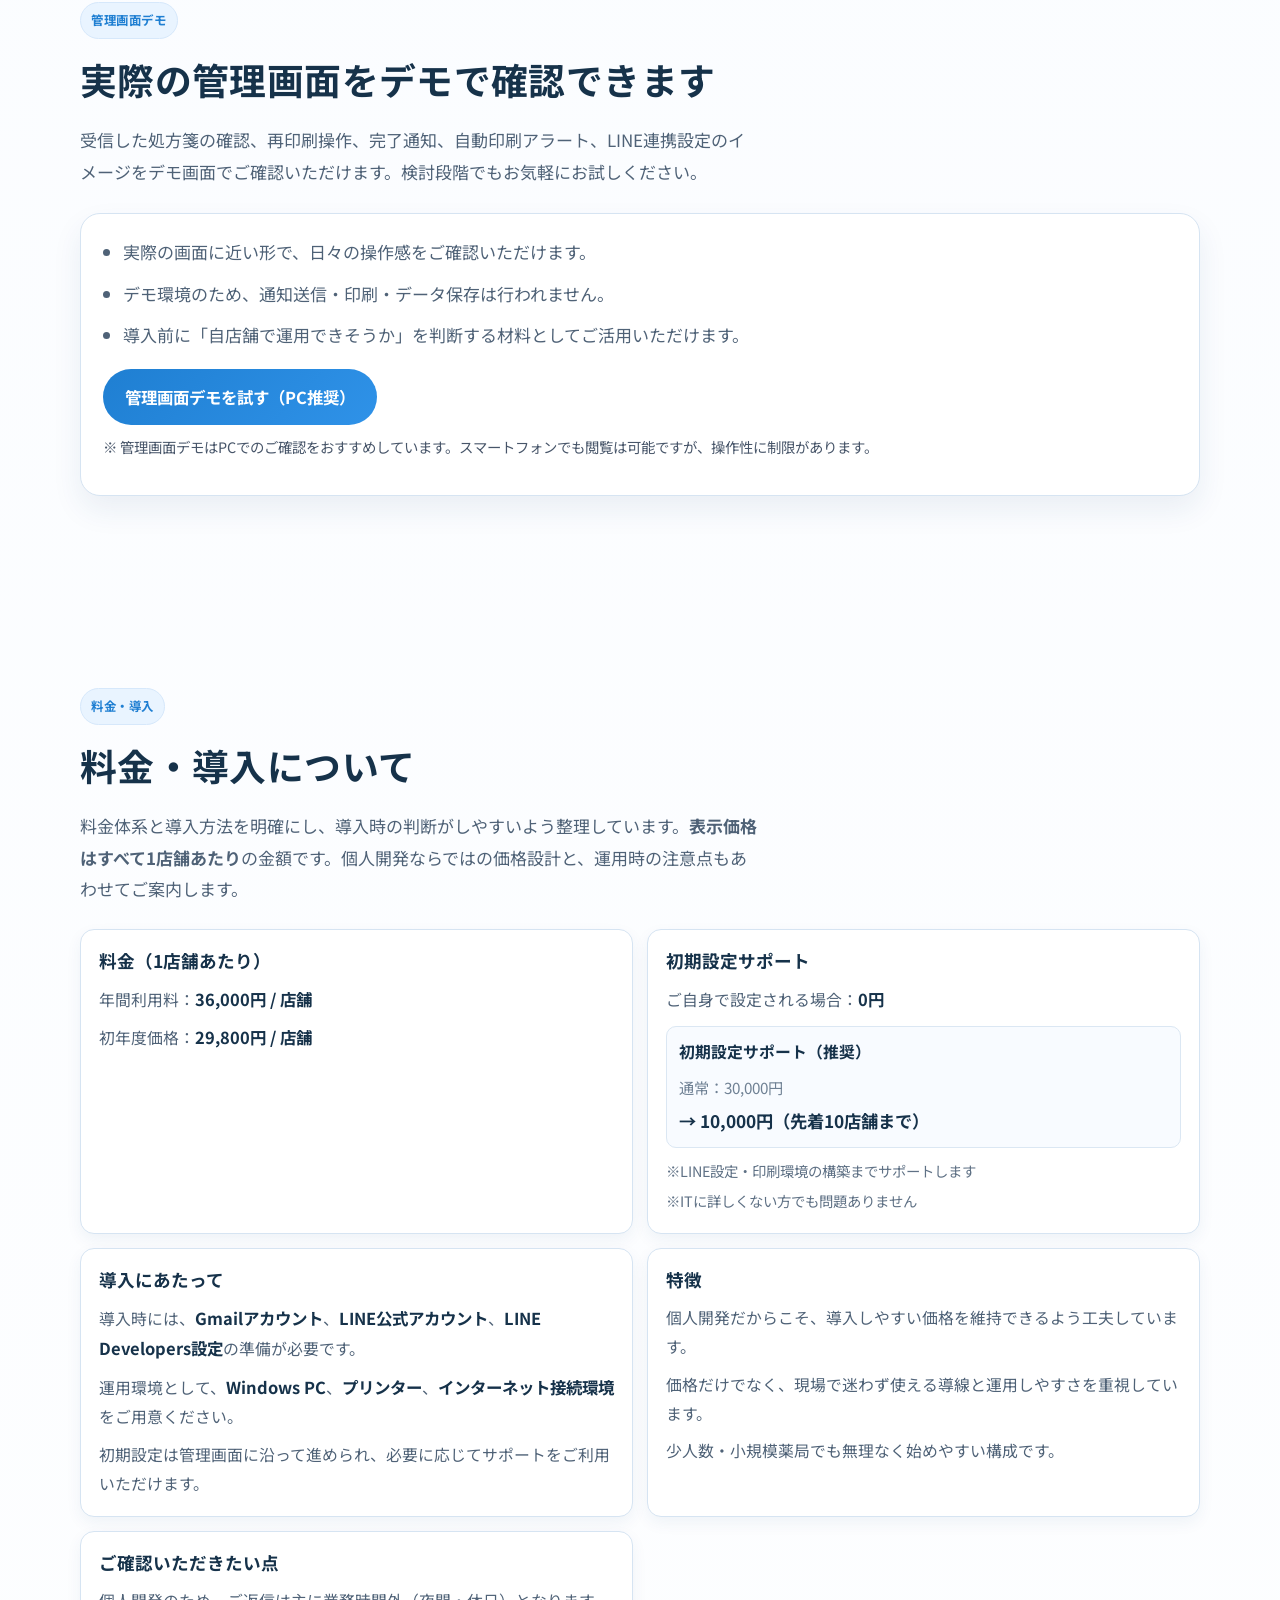
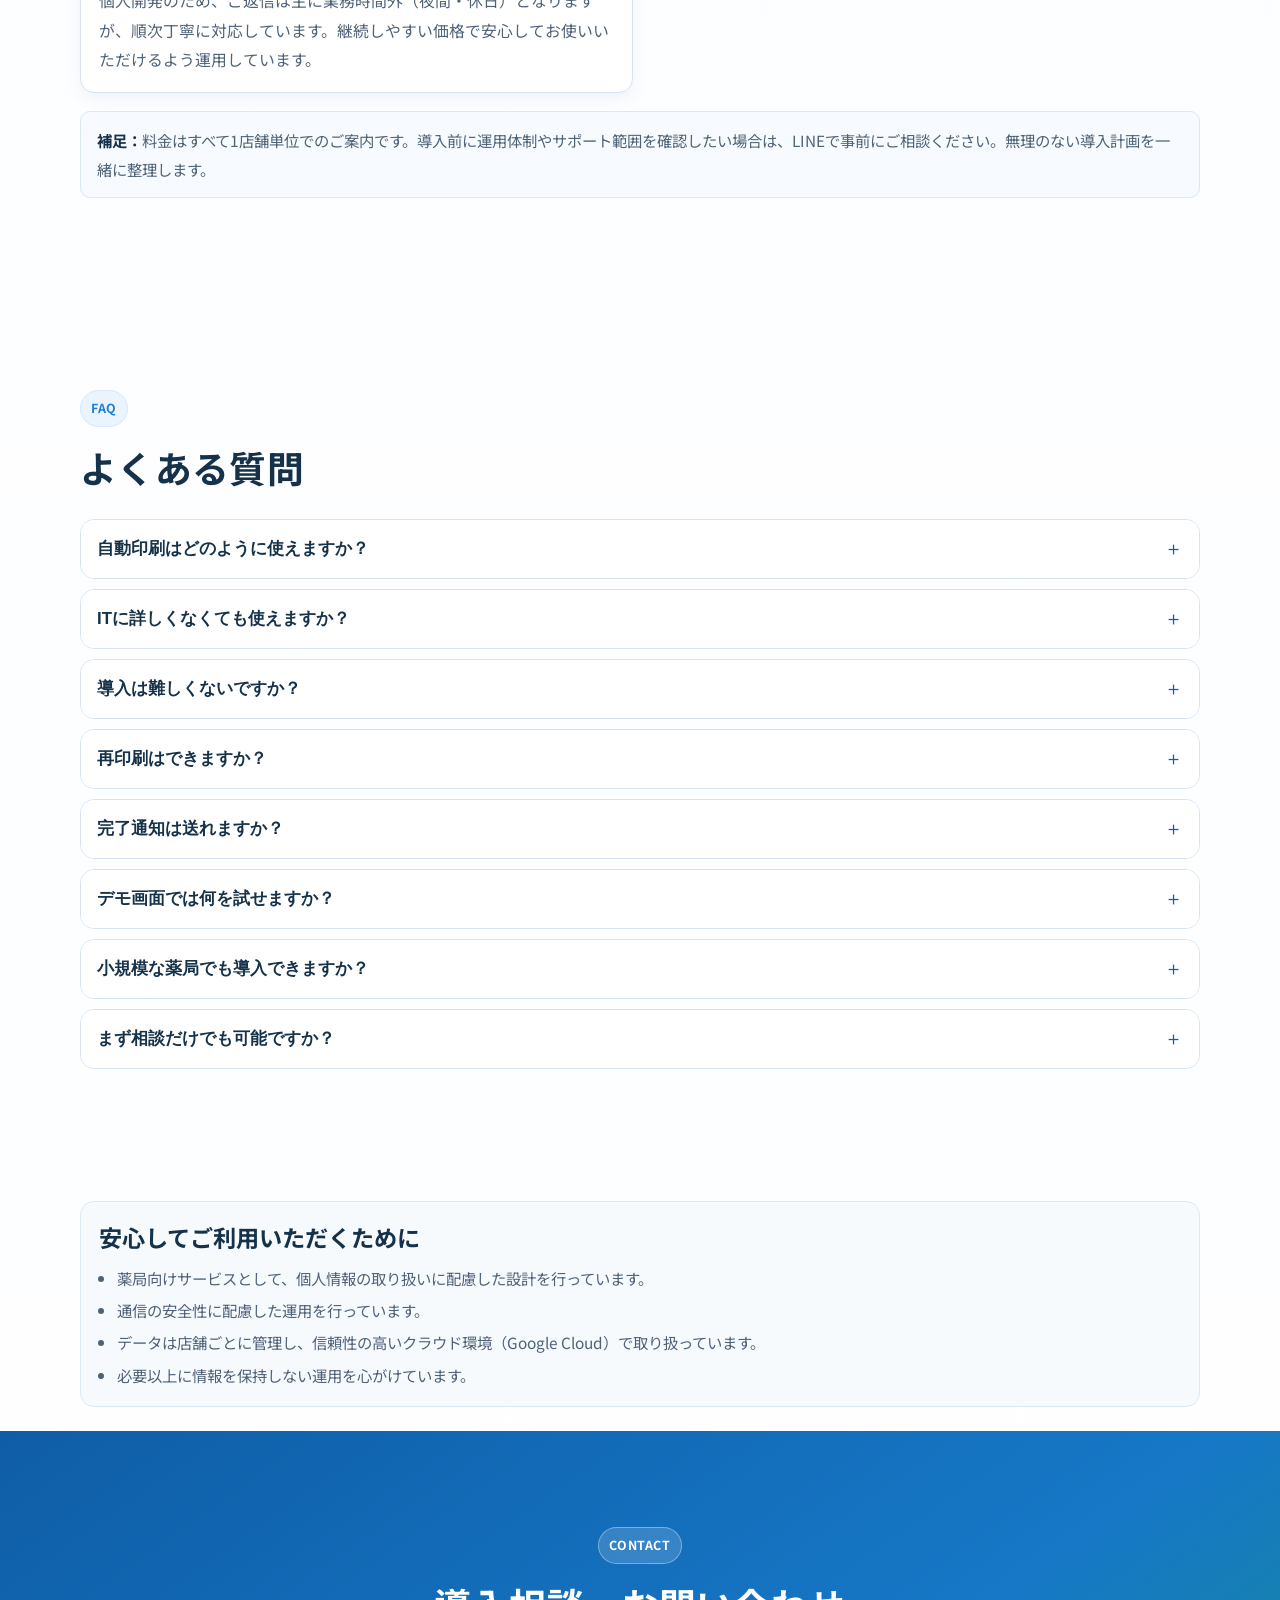
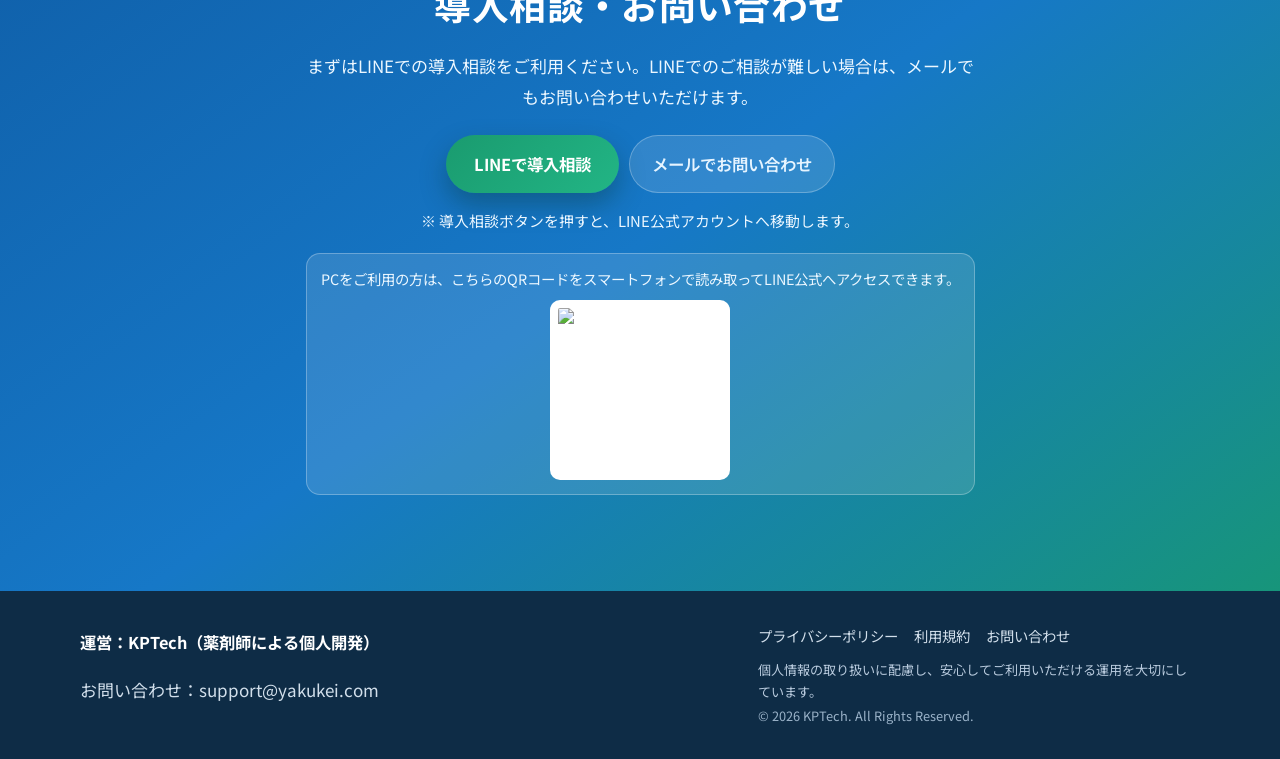
==== commit ca517664: "料金・導入セクションの訴求を初期設定サポート中心に改善" ====
--- a/index.html
+++ b/index.html
@@ -685,6 +685,51 @@
       font-size: 1.03rem;
     }
 
+    .support-list {
+      gap: 10px;
+    }
+
+    .support-plan {
+      margin-top: 2px;
+      padding: 10px 12px;
+      border: 1px solid #dbe7f3;
+      border-radius: 10px;
+      background: #f8fbff;
+    }
+
+    .support-plan-label {
+      margin: 0 0 6px;
+      color: var(--text);
+      font-weight: 700;
+    }
+
+    .support-plan-price {
+      margin: 0;
+      display: grid;
+      gap: 4px;
+      font-size: 0.95rem;
+    }
+
+    .support-plan-price .normal-price {
+      color: #6f8194;
+    }
+
+    .support-plan-price .campaign-price {
+      color: var(--text);
+      font-weight: 700;
+      font-size: 1.08rem;
+    }
+
+    .support-notes {
+      margin: 0;
+      padding: 0;
+      list-style: none;
+      display: grid;
+      gap: 4px;
+      font-size: 0.9rem;
+      color: #5f7185;
+    }
+
     .pricing-note {
       margin: 18px 0 0;
       padding: 14px 16px;
@@ -1240,31 +1285,44 @@
             </ul>
           </article>
           <article class="pricing-card">
-            <h3>導入方法</h3>
-            <ul class="price-list">
-              <li>ご自身で設定：<strong>無料</strong></li>
-              <li>導入サポート：<strong>1時間 10,000円</strong></li>
+            <h3>初期設定サポート</h3>
+            <ul class="price-list support-list">
+              <li>ご自身で設定される場合：<strong>0円</strong></li>
+              <li class="support-plan">
+                <p class="support-plan-label">初期設定サポート（推奨）</p>
+                <p class="support-plan-price">
+                  <span class="normal-price">通常：30,000円</span>
+                  <span class="campaign-price">→ 10,000円（先着10店舗まで）</span>
+                </p>
+              </li>
+              <li>
+                <ul class="support-notes">
+                  <li>※LINE設定・印刷環境の構築までサポートします</li>
+                  <li>※ITに詳しくない方でも問題ありません</li>
+                </ul>
+              </li>
             </ul>
           </article>
           <article class="pricing-card">
             <h3>導入にあたって</h3>
             <ul class="price-list">
-              <li>ご利用には、<strong>Gmailアカウント</strong>のご準備が必要です。</li>
-              <li><strong>LINE公式アカウント</strong>（1アカウントで複数店舗対応可）のご用意が必要です。</li>
-              <li>LINE連携の設定は管理画面で順番に進められるため、専門知識がなくても進めやすい構成です。</li>
+              <li>導入時には、<strong>Gmailアカウント</strong>、<strong>LINE公式アカウント</strong>、<strong>LINE Developers設定</strong>の準備が必要です。</li>
+              <li>運用環境として、<strong>Windows PC</strong>、<strong>プリンター</strong>、<strong>インターネット接続環境</strong>をご用意ください。</li>
+              <li>初期設定は管理画面に沿って進められ、必要に応じてサポートをご利用いただけます。</li>
             </ul>
           </article>
           <article class="pricing-card">
             <h3>特徴</h3>
             <ul class="price-list">
-              <li>個人開発のため、運用コストを抑えた価格設定を目指しています。</li>
-              <li>小規模薬局でも導入しやすい料金と手順を重視しています。</li>
+              <li>個人開発だからこそ、導入しやすい価格を維持できるよう工夫しています。</li>
+              <li>価格だけでなく、現場で迷わず使える導線と運用しやすさを重視しています。</li>
+              <li>少人数・小規模薬局でも無理なく始めやすい構成です。</li>
             </ul>
           </article>
           <article class="pricing-card">
             <h3>ご確認いただきたい点</h3>
             <ul class="price-list">
-              <li>個人開発のため、対応は主に業務時間外（夜間・休日）となります。その分、継続しやすい価格帯でご利用いただけるよう調整しています。</li>
+              <li>個人開発のため、ご返信は主に業務時間外（夜間・休日）となりますが、順次丁寧に対応しています。継続しやすい価格で安心してお使いいただけるよう運用しています。</li>
             </ul>
           </article>
         </div>
@@ -1302,7 +1360,7 @@
               <span class="symbol" aria-hidden="true">＋</span>
             </button>
             <div class="faq-answer" id="faq-a2" role="region" aria-labelledby="faq-q2">
-              <p>LINE連携などの準備は必要ですが、管理画面から手順に沿って進められるようにしています。設定に不安がある場合は、導入サポート（1時間 10,000円）もご利用いただけます。</p>
+              <p>LINE連携などの準備は必要ですが、管理画面から手順に沿って進められるようにしています。設定に不安がある場合は、初期設定サポート（通常30,000円 → 先着10店舗まで10,000円）をご利用いただけます。</p>
             </div>
           </article>
           <article class="faq-item">
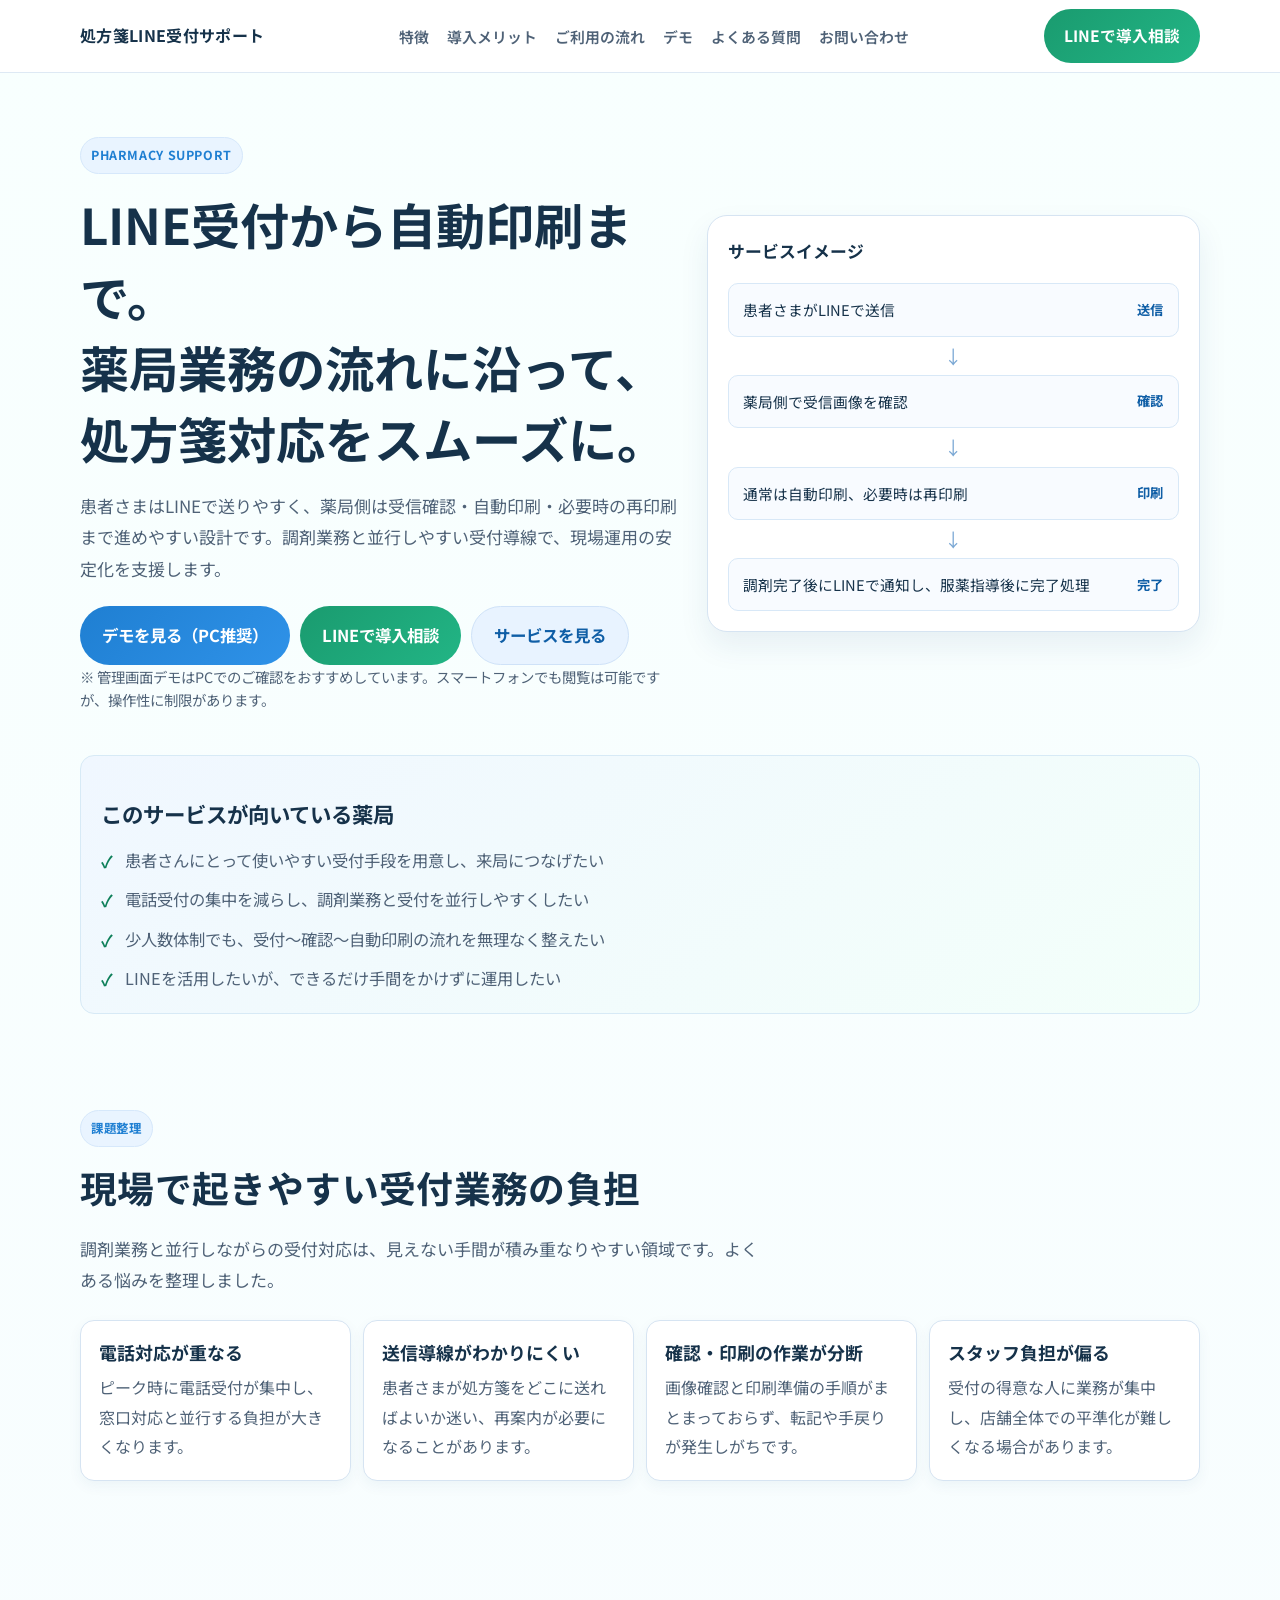
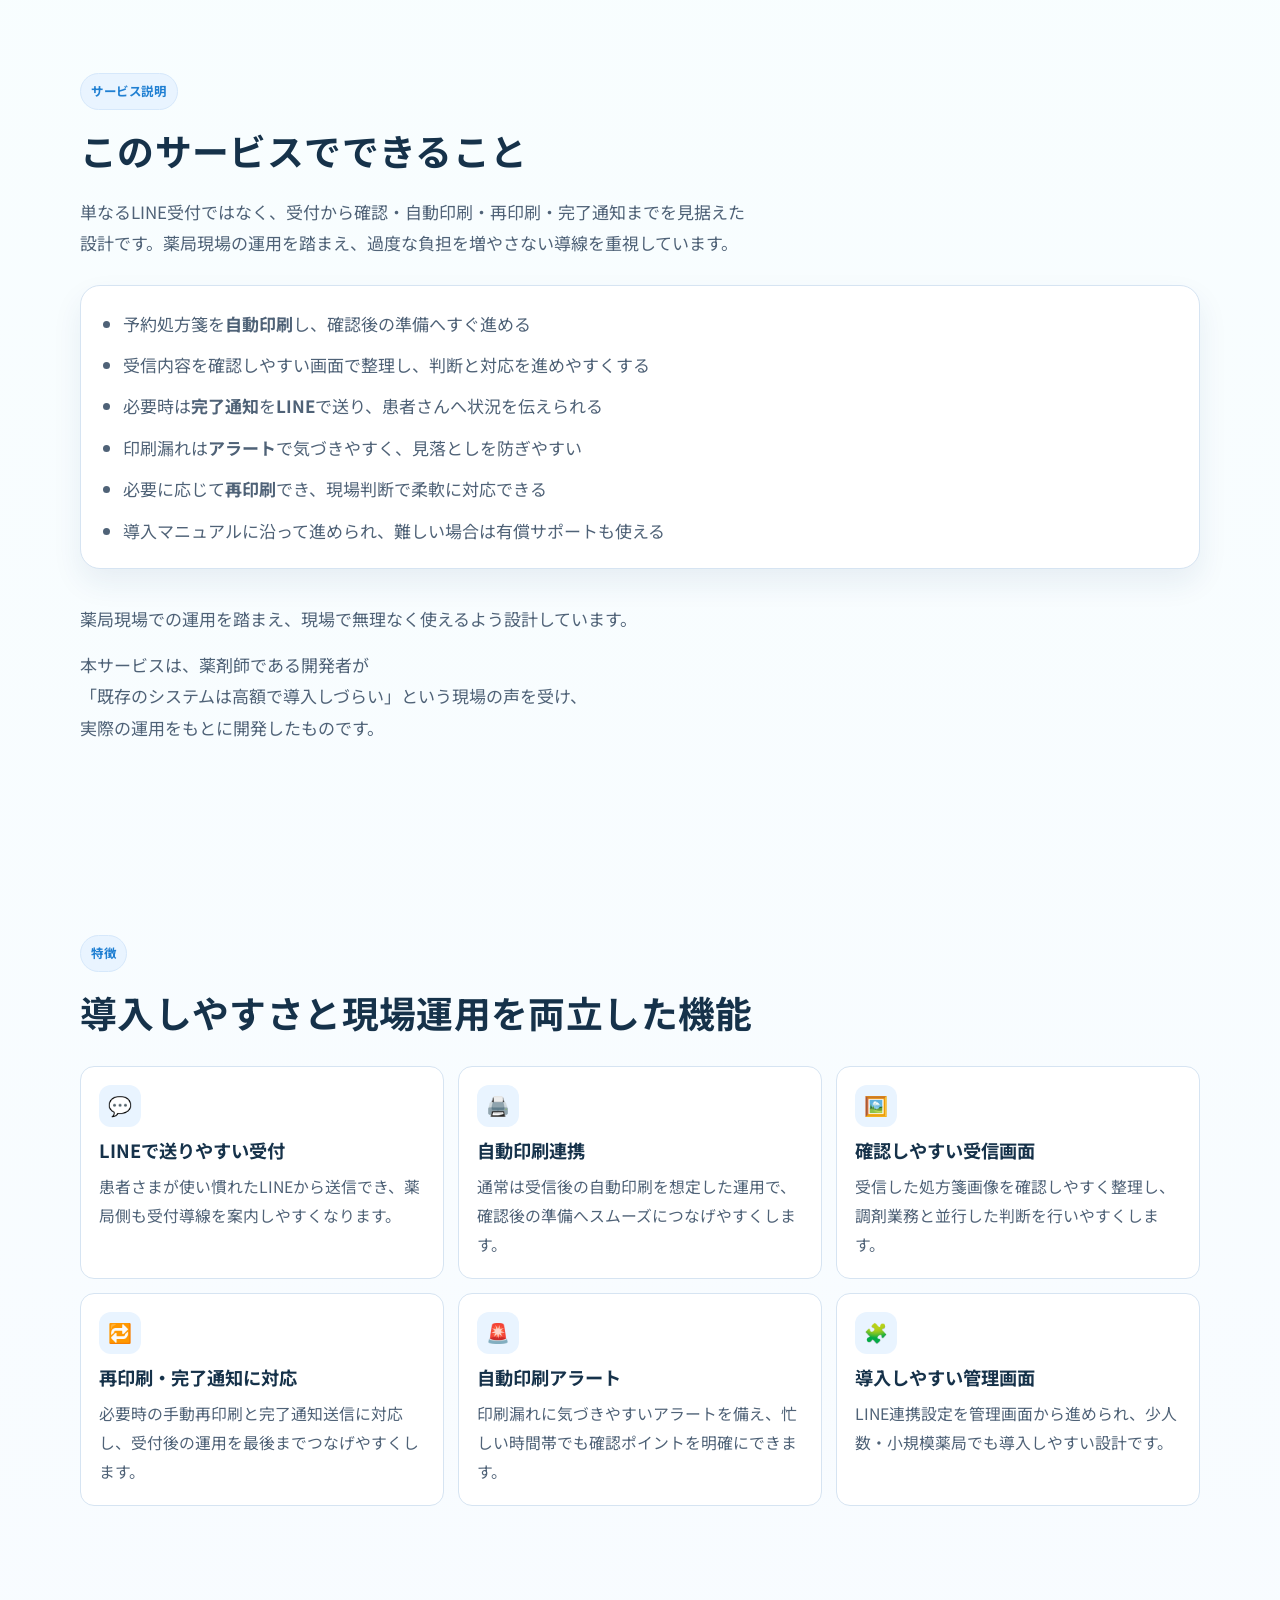
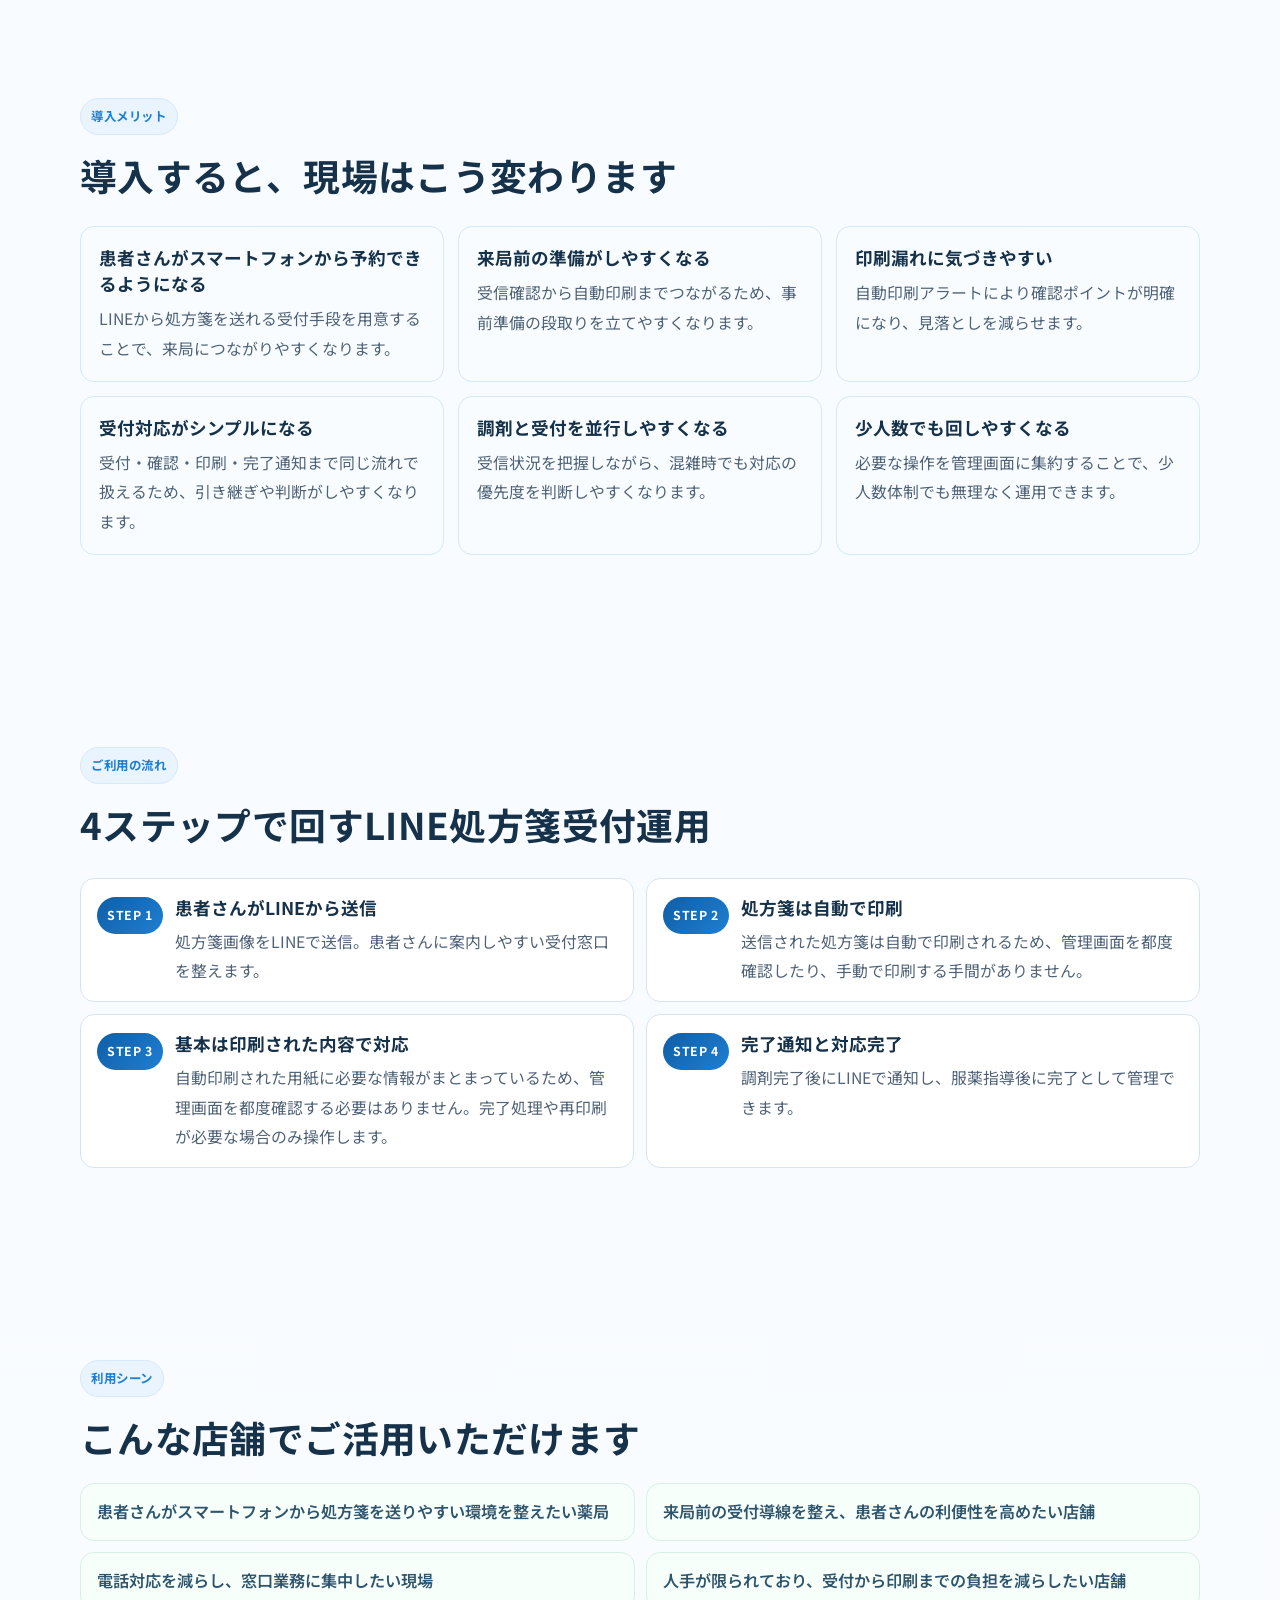
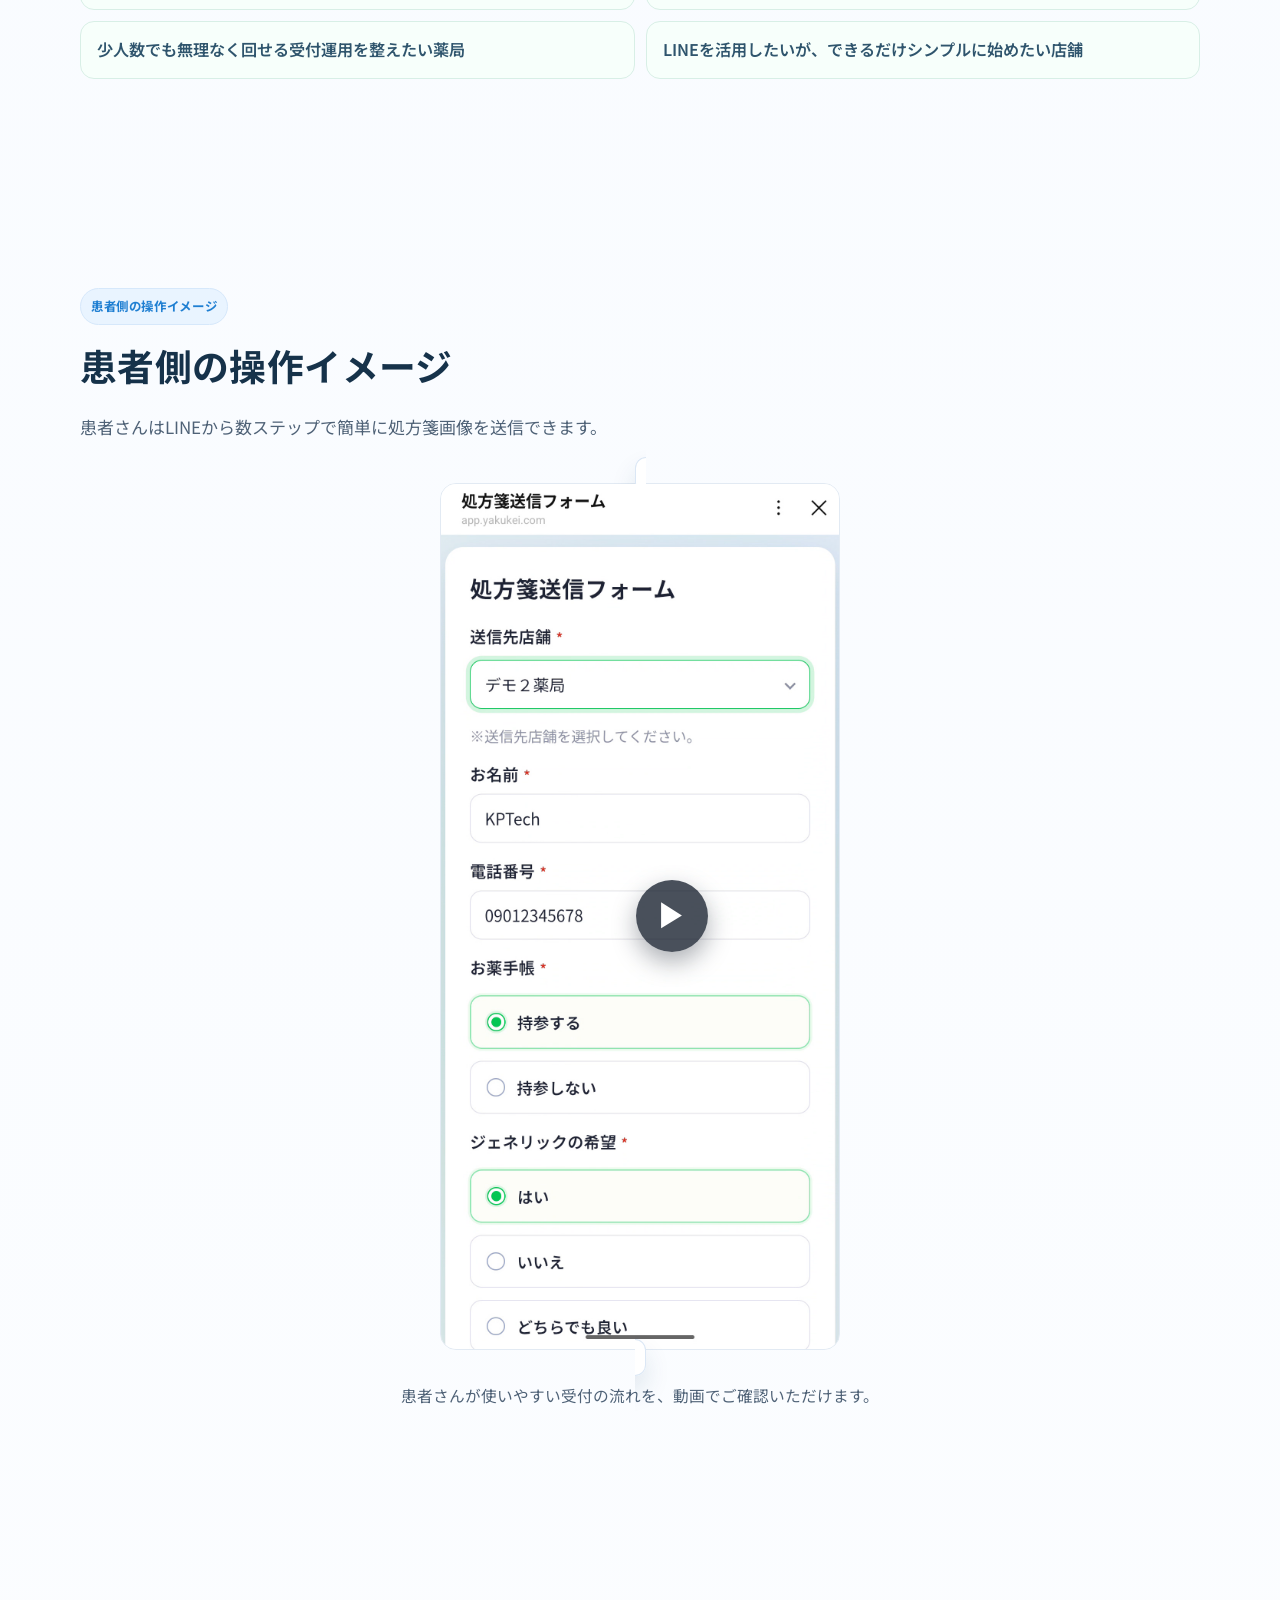
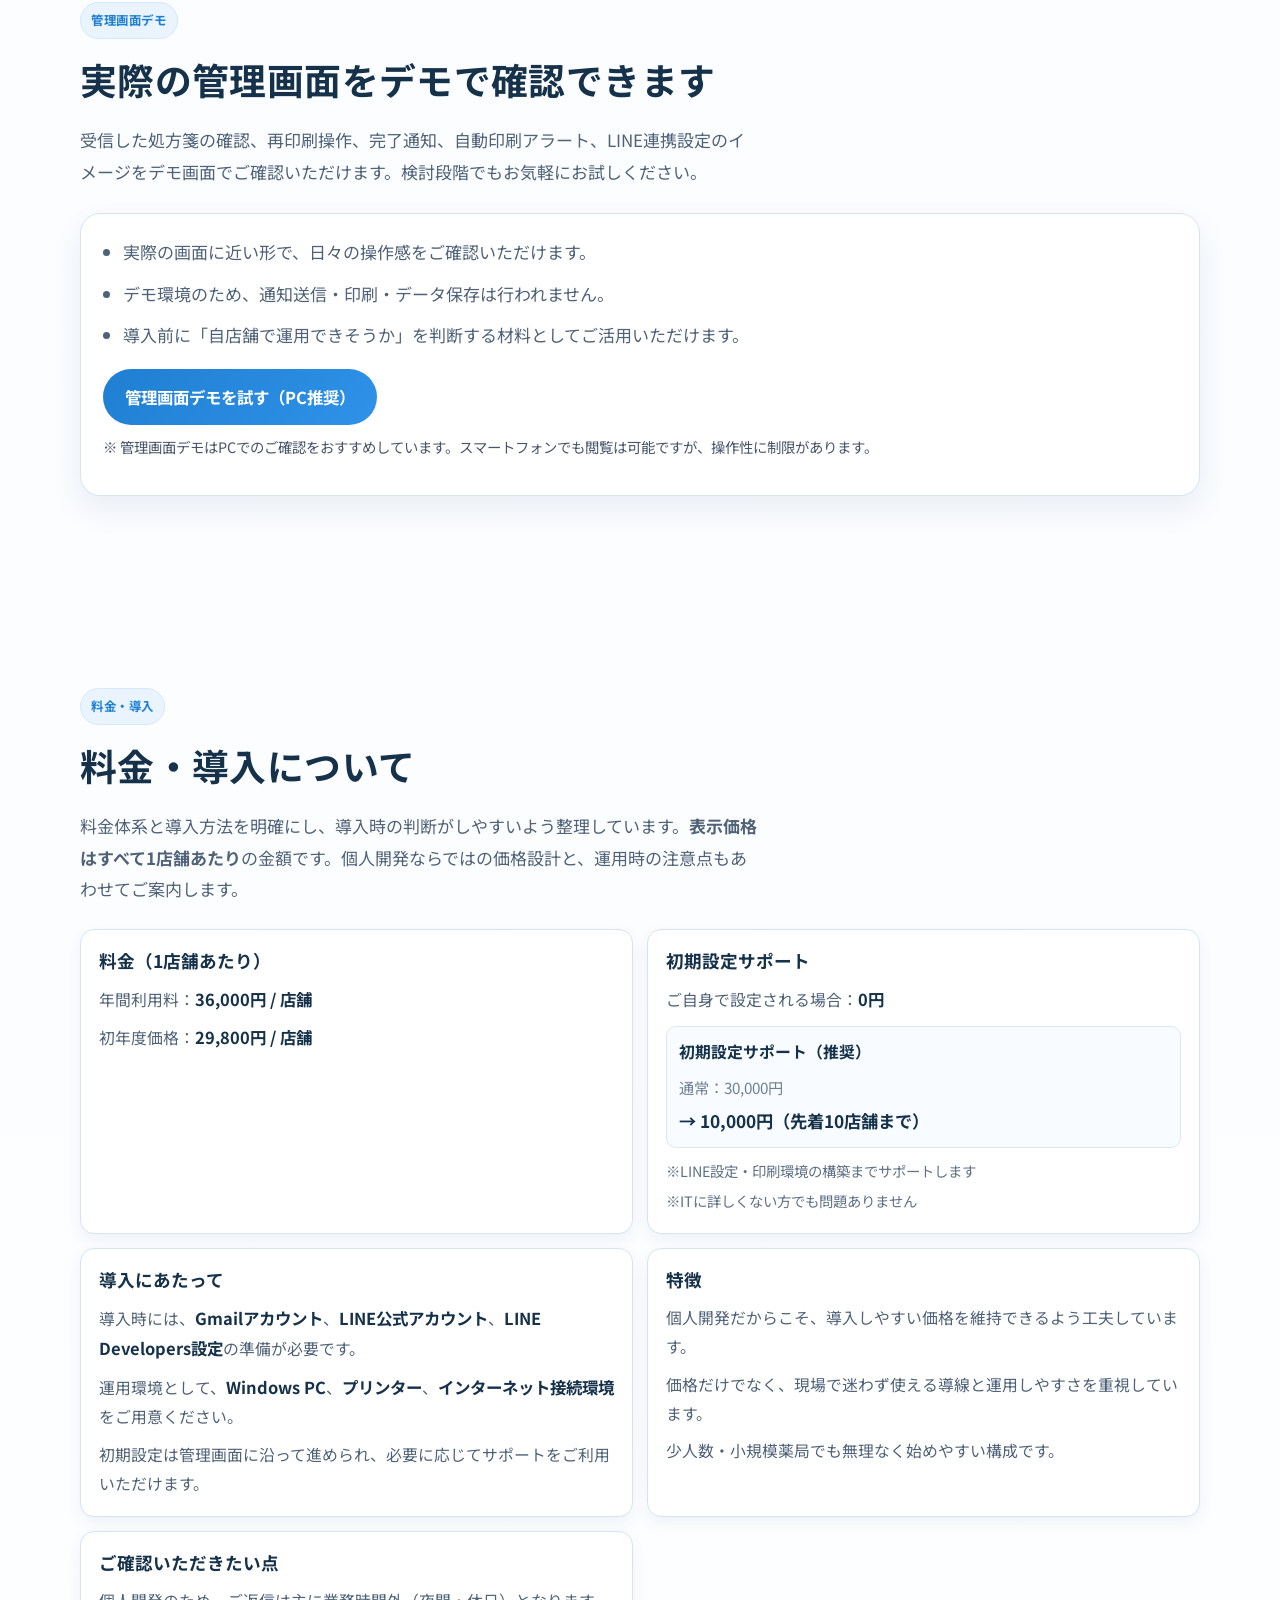
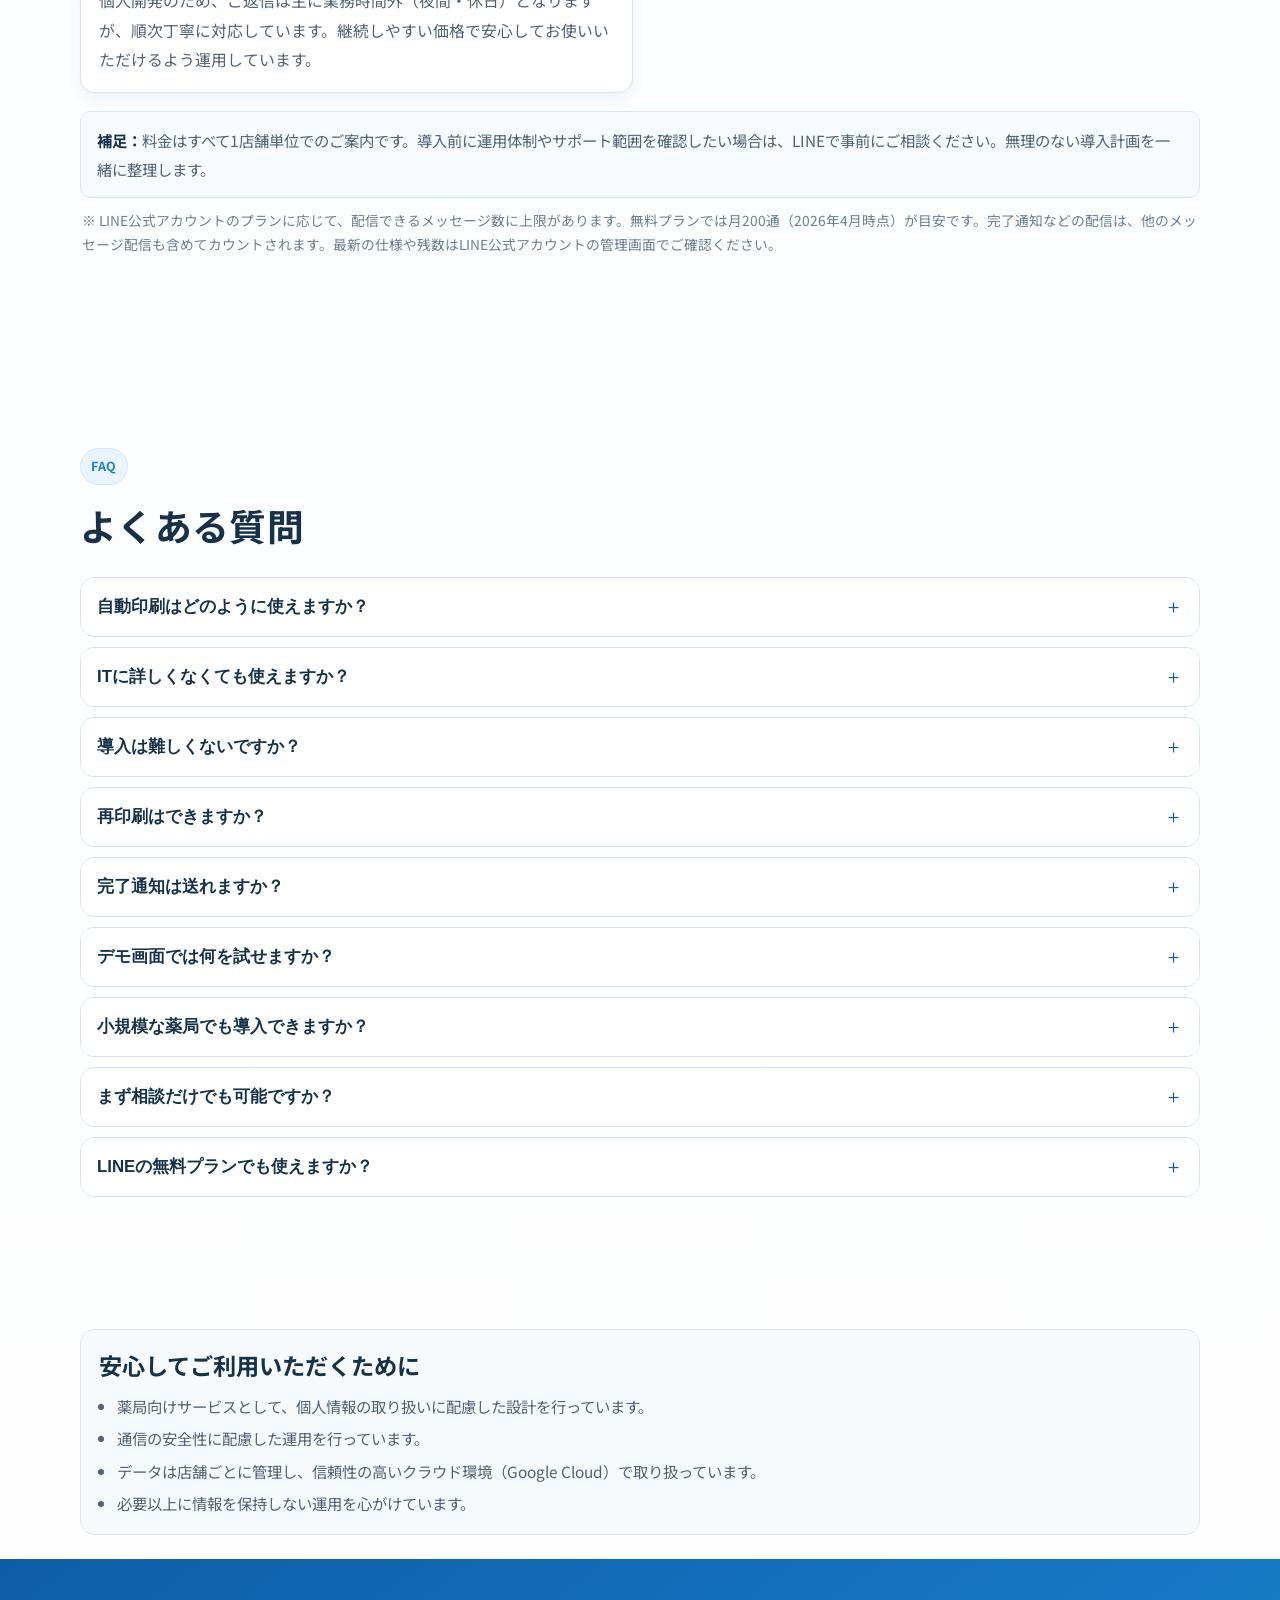
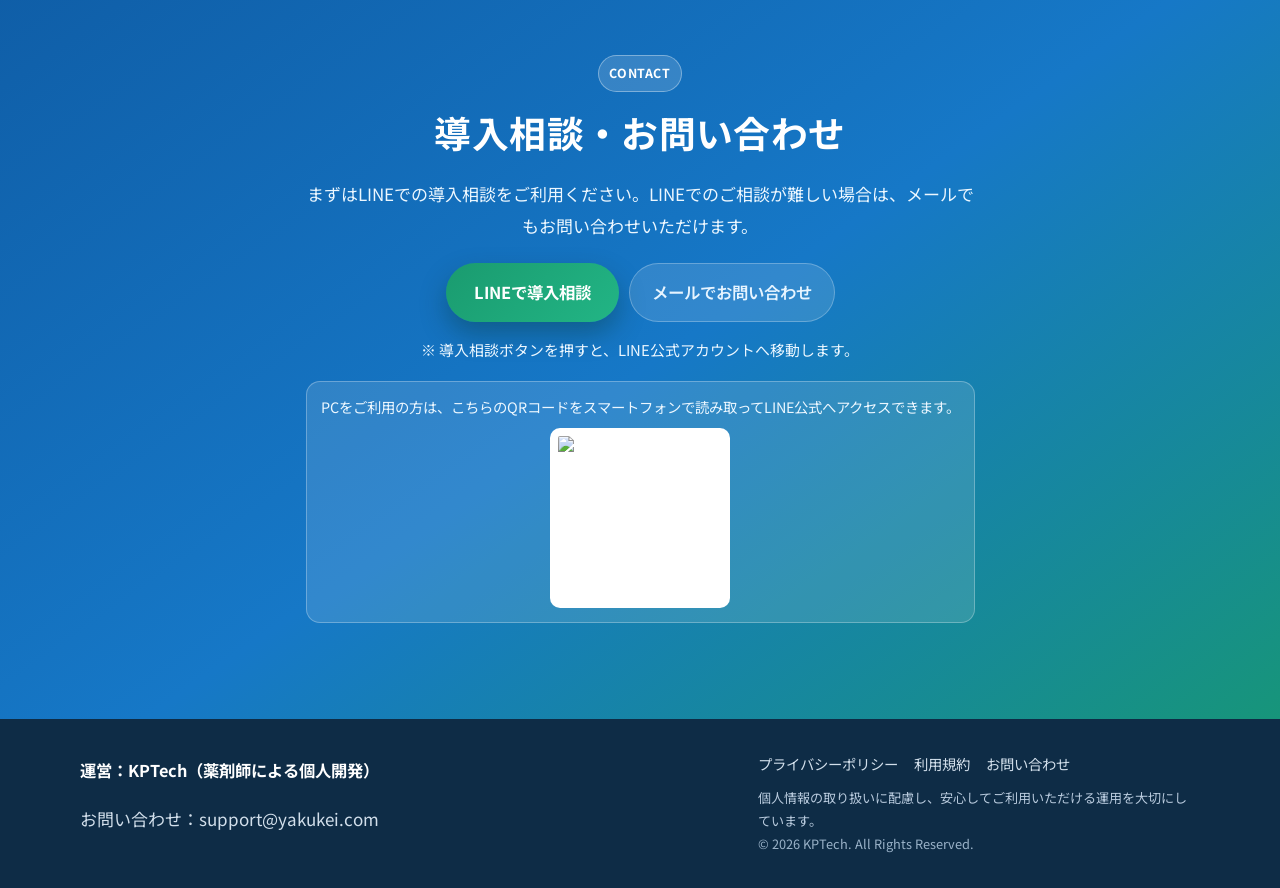
==== commit b5cc1142: "LPにLINE無料プランの配信上限注記とFAQを追加" ====
--- a/index.html
+++ b/index.html
@@ -744,6 +744,13 @@
       color: var(--text);
     }
 
+    .pricing-subnote {
+      margin: 10px 2px 0;
+      color: #6b7f93;
+      font-size: 0.86rem;
+      line-height: 1.75;
+    }
+
     /* FAQ */
     .faq-list {
       margin-top: 24px;
@@ -1327,6 +1334,7 @@
           </article>
         </div>
         <p class="pricing-note"><strong>補足：</strong>料金はすべて1店舗単位でのご案内です。導入前に運用体制やサポート範囲を確認したい場合は、LINEで事前にご相談ください。無理のない導入計画を一緒に整理します。</p>
+        <p class="pricing-subnote">※ LINE公式アカウントのプランに応じて、配信できるメッセージ数に上限があります。無料プランでは月200通（2026年4月時点）が目安です。完了通知などの配信は、他のメッセージ配信も含めてカウントされます。最新の仕様や残数はLINE公式アカウントの管理画面でご確認ください。</p>
       </div>
     </section>
 
@@ -1406,6 +1414,15 @@
             </button>
             <div class="faq-answer" id="faq-a7" role="region" aria-labelledby="faq-q7">
               <p>もちろん可能です。現場の課題や運用イメージを伺い、必要な範囲からご案内します。検討初期のご相談も歓迎しています。</p>
+            </div>
+          </article>
+          <article class="faq-item">
+            <button class="faq-question" type="button" aria-expanded="false" aria-controls="faq-a8" id="faq-q8">
+              LINEの無料プランでも使えますか？
+              <span class="symbol" aria-hidden="true">＋</span>
+            </button>
+            <div class="faq-answer" id="faq-a8" role="region" aria-labelledby="faq-q8">
+              <p>はい、ご利用いただけます。ただし、LINE公式アカウントの無料プランには月200通（2026年4月時点）の上限があります。仕様は変更される場合があるため、最新の情報はLINE公式アカウント管理画面でご確認ください。</p>
             </div>
           </article>
         </div>
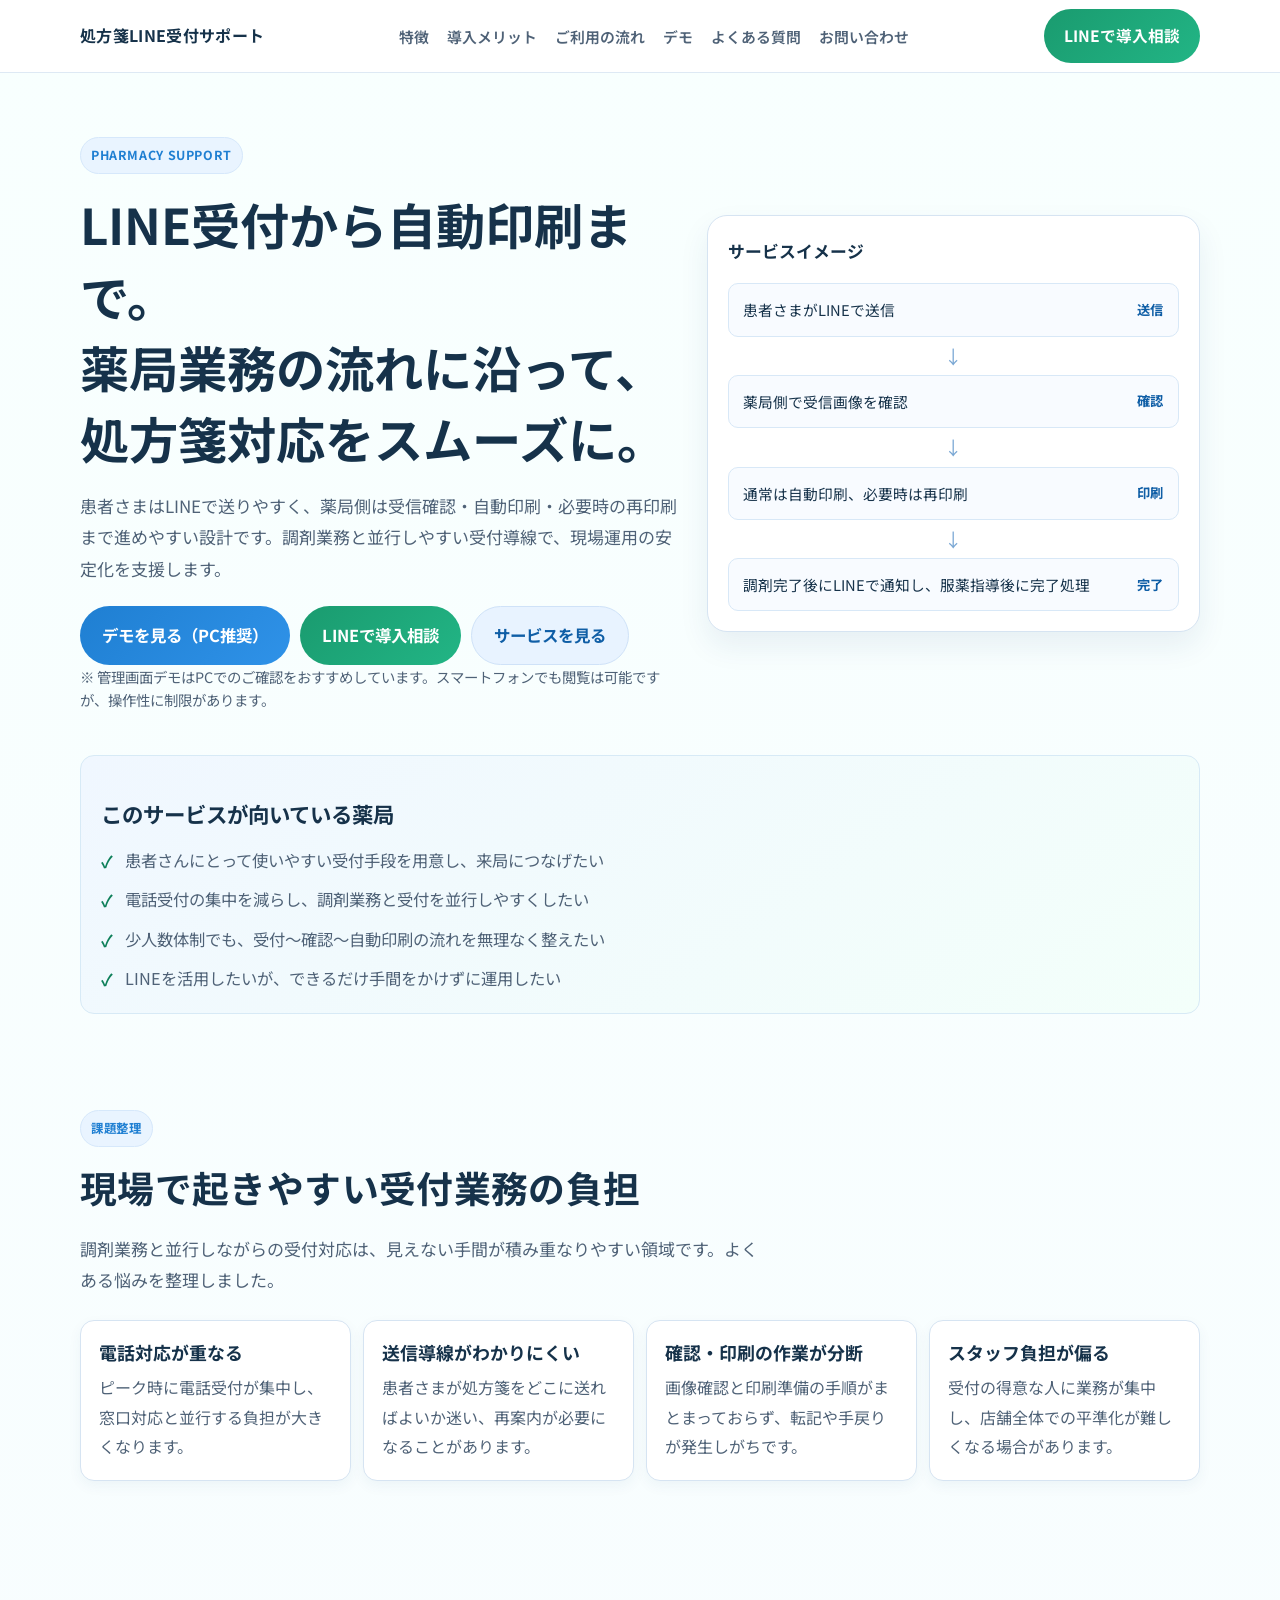
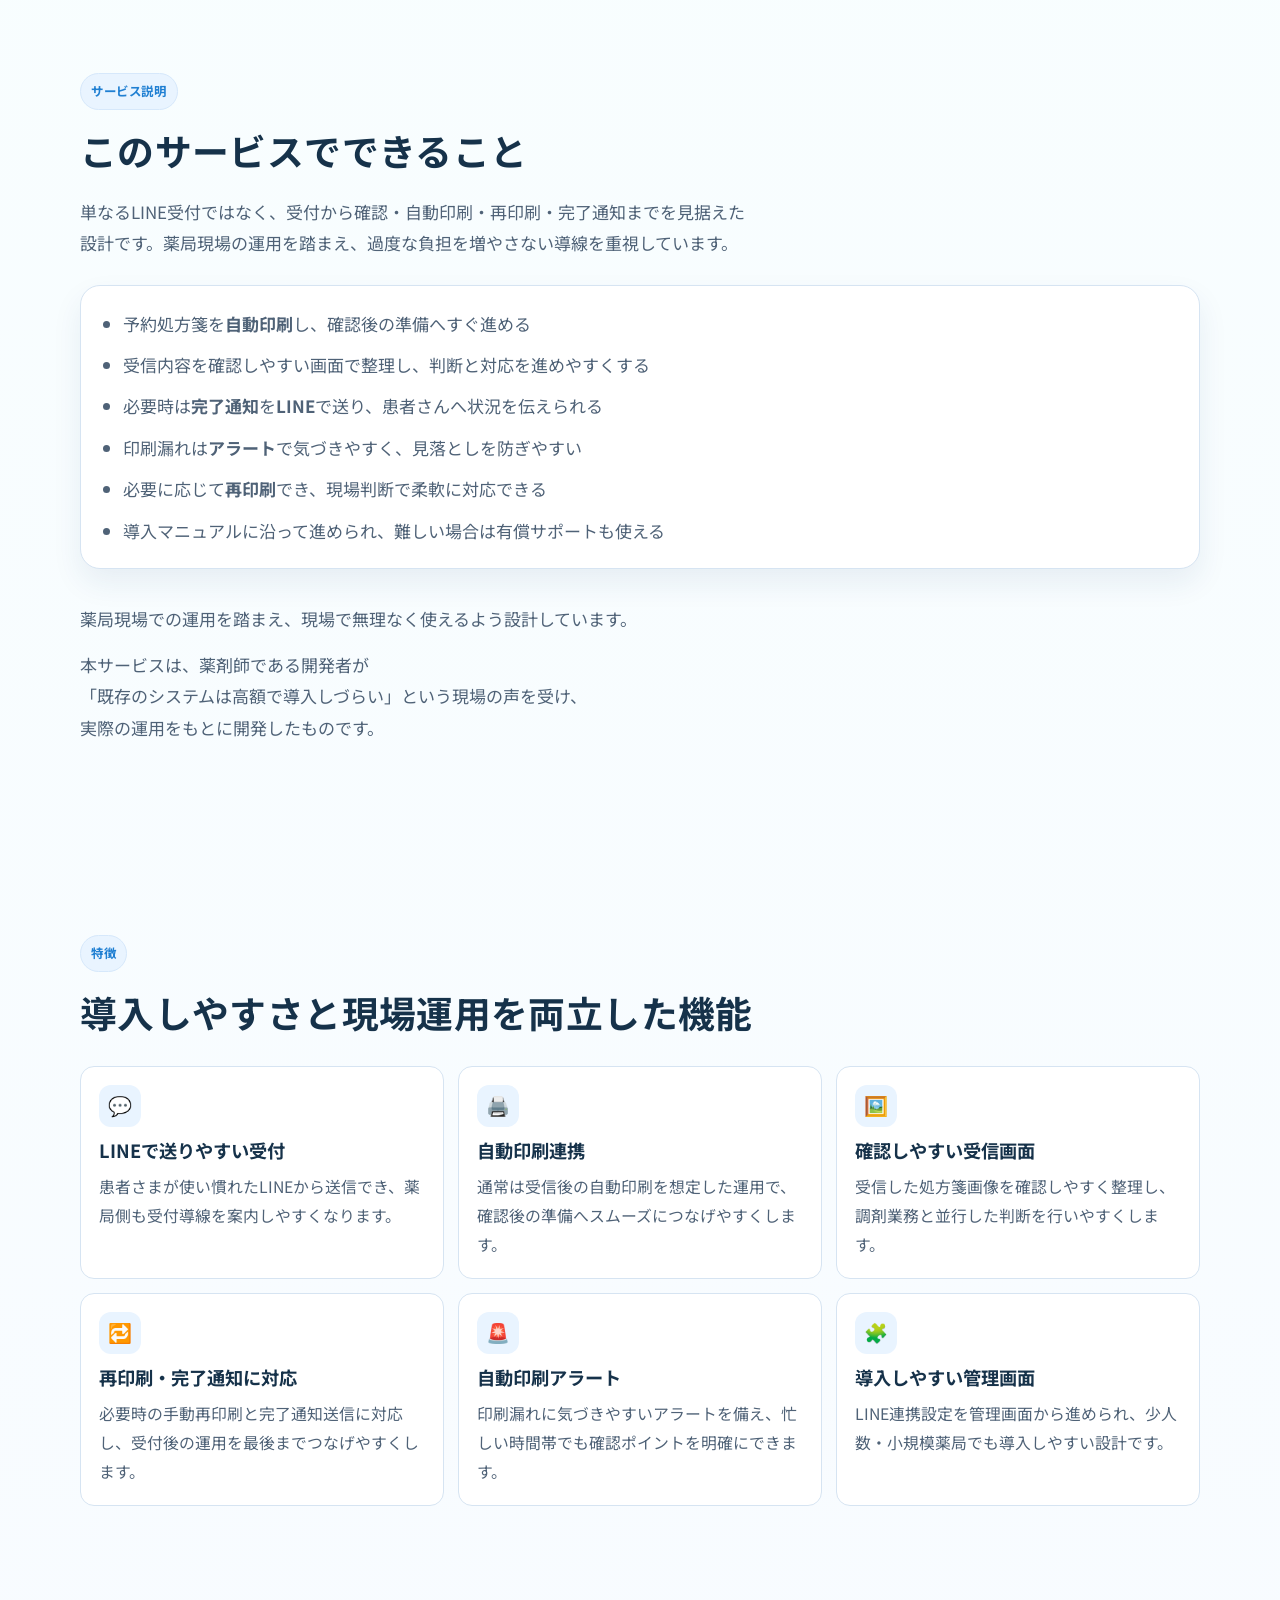
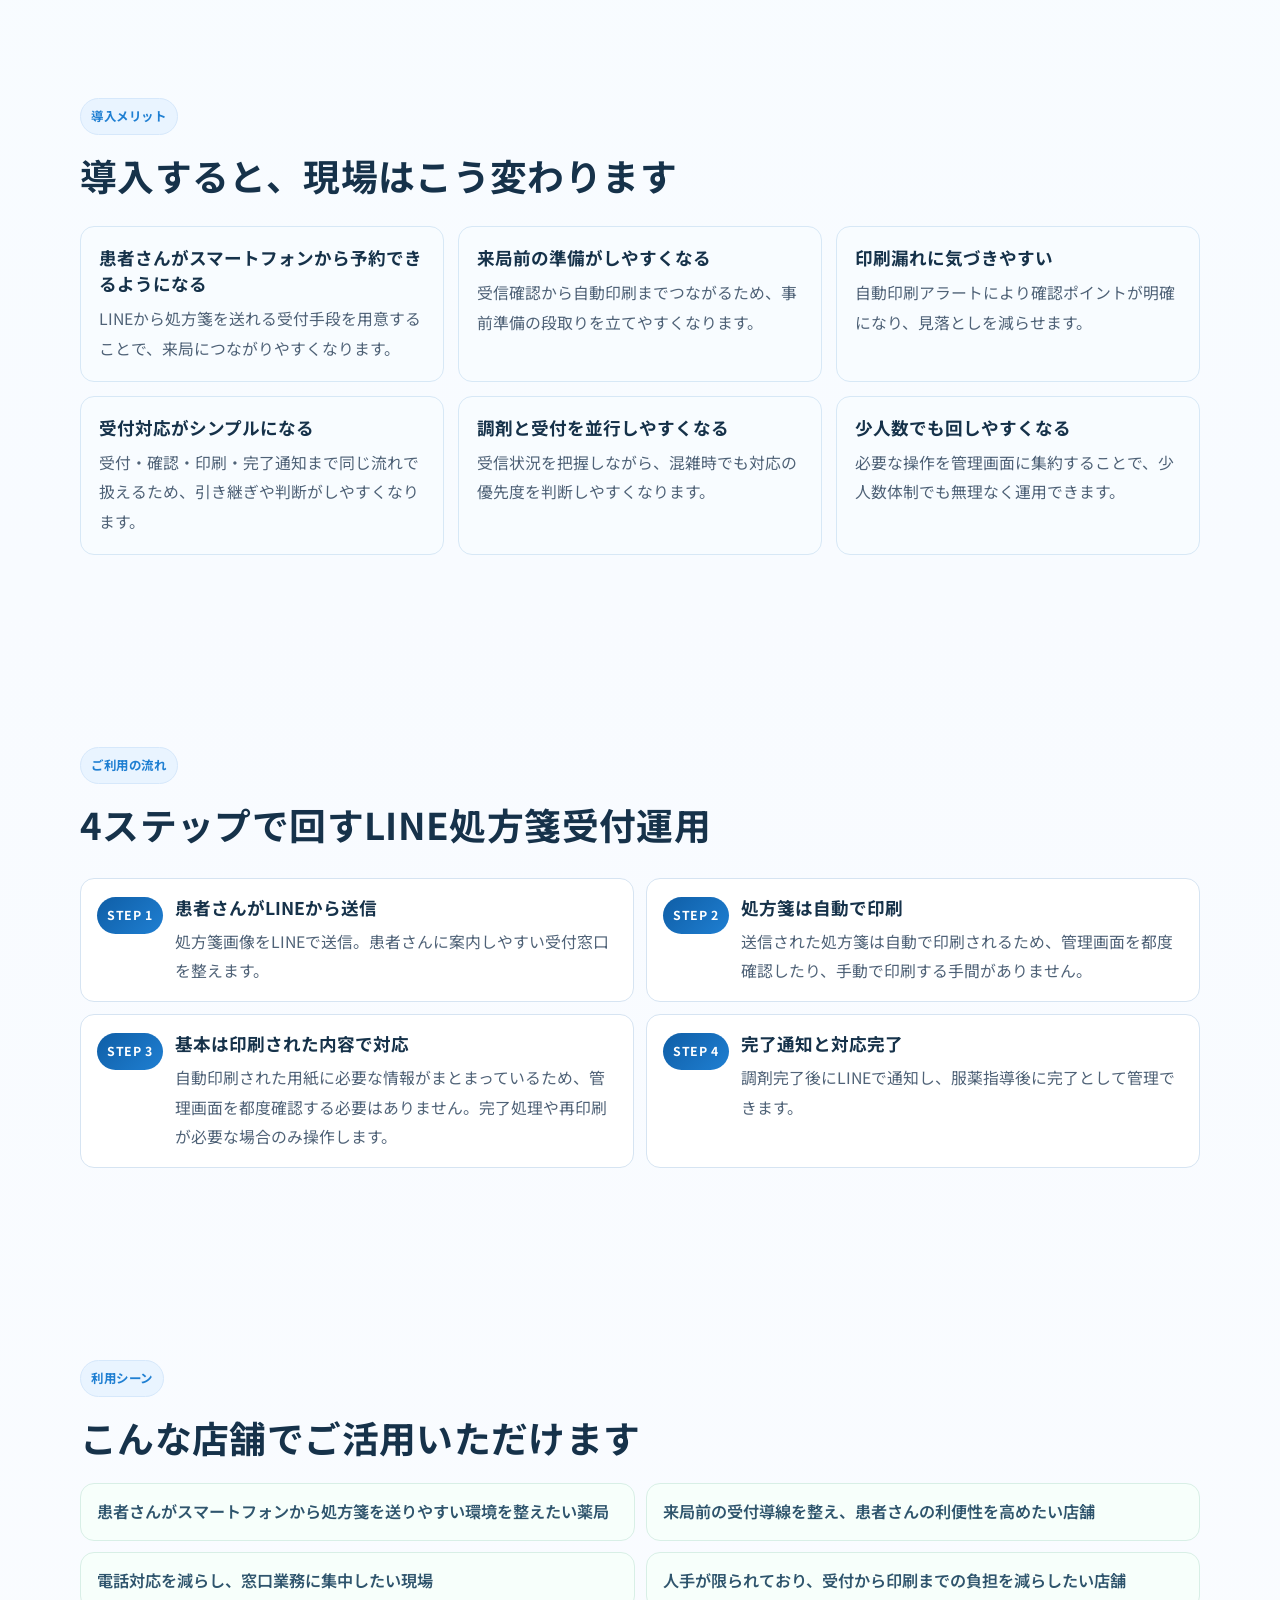
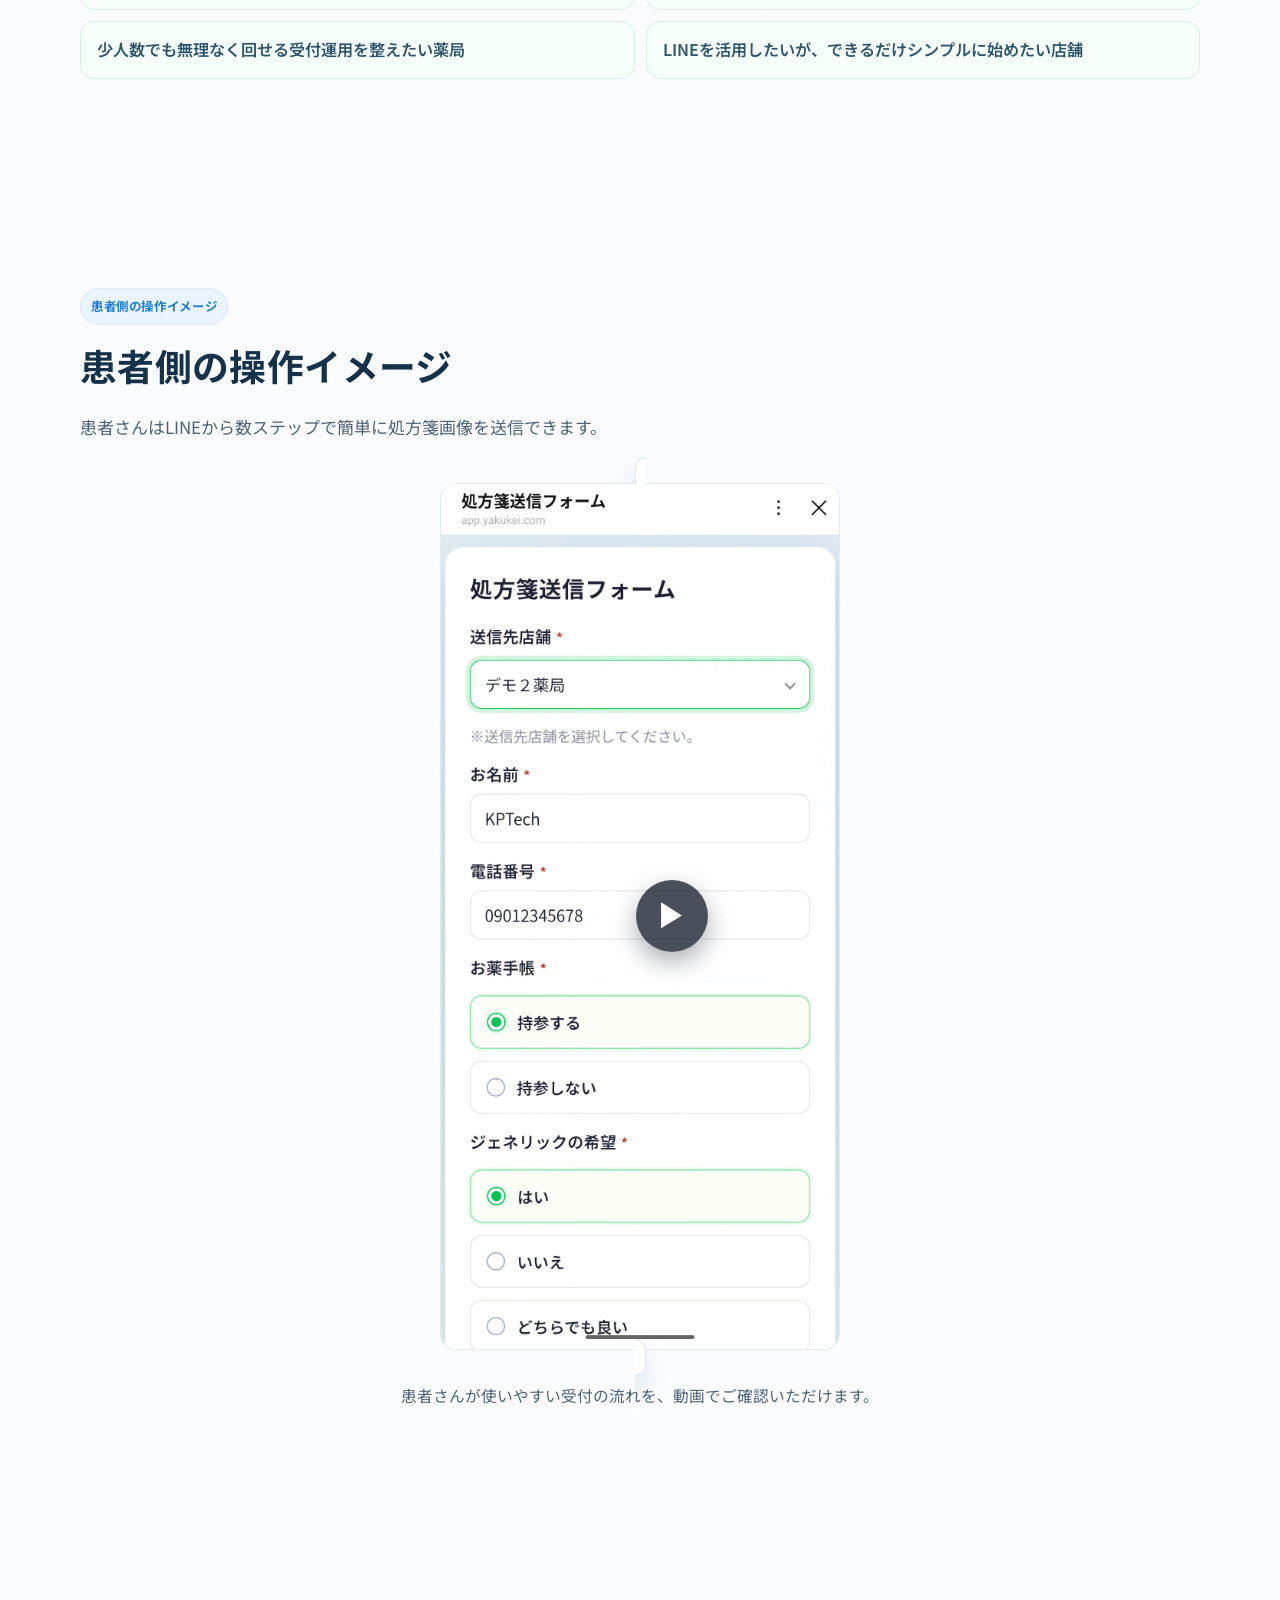
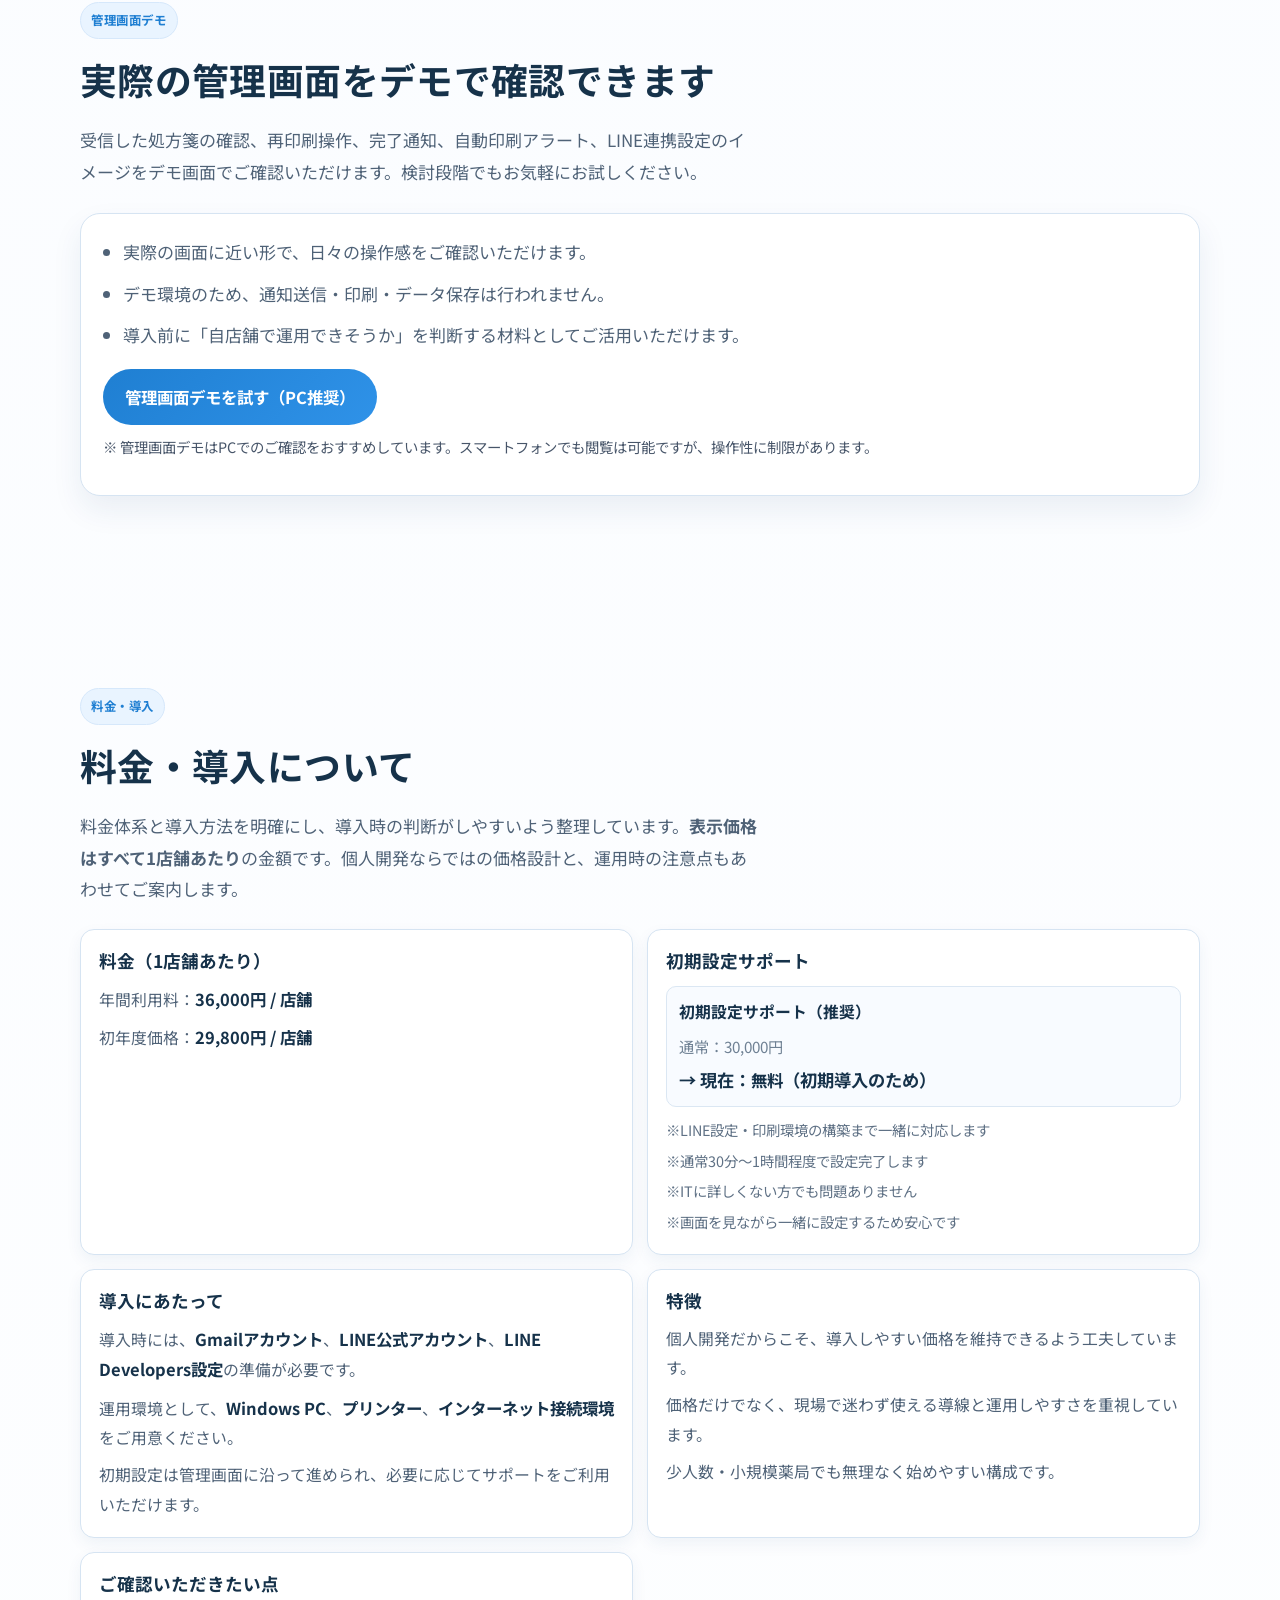
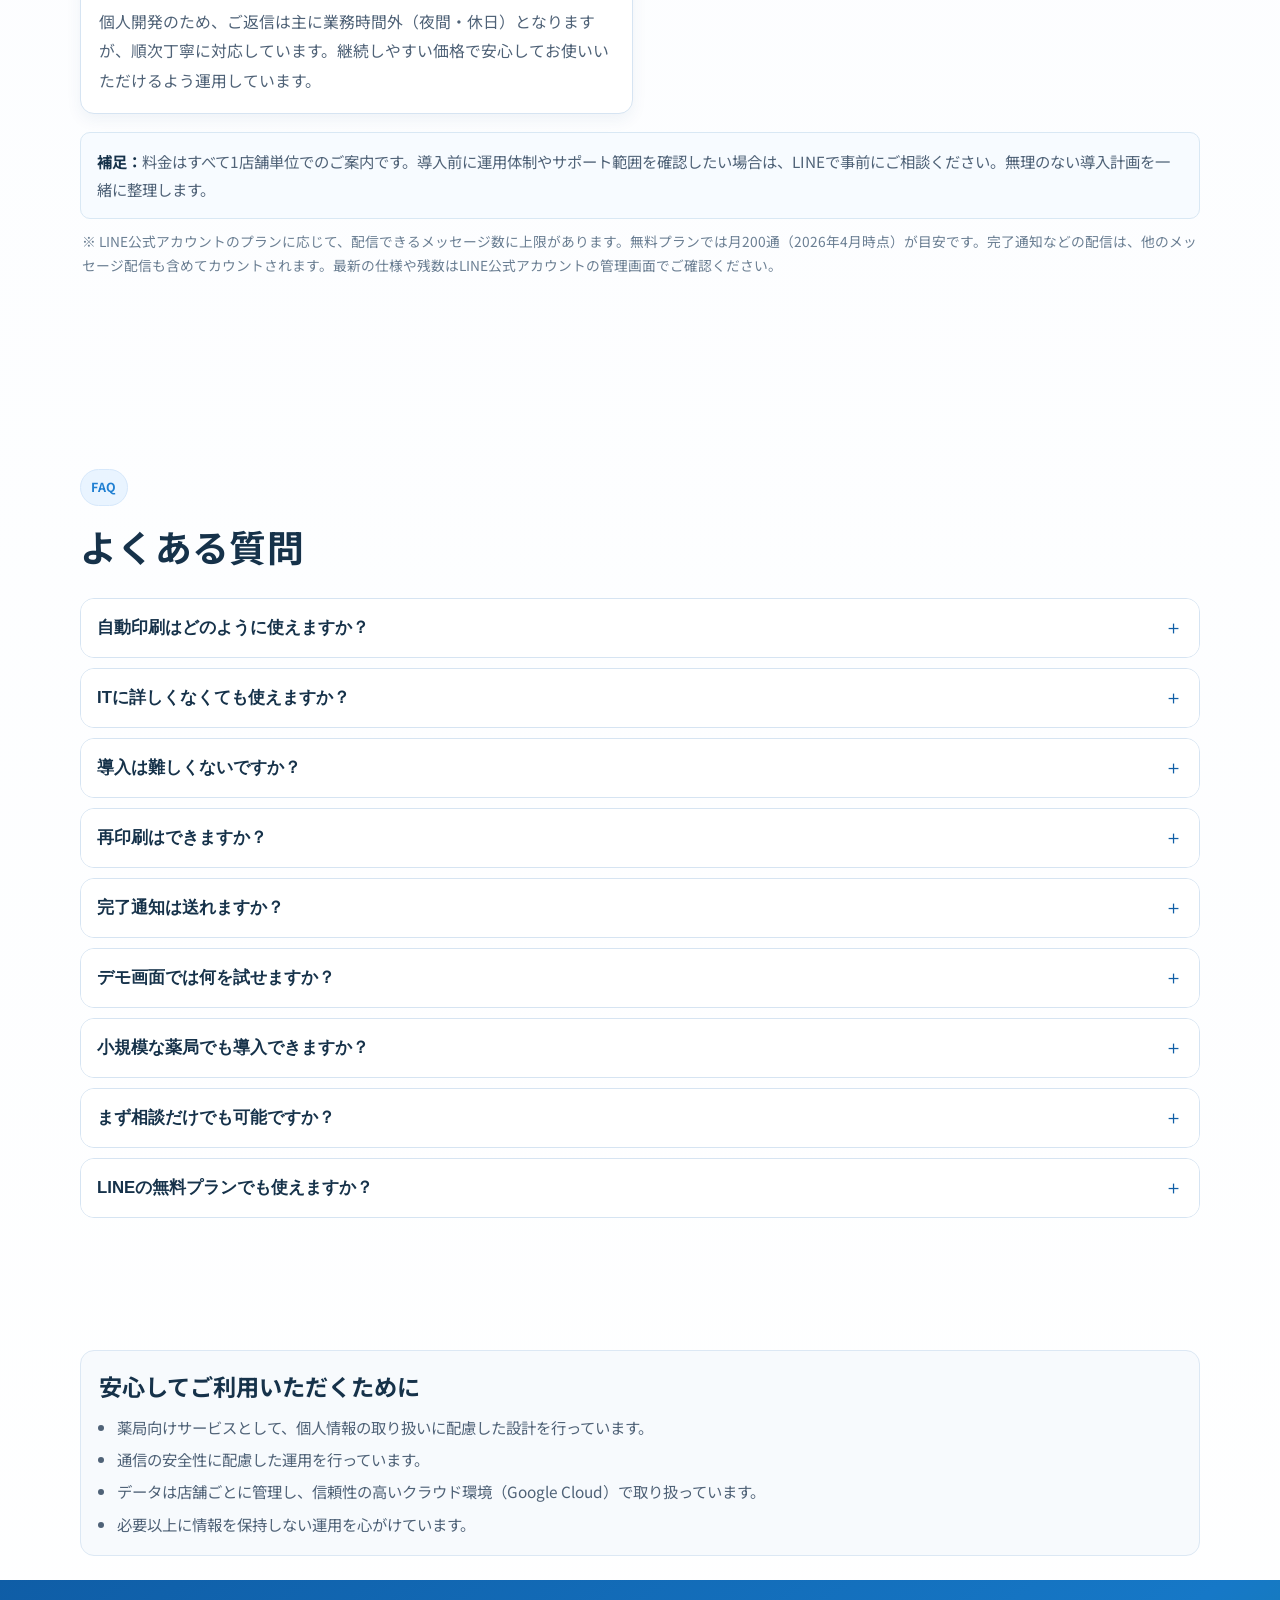
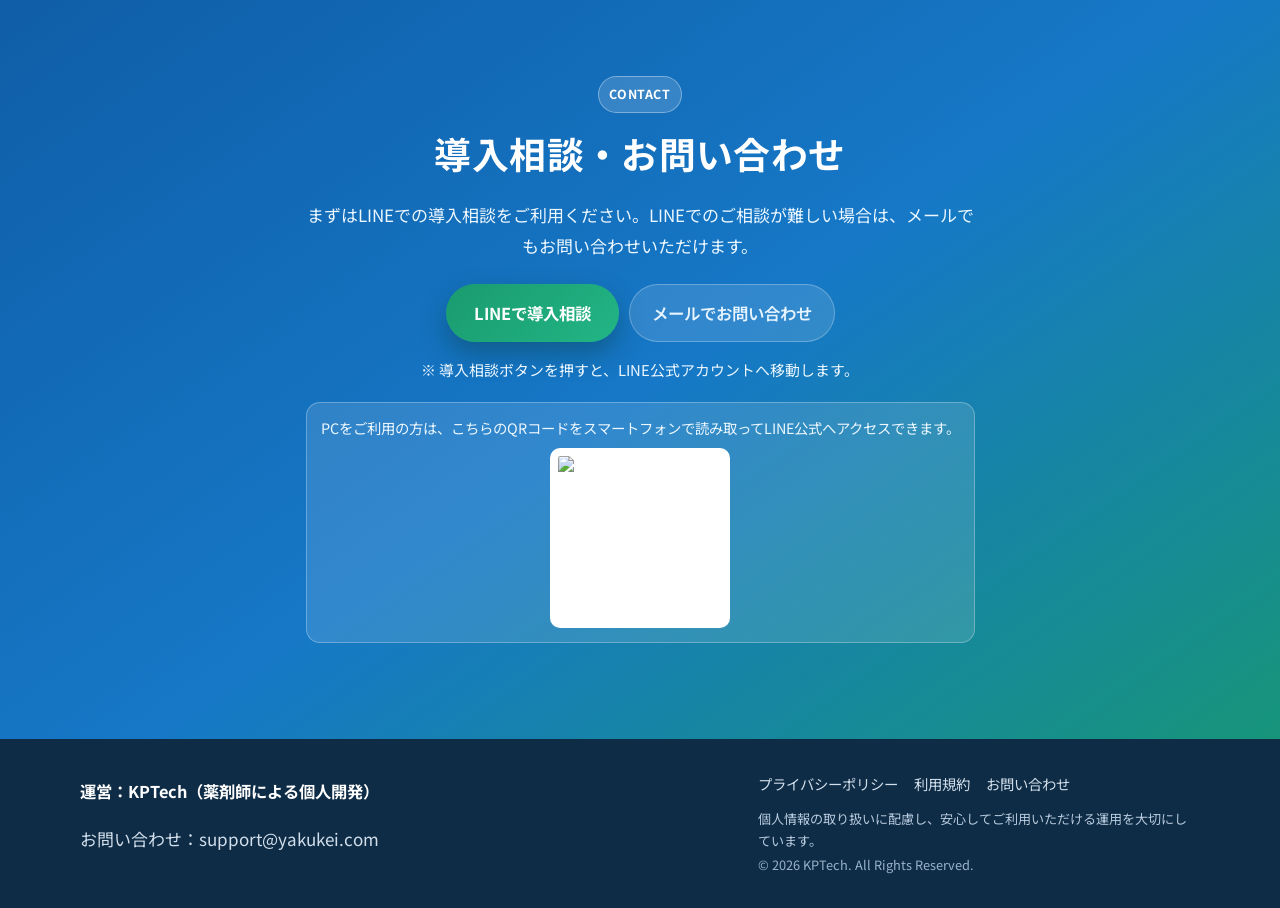
==== commit 87ef0068: "Update initial setup support copy on LP" ====
--- a/index.html
+++ b/index.html
@@ -1294,18 +1294,19 @@
           <article class="pricing-card">
             <h3>初期設定サポート</h3>
             <ul class="price-list support-list">
-              <li>ご自身で設定される場合：<strong>0円</strong></li>
               <li class="support-plan">
                 <p class="support-plan-label">初期設定サポート（推奨）</p>
                 <p class="support-plan-price">
                   <span class="normal-price">通常：30,000円</span>
-                  <span class="campaign-price">→ 10,000円（先着10店舗まで）</span>
+                  <span class="campaign-price">→ 現在：<strong>無料</strong>（初期導入のため）</span>
                 </p>
               </li>
               <li>
                 <ul class="support-notes">
-                  <li>※LINE設定・印刷環境の構築までサポートします</li>
+                  <li>※LINE設定・印刷環境の構築まで一緒に対応します</li>
+                  <li>※通常30分〜1時間程度で設定完了します</li>
                   <li>※ITに詳しくない方でも問題ありません</li>
+                  <li>※画面を見ながら一緒に設定するため安心です</li>
                 </ul>
               </li>
             </ul>
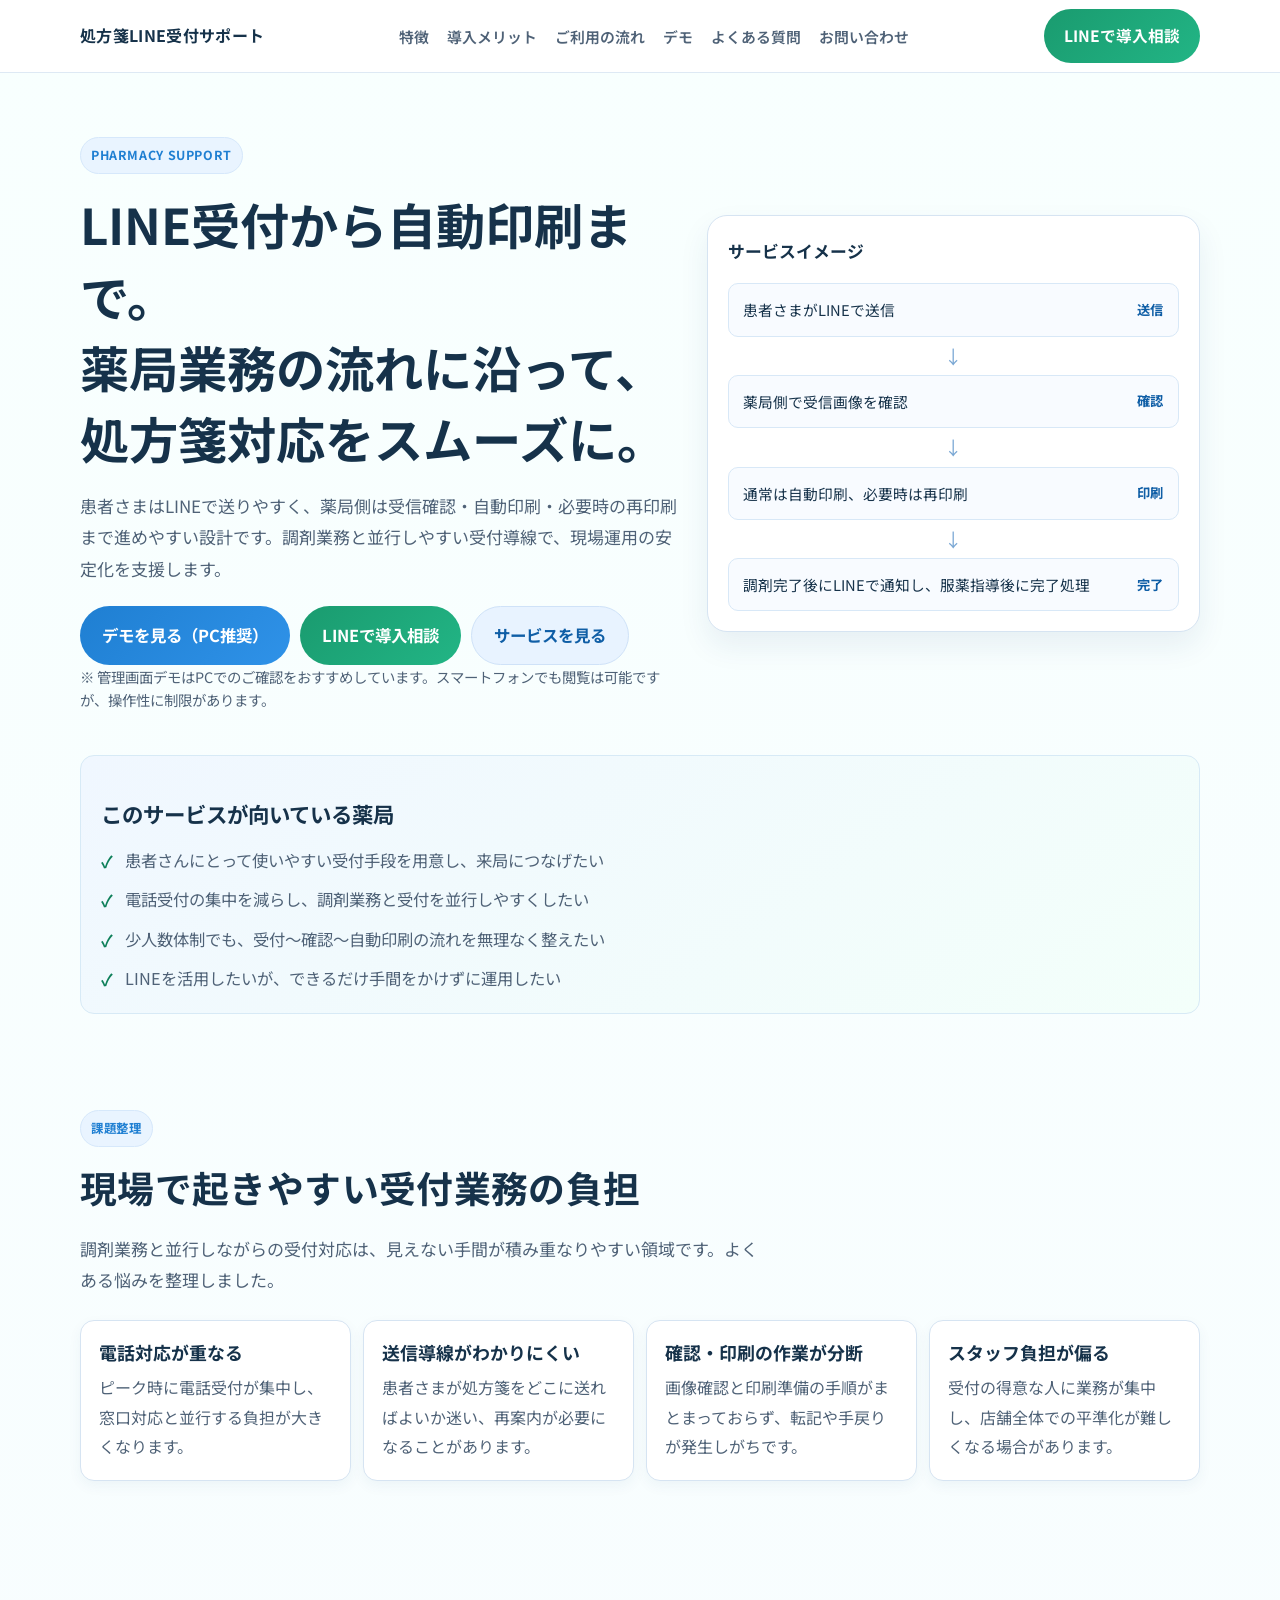
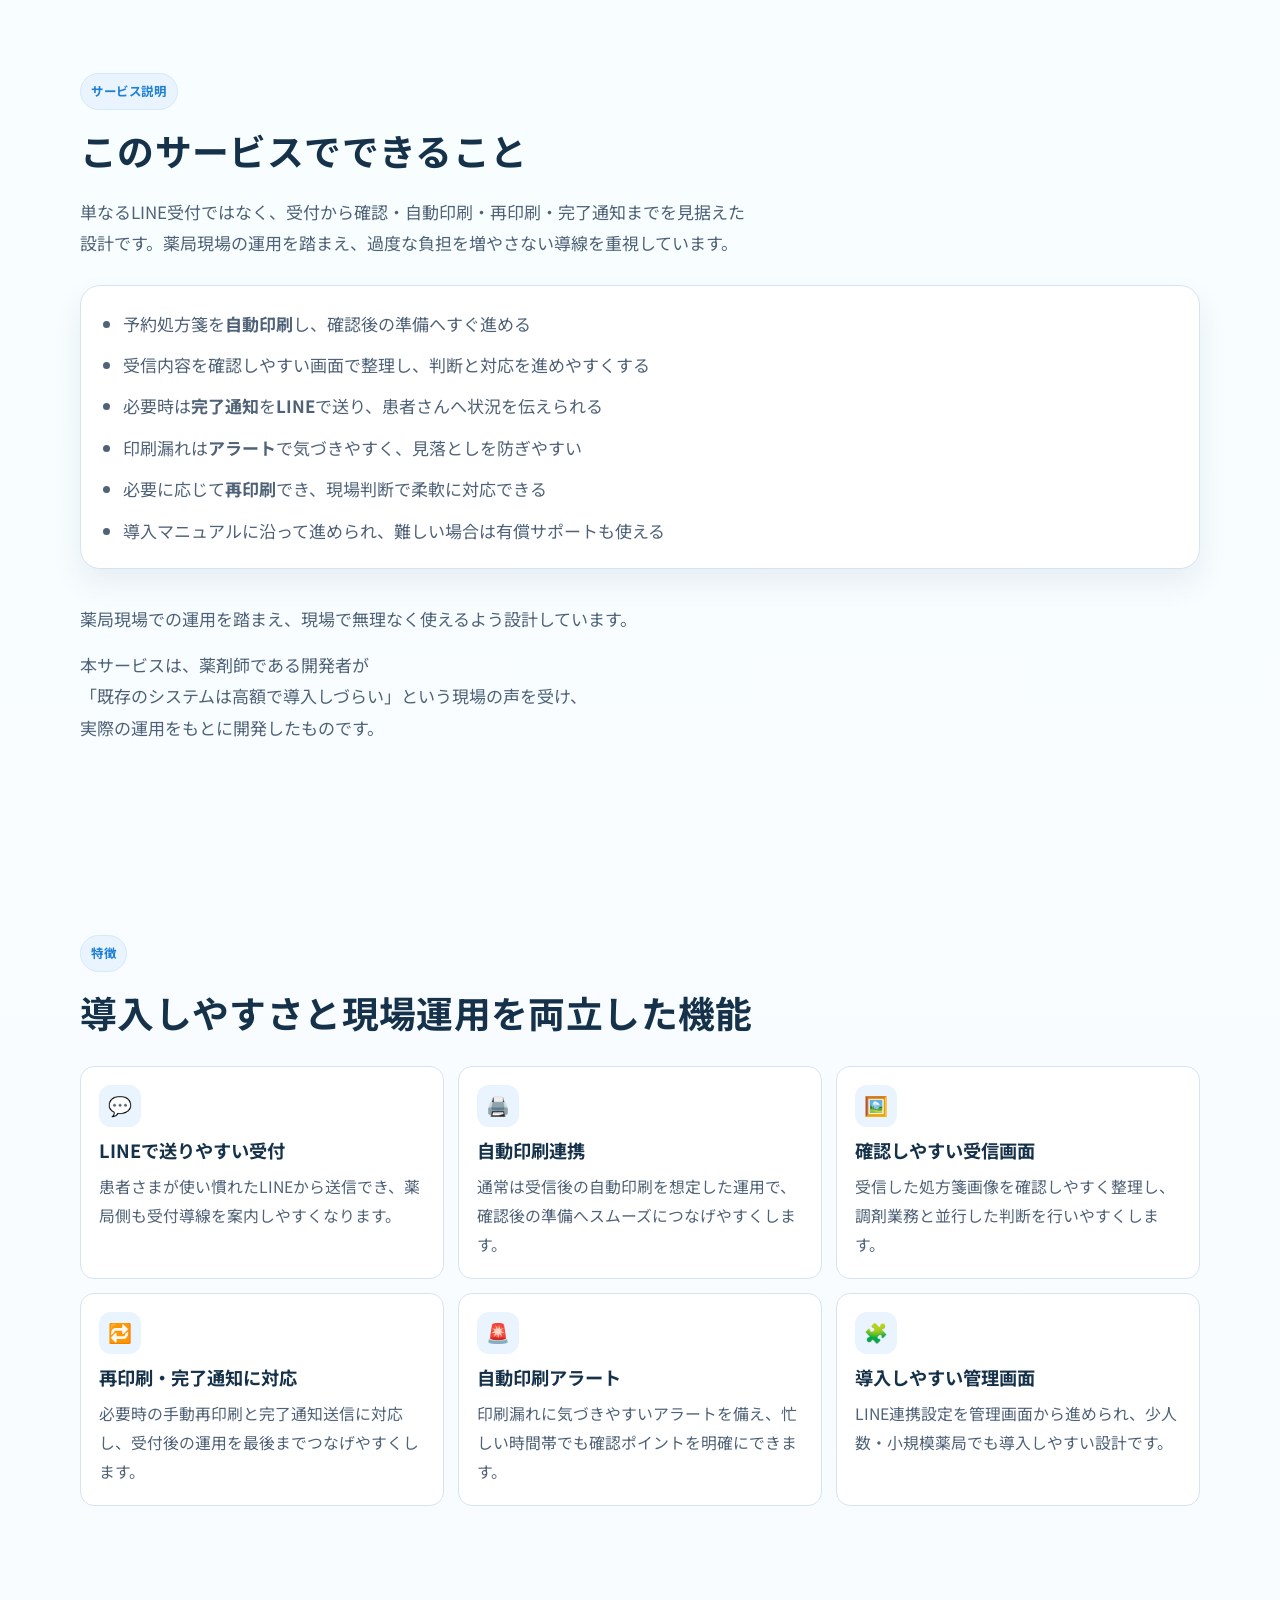
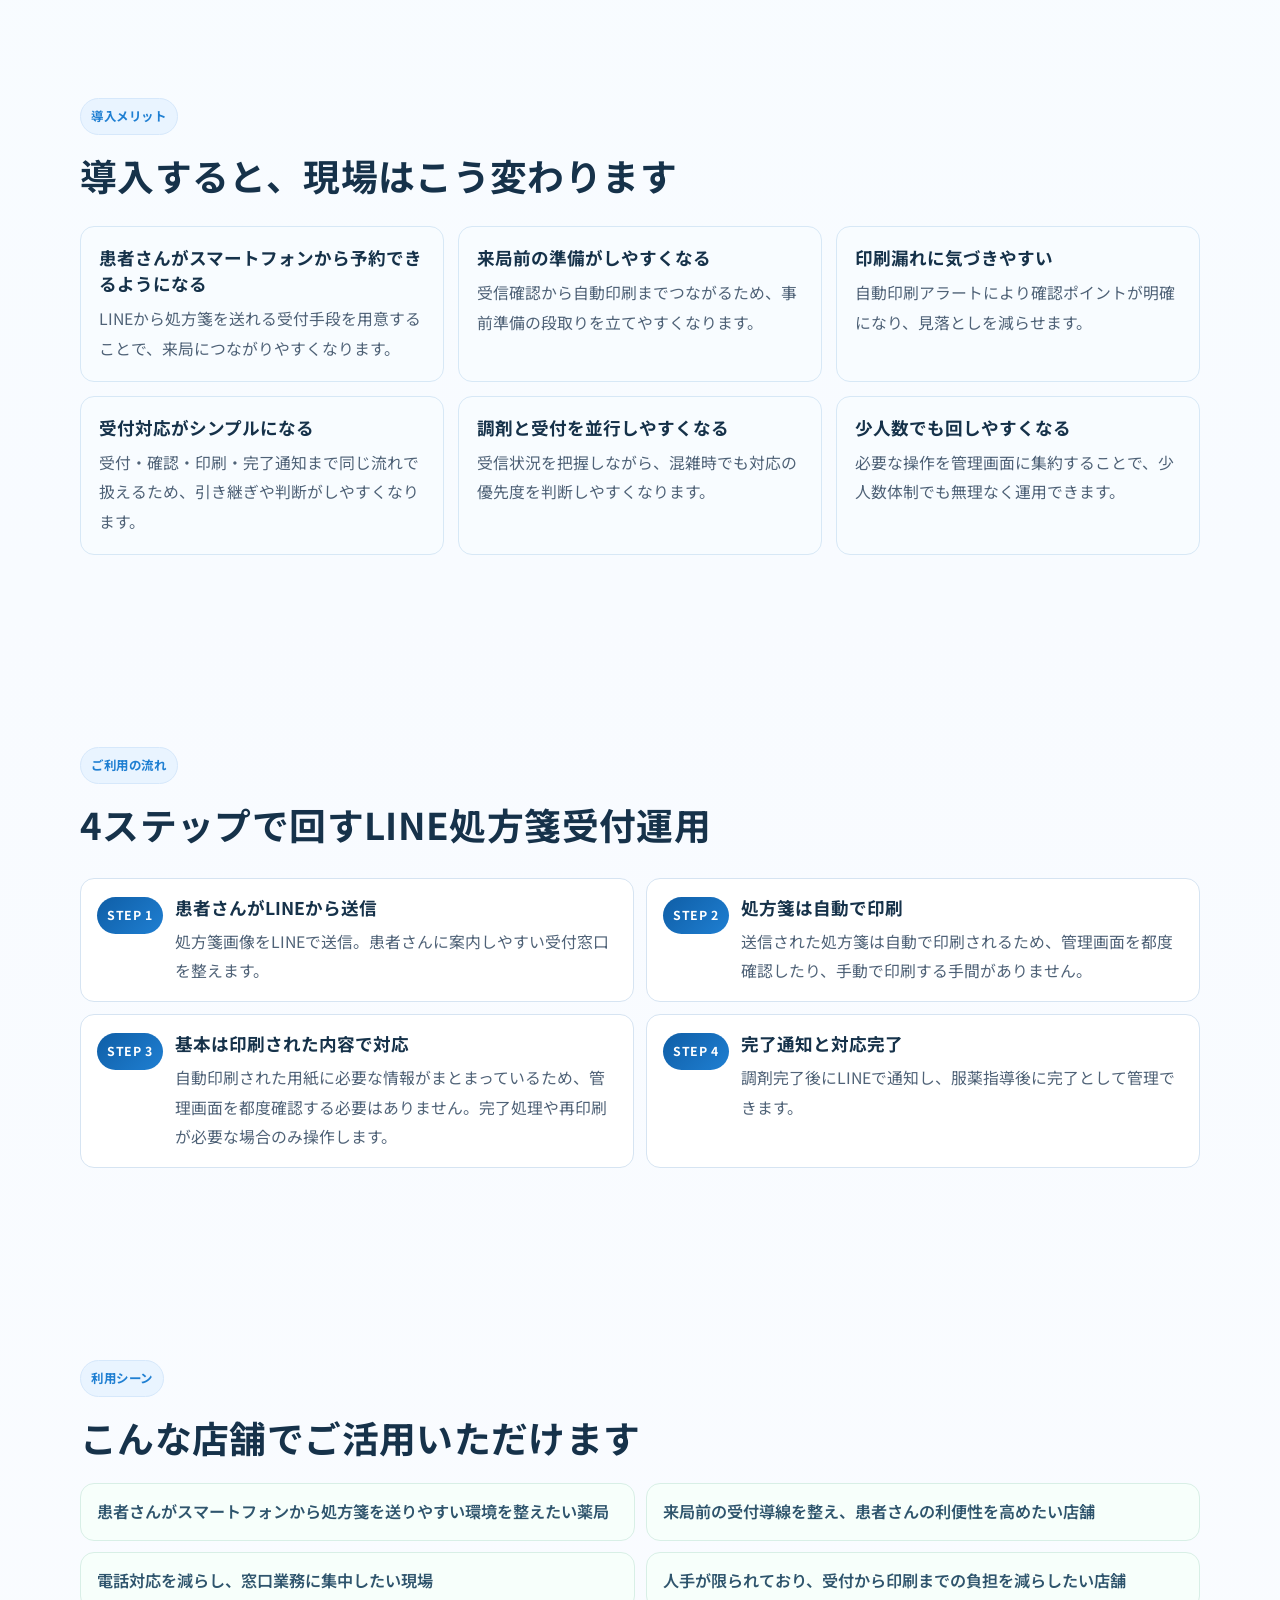
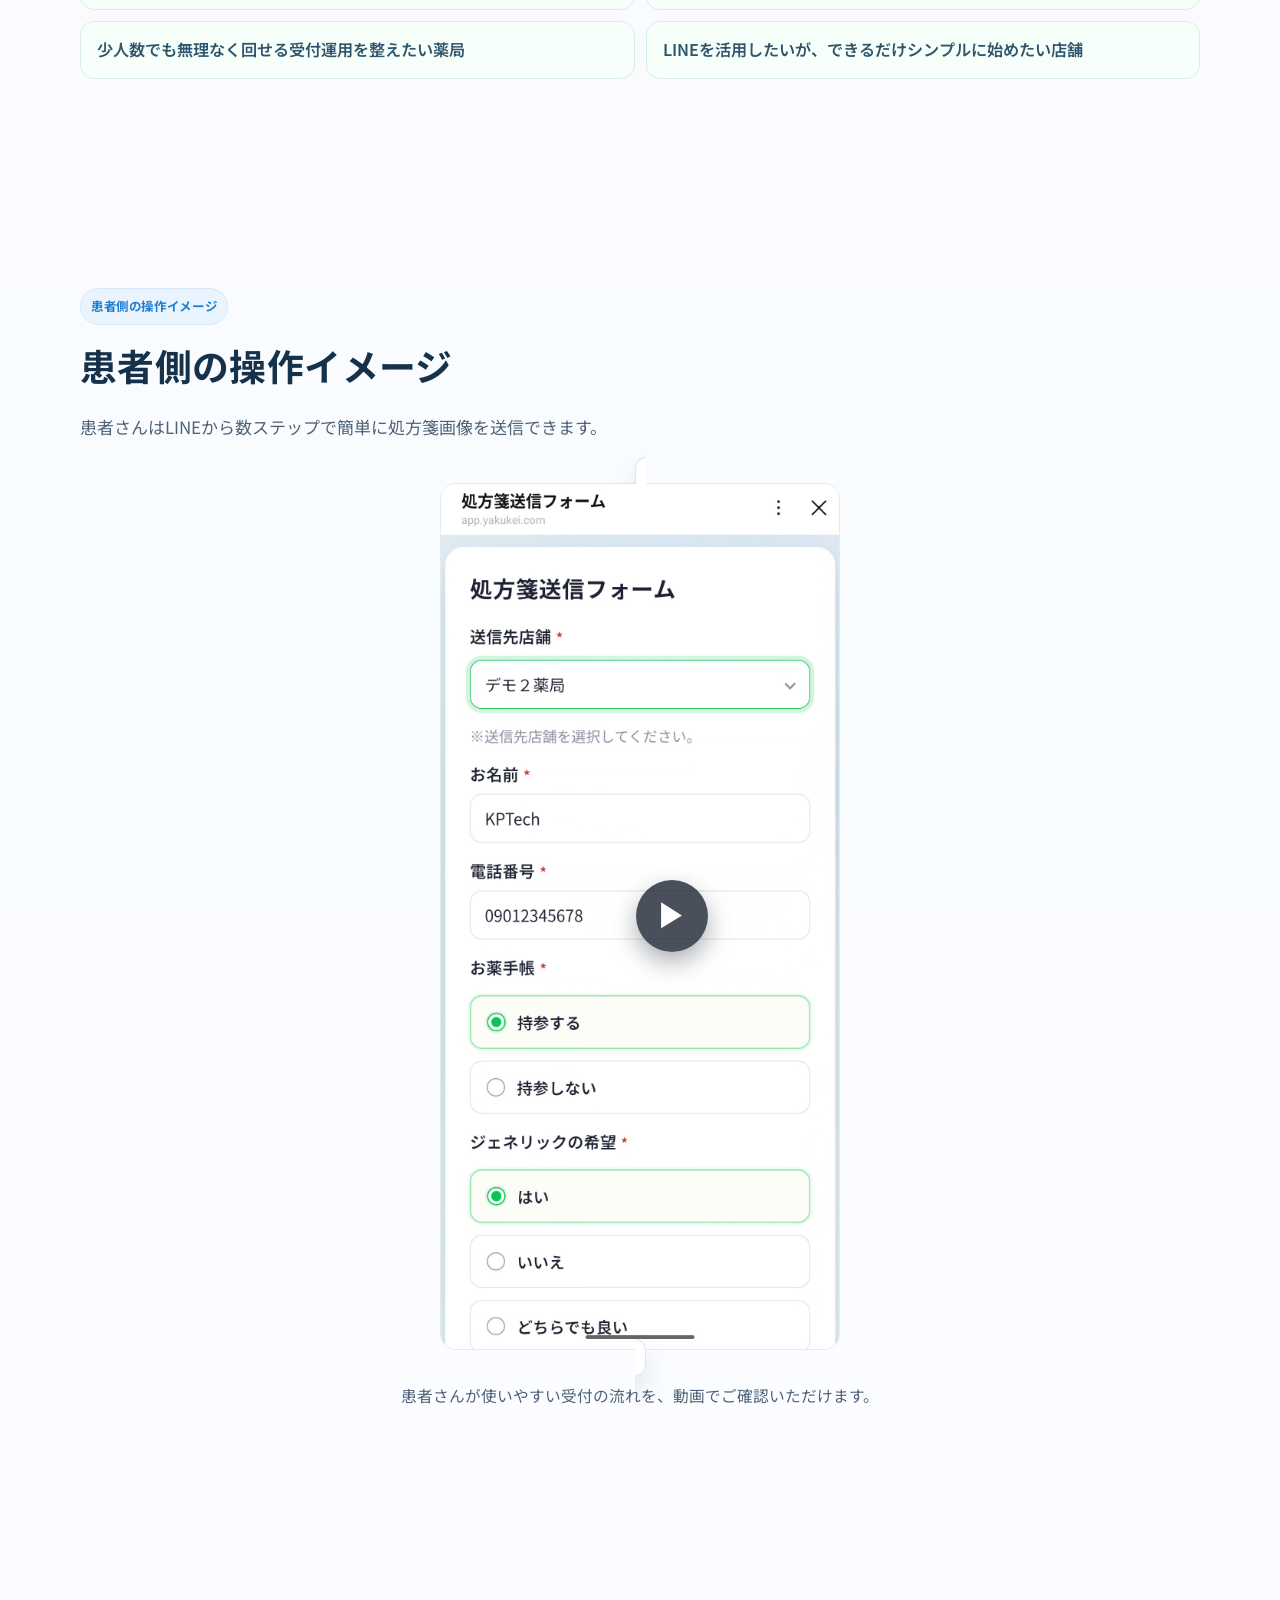
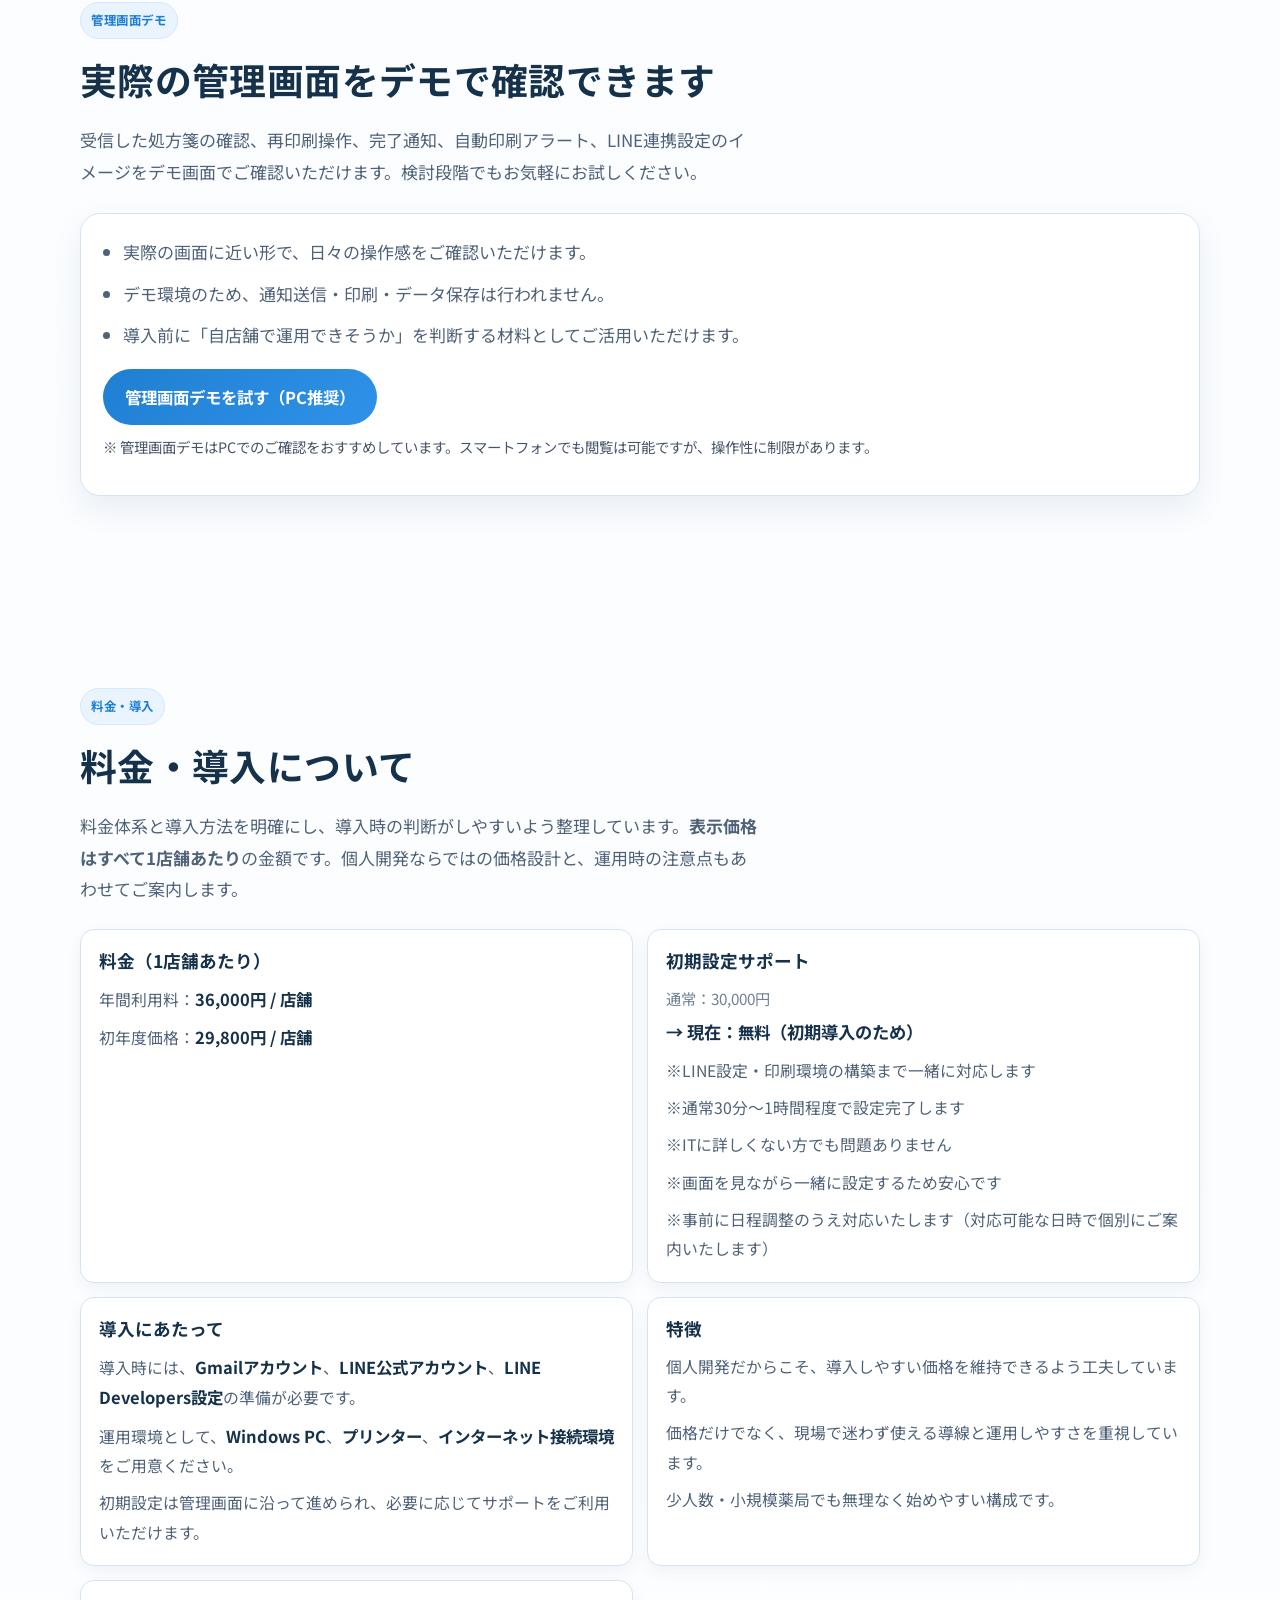
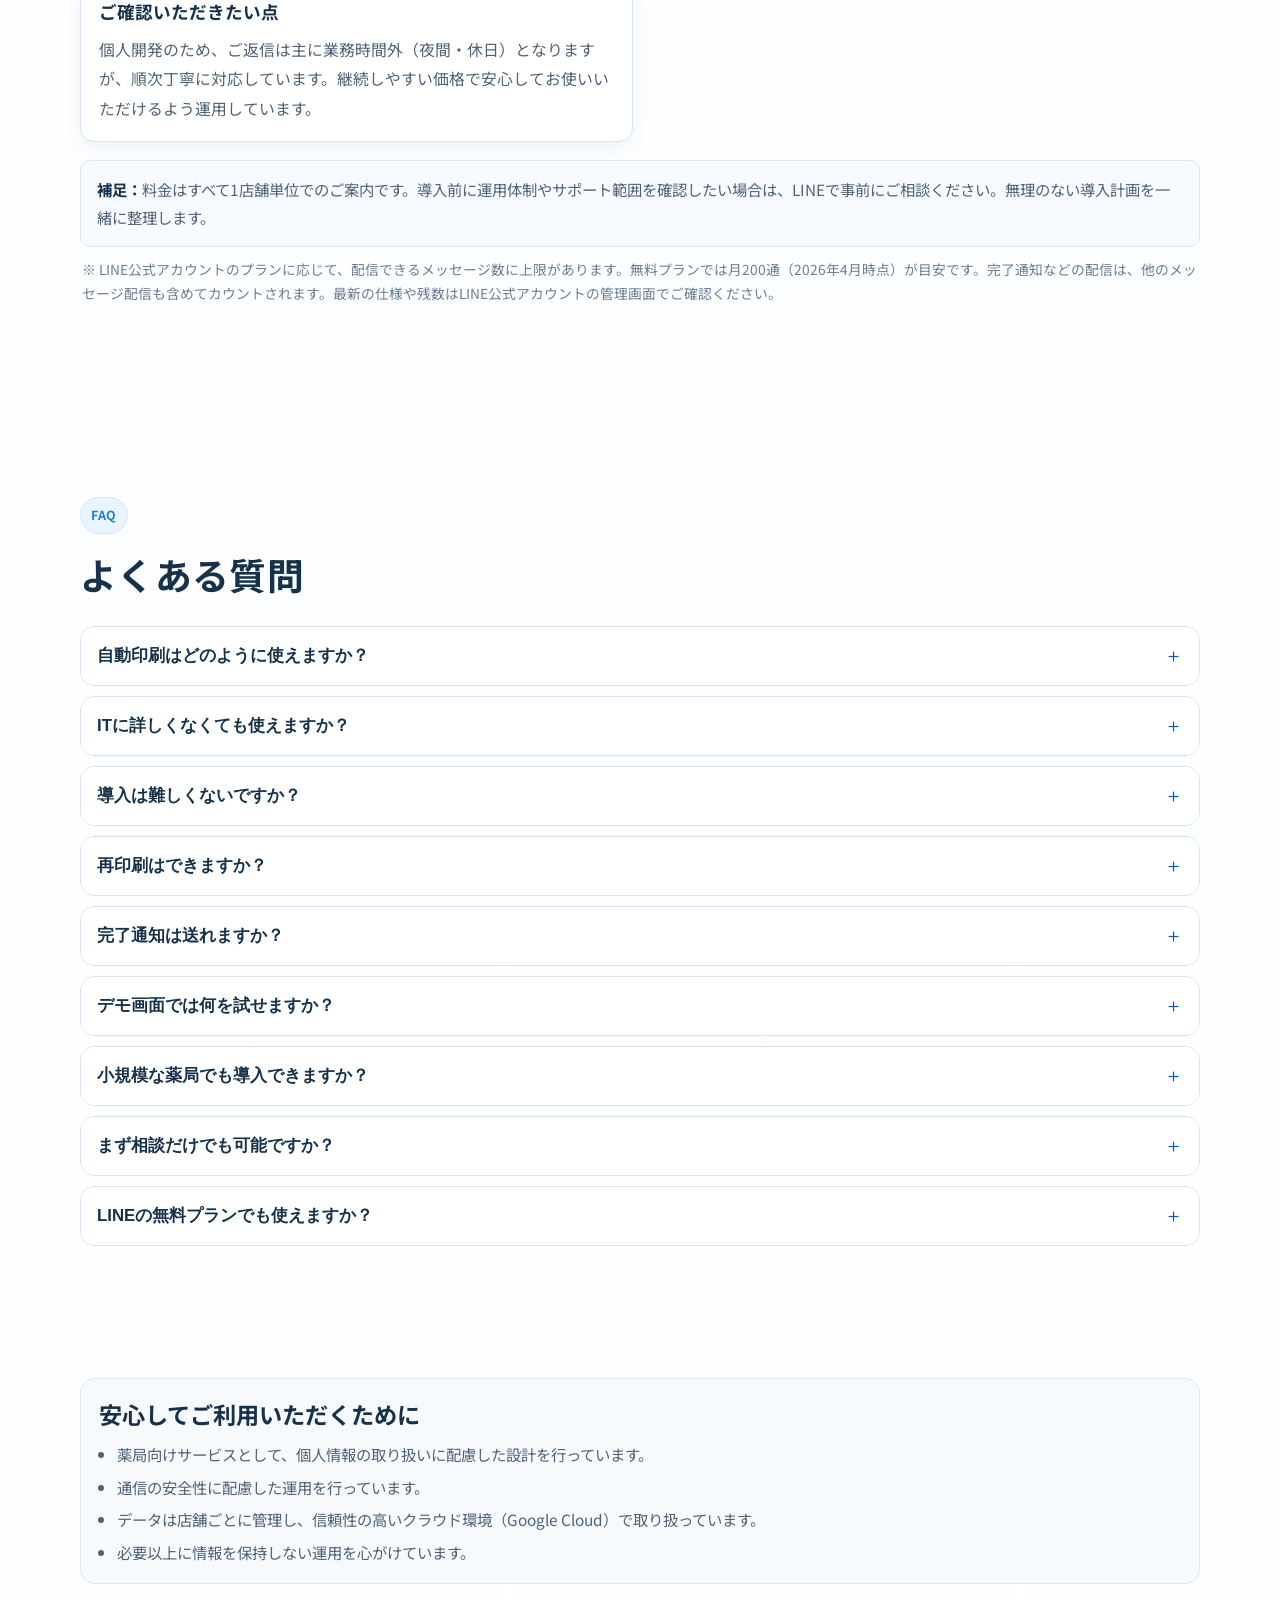
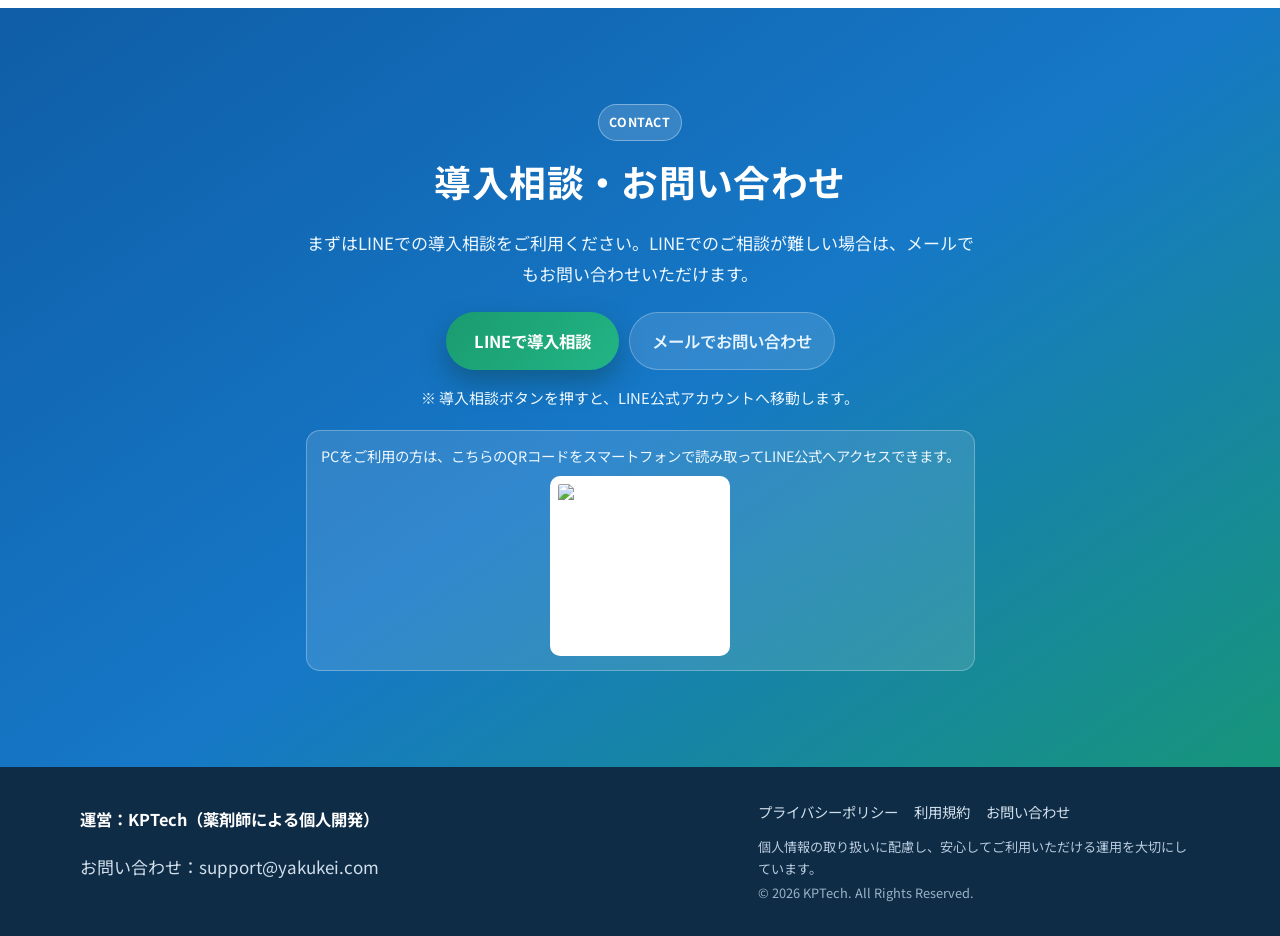
==== commit ce27f110: "初期設定サポートカードのUIを1階層に整理" ====
--- a/index.html
+++ b/index.html
@@ -685,49 +685,21 @@
       font-size: 1.03rem;
     }
 
-    .support-list {
-      gap: 10px;
-    }
-
-    .support-plan {
-      margin-top: 2px;
-      padding: 10px 12px;
-      border: 1px solid #dbe7f3;
-      border-radius: 10px;
-      background: #f8fbff;
-    }
-
-    .support-plan-label {
-      margin: 0 0 6px;
-      color: var(--text);
-      font-weight: 700;
-    }
-
-    .support-plan-price {
+    .support-price {
       margin: 0;
       display: grid;
       gap: 4px;
       font-size: 0.95rem;
     }
 
-    .support-plan-price .normal-price {
+    .support-price .normal-price {
       color: #6f8194;
     }
 
-    .support-plan-price .campaign-price {
+    .support-price .campaign-price {
       color: var(--text);
       font-weight: 700;
       font-size: 1.08rem;
-    }
-
-    .support-notes {
-      margin: 0;
-      padding: 0;
-      list-style: none;
-      display: grid;
-      gap: 4px;
-      font-size: 0.9rem;
-      color: #5f7185;
     }
 
     .pricing-note {
@@ -1293,22 +1265,18 @@
           </article>
           <article class="pricing-card">
             <h3>初期設定サポート</h3>
-            <ul class="price-list support-list">
-              <li class="support-plan">
-                <p class="support-plan-label">初期設定サポート（推奨）</p>
-                <p class="support-plan-price">
+            <ul class="price-list">
+              <li>
+                <p class="support-price">
                   <span class="normal-price">通常：30,000円</span>
                   <span class="campaign-price">→ 現在：<strong>無料</strong>（初期導入のため）</span>
                 </p>
               </li>
-              <li>
-                <ul class="support-notes">
-                  <li>※LINE設定・印刷環境の構築まで一緒に対応します</li>
-                  <li>※通常30分〜1時間程度で設定完了します</li>
-                  <li>※ITに詳しくない方でも問題ありません</li>
-                  <li>※画面を見ながら一緒に設定するため安心です</li>
-                </ul>
-              </li>
+              <li>※LINE設定・印刷環境の構築まで一緒に対応します</li>
+              <li>※通常30分〜1時間程度で設定完了します</li>
+              <li>※ITに詳しくない方でも問題ありません</li>
+              <li>※画面を見ながら一緒に設定するため安心です</li>
+              <li>※事前に日程調整のうえ対応いたします（対応可能な日時で個別にご案内いたします）</li>
             </ul>
           </article>
           <article class="pricing-card">
